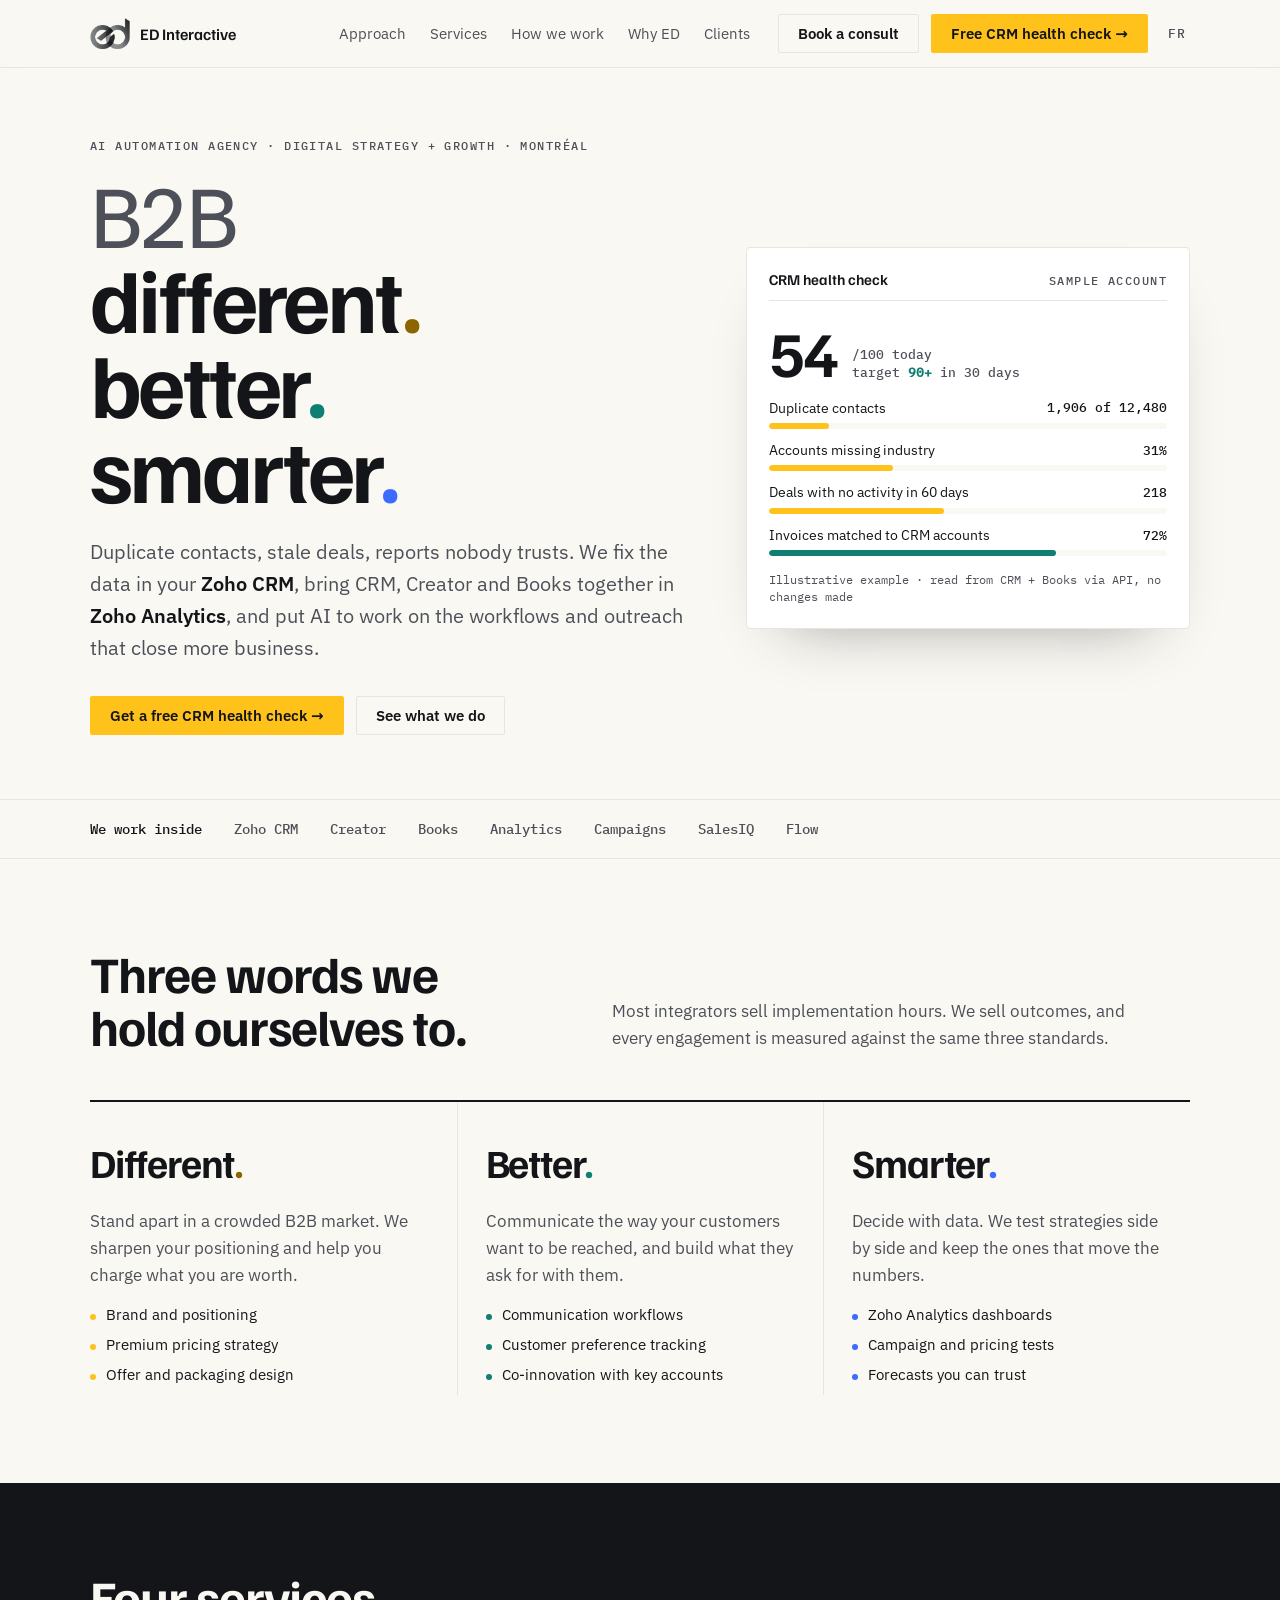
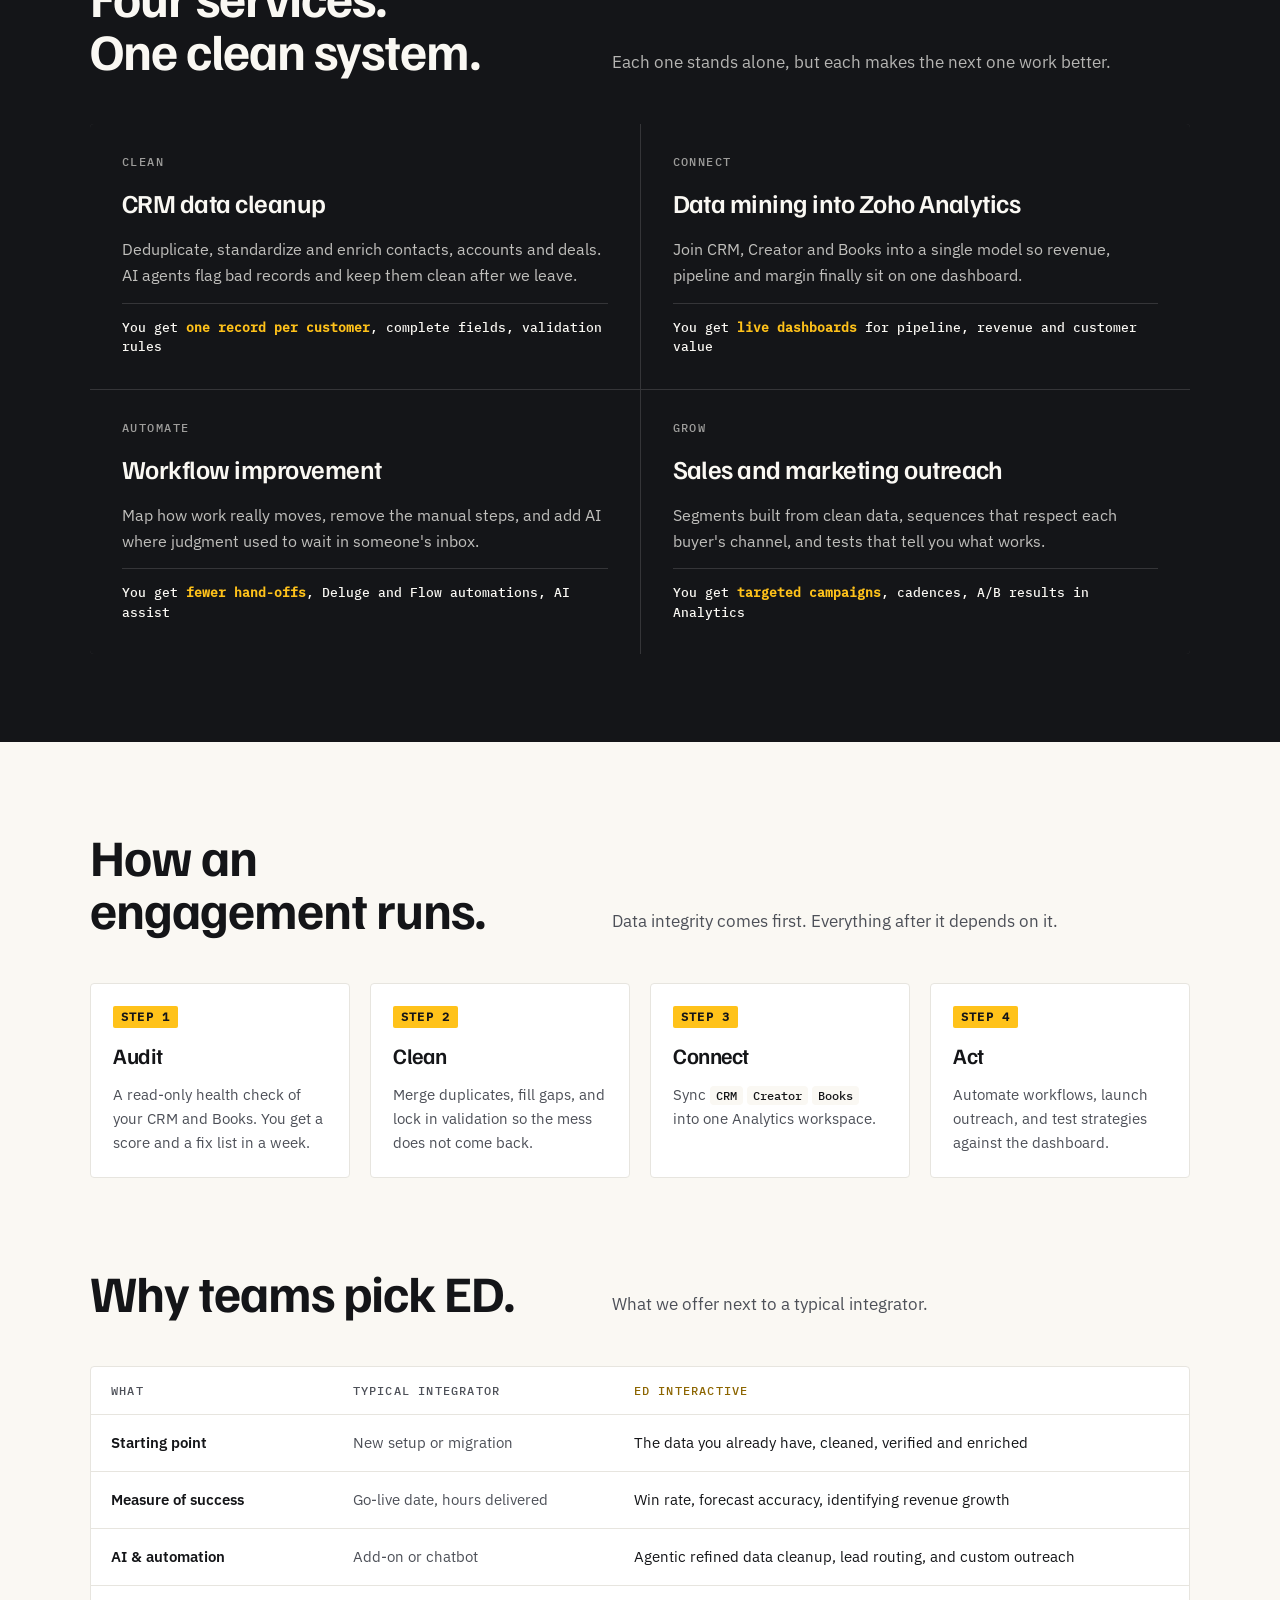
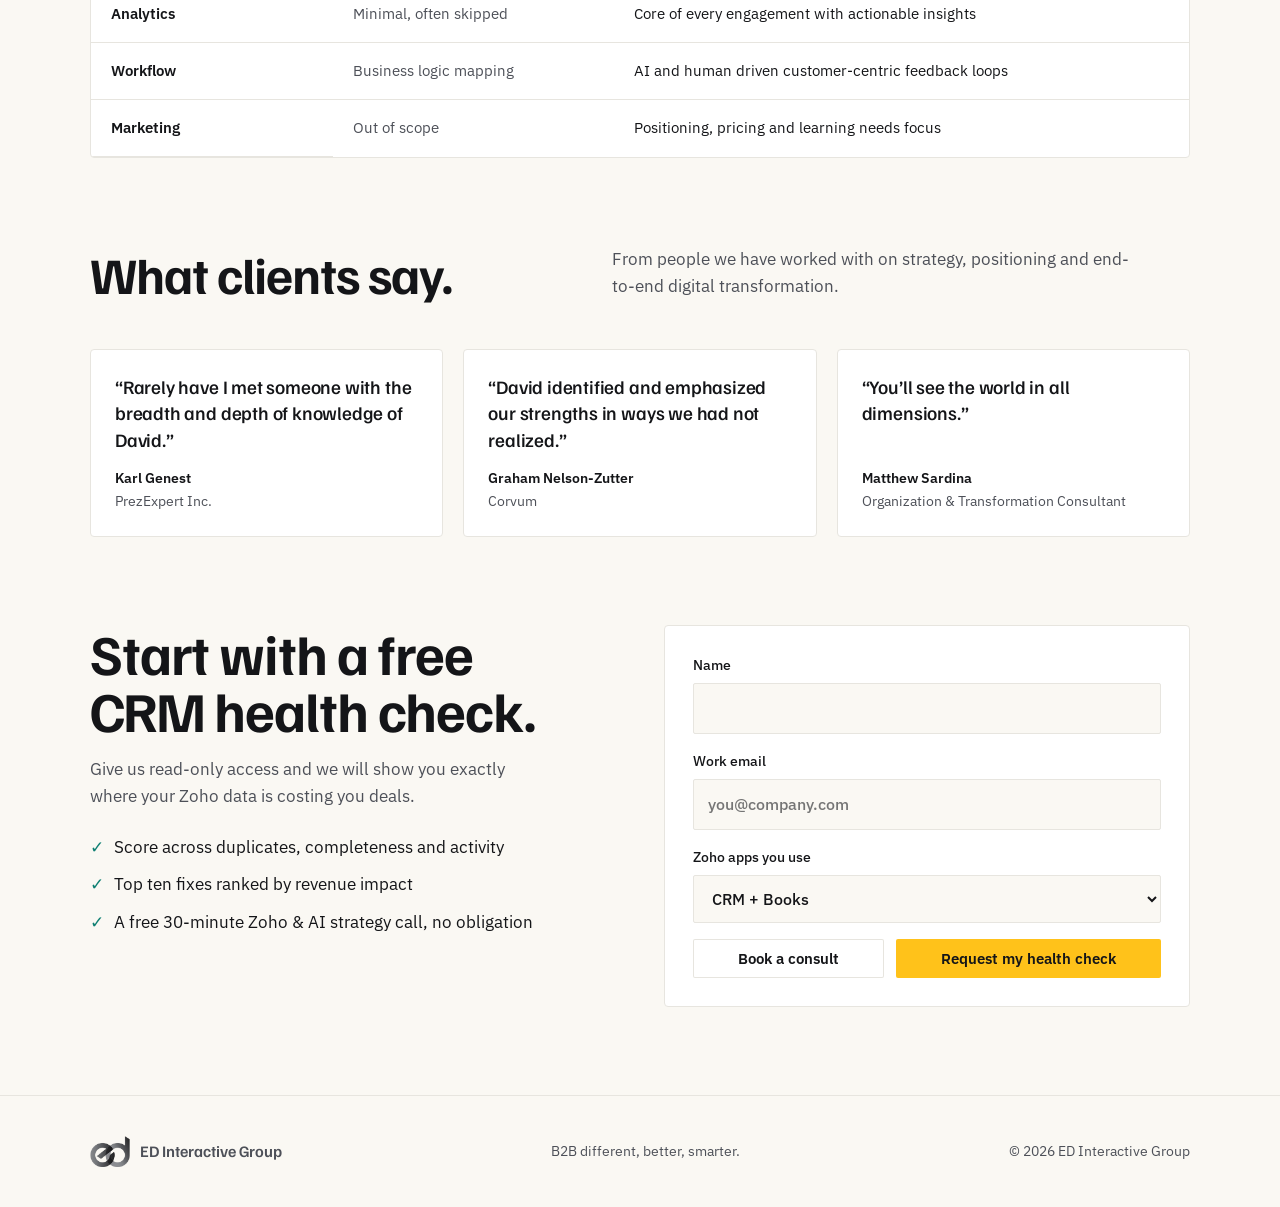
==== index.html @ bbba1d31 "Engagement steps: yellow STEP 1-4 tags; French reads ÉTAPE Yellow text on the light paper is unreada" ====
<!DOCTYPE html>
<html lang="en">
<head>
<meta charset="utf-8">
<meta name="viewport" content="width=device-width, initial-scale=1, viewport-fit=cover">
<title>ED Interactive Group | Evolving AI automation for Zoho</title>
<meta name="description" content="ED Interactive Group is an AI automation agency for Zoho. We clean CRM data, connect CRM, Creator and Books to Zoho Analytics, and automate workflows and outreach. B2B different, better, smarter.">
<link rel="canonical" href="https://edinteractive.digital/">
<link rel="alternate" hreflang="en" href="https://edinteractive.digital/">
<link rel="alternate" hreflang="fr" href="https://edinteractive.digital/fr/">
<link rel="alternate" hreflang="x-default" href="https://edinteractive.digital/">
<meta property="og:type" content="website">
<meta property="og:locale" content="en_CA">
<meta property="og:locale:alternate" content="fr_CA">
<meta property="og:title" content="ED Interactive Group | B2B different, better, smarter">
<meta property="og:description" content="ED Interactive Group is an AI automation agency for Zoho. We clean CRM data, connect CRM, Creator and Books to Zoho Analytics, and automate workflows and outreach. B2B different, better, smarter.">
<meta property="og:url" content="https://edinteractive.digital/">
<meta property="og:image" content="https://edinteractive.digital/assets/img/og.png">
<meta name="theme-color" content="#141518">
<link rel="icon" href="/favicon.ico?v=2" sizes="any">
<link rel="icon" type="image/png" sizes="32x32" href="/assets/img/favicon-32x32.png?v=2">
<link rel="apple-touch-icon" href="/assets/img/apple-touch-icon-180x180.png?v=2">
<link rel="preload" href="/assets/fonts/familjen-grotesk.woff2" as="font" type="font/woff2" crossorigin>
<link rel="preload" href="/assets/fonts/ibm-plex-sans.woff2" as="font" type="font/woff2" crossorigin>
<link rel="stylesheet" href="/assets/css/site.css?v=8">
<script type="application/ld+json">{"@context":"https://schema.org","@type":"ProfessionalService","name":"ED Interactive Group","url":"https://edinteractive.digital/","slogan":"B2B different, better, smarter","telephone":"+1-514-705-3744","areaServed":"CA","sameAs":["https://edinteractivegroup.com/"]}</script>
<script src="/assets/js/site.js?v=2" defer></script>
</head>
<body>
<header>
  <div class="wrap nav">
    <a class="brand" href="#top" aria-label="ED Interactive home"><span class="mark" role="img" aria-label="ed monogram"></span>ED Interactive</a>
    <ul>
      <li><a href="#approach">Approach</a></li>
      <li><a href="#services">Services</a></li>
      <li><a href="#process">How we work</a></li>
      <li><a href="#why">Why ED</a></li>
      <li><a href="#voices">Clients</a></li>
    </ul>
    <a class="btn btn-ghost nav-consult" href="https://bookings.edinteractive.digital/meetwithed30min" target="_blank" rel="noopener">Book a consult</a>
    <a class="btn btn-primary" href="/health-check/">Free CRM health check →</a>
    <a class="nav-lang" href="/fr/" hreflang="fr" lang="fr" title="Français">FR</a>
  </div>
</header>

<main id="top">
  <div class="wrap hero">
    <div>
      <p class="eyebrow">AI automation agency · Digital strategy + growth · Montréal</p>
      <h1 class="tagline"><span class="b2b">B2B</span><span>different<em>.</em></span><span>better<em class="b">.</em></span><span>smarter<em class="s">.</em></span></h1>
      <p class="lede">Duplicate contacts, stale deals, reports nobody trusts. We fix the data in your <strong>Zoho CRM</strong>, bring CRM, Creator and Books together in <strong>Zoho Analytics</strong>, and put AI to work on the workflows and outreach that close more business.</p>
      <div class="cta-row">
        <a class="btn btn-primary" href="/health-check/">Get a free CRM health check →</a>
        <a class="btn btn-ghost" href="#services">See what we do</a>
      </div>
    </div>

    <aside class="panel" aria-label="Sample CRM health check">
      <div class="panel-head"><b>CRM health check</b><span class="eyebrow">Sample account</span></div>
      <div class="score"><span class="num">54</span><span class="to">/100 today<br>target <b>90+</b> in 30 days</span></div>
      <div class="rows">
        <div class="row"><span>Duplicate contacts</span><span class="v">1,906 of 12,480</span><span class="bar"><i class="w15"></i></span></div>
        <div class="row"><span>Accounts missing industry</span><span class="v">31%</span><span class="bar"><i class="w31"></i></span></div>
        <div class="row"><span>Deals with no activity in 60 days</span><span class="v">218</span><span class="bar"><i class="w44"></i></span></div>
        <div class="row"><span>Invoices matched to CRM accounts</span><span class="v">72%</span><span class="bar"><i class="ok w72"></i></span></div>
      </div>
      <p class="panel-foot">Illustrative example · read from CRM + Books via API, no changes made</p>
    </aside>
  </div>

  <div class="apps"><div class="wrap">
    <span>We work inside</span><span>Zoho CRM</span><span>Creator</span><span>Books</span><span>Analytics</span><span>Campaigns</span><span>SalesIQ</span><span>Flow</span>
  </div></div>

  <section id="approach">
    <div class="wrap">
      <div class="sec-head">
        <h2>Three words we hold ourselves to.</h2>
        <p>Most integrators sell implementation hours. We sell outcomes, and every engagement is measured against the same three standards.</p>
      </div>
      <div class="pillars">
        <article class="pillar">
          <h3>Different<em>.</em></h3>
          <p>Stand apart in a crowded B2B market. We sharpen your positioning and help you charge what you are worth.</p>
          <ul><li>Brand and positioning</li><li>Premium pricing strategy</li><li>Offer and packaging design</li></ul>
        </article>
        <article class="pillar better">
          <h3>Better<em>.</em></h3>
          <p>Communicate the way your customers want to be reached, and build what they ask for with them.</p>
          <ul><li>Communication workflows</li><li>Customer preference tracking</li><li>Co-innovation with key accounts</li></ul>
        </article>
        <article class="pillar smarter">
          <h3>Smarter<em>.</em></h3>
          <p>Decide with data. We test strategies side by side and keep the ones that move the numbers.</p>
          <ul><li>Zoho Analytics dashboards</li><li>Campaign and pricing tests</li><li>Forecasts you can trust</li></ul>
        </article>
      </div>
    </div>
  </section>

  <section id="services" class="services">
    <div class="wrap">
      <div class="sec-head">
        <h2>Four services. One clean system.</h2>
        <p>Each one stands alone, but each makes the next one work better.</p>
      </div>
      <div class="svc-grid">
        <article class="svc">
          <span class="eyebrow">Clean</span>
          <h3>CRM data cleanup</h3>
          <p>Deduplicate, standardize and enrich contacts, accounts and deals. AI agents flag bad records and keep them clean after we leave.</p>
          <p class="out">You get <b>one record per customer</b>, complete fields, validation rules</p>
        </article>
        <article class="svc">
          <span class="eyebrow">Connect</span>
          <h3>Data mining into Zoho Analytics</h3>
          <p>Join CRM, Creator and Books into a single model so revenue, pipeline and margin finally sit on one dashboard.</p>
          <p class="out">You get <b>live dashboards</b> for pipeline, revenue and customer value</p>
        </article>
        <article class="svc">
          <span class="eyebrow">Automate</span>
          <h3>Workflow improvement</h3>
          <p>Map how work really moves, remove the manual steps, and add AI where judgment used to wait in someone's inbox.</p>
          <p class="out">You get <b>fewer hand-offs</b>, Deluge and Flow automations, AI assist</p>
        </article>
        <article class="svc">
          <span class="eyebrow">Grow</span>
          <h3>Sales and marketing outreach</h3>
          <p>Segments built from clean data, sequences that respect each buyer's channel, and tests that tell you what works.</p>
          <p class="out">You get <b>targeted campaigns</b>, cadences, A/B results in Analytics</p>
        </article>
      </div>
    </div>
  </section>

  <section id="process">
    <div class="wrap">
      <div class="sec-head">
        <h2>How an engagement runs.</h2>
        <p>Data integrity comes first. Everything after it depends on it.</p>
      </div>
      <div class="flow">
        <div class="step"><h3>Audit</h3><p>A read-only health check of your CRM and Books. You get a score and a fix list in a week.</p></div>
        <div class="step"><h3>Clean</h3><p>Merge duplicates, fill gaps, and lock in validation so the mess does not come back.</p></div>
        <div class="step"><h3>Connect</h3><p>Sync <code>CRM</code> <code>Creator</code> <code>Books</code> into one Analytics workspace.</p></div>
        <div class="step"><h3>Act</h3><p>Automate workflows, launch outreach, and test strategies against the dashboard.</p></div>
      </div>
    </div>
  </section>

  <section id="why" class="flush-top">
    <div class="wrap">
      <div class="sec-head">
        <h2>Why teams pick ED.</h2>
        <p>What we offer next to a typical integrator.</p>
      </div>
      <div class="compare">
        <table>
          <thead><tr><th scope="col">What</th><th scope="col">Typical integrator</th><th scope="col">ED Interactive</th></tr></thead>
          <tbody>
            <tr><th scope="row">Starting point</th><td>New setup or migration</td><td>The data you already have, cleaned, verified and enriched</td></tr>
            <tr><th scope="row">Measure of success</th><td>Go-live date, hours delivered</td><td>Win rate, forecast accuracy, identifying revenue growth</td></tr>
            <tr><th scope="row">AI &amp; automation</th><td>Add-on or chatbot</td><td>Agentic refined data cleanup, lead routing, and custom outreach</td></tr>
            <tr><th scope="row">Analytics</th><td>Minimal, often skipped</td><td>Core of every engagement with actionable insights</td></tr>
            <tr><th scope="row">Workflow</th><td>Business logic mapping</td><td>AI and human driven customer-centric feedback loops</td></tr>
            <tr><th scope="row">Marketing</th><td>Out of scope</td><td>Positioning, pricing and learning needs focus</td></tr>
          </tbody>
        </table>
      </div>
    </div>
  </section>

  <section id="voices" class="flush-top">
    <div class="wrap">
      <div class="sec-head">
        <h2>What clients say.</h2>
        <p>From people we have worked with on strategy, positioning and end-to-end digital transformation.</p>
      </div>
      <div class="voices">
        <figure class="voice"><blockquote>&ldquo;Rarely have I met someone with the breadth and depth of knowledge of David.&rdquo;</blockquote><figcaption><b>Karl Genest</b>PrezExpert Inc.</figcaption></figure>
        <figure class="voice"><blockquote>&ldquo;David identified and emphasized our strengths in ways we had not realized.&rdquo;</blockquote><figcaption><b>Graham Nelson-Zutter</b>Corvum</figcaption></figure>
        <figure class="voice"><blockquote>&ldquo;You&rsquo;ll see the world in all dimensions.&rdquo;</blockquote><figcaption><b>Matthew Sardina</b>Organization &amp; Transformation Consultant</figcaption></figure>
      </div>
    </div>
  </section>

  <section id="start" class="flush-top">
    <div class="wrap closer">
      <div>
        <h2>Start with a free CRM health check.</h2>
        <p>Give us read-only access and we will show you exactly where your Zoho data is costing you deals.</p>
        <ul class="checks">
          <li>Score across duplicates, completeness and activity</li>
          <li>Top ten fixes ranked by revenue impact</li>
          <li>A free 30-minute Zoho &amp; AI strategy call, no obligation</li>
        </ul>
      </div>
      <form id="hc-form" novalidate>
        <label>Name<input id="hc-name" type="text" name="name" autocomplete="name"></label>
        <label>Work email<input id="hc-email" name="email" type="email" autocomplete="email" placeholder="you@company.com"></label>
        <label>Zoho apps you use
          <select id="hc-apps" name="apps"><option>Not on Zoho yet</option><option>CRM only</option><option selected>CRM + Books</option><option>CRM + Creator + Books</option><option>Zoho One</option><option value="Other">Other</option></select>
        </label>
        <label id="hc-other-wrap" hidden>Ok, which one?
          <input id="hc-other" name="apps_other" type="text" placeholder="e.g. Desk, Campaigns, Inventory">
        </label>
        <div class="form-actions">
          <a class="btn btn-ghost" href="https://bookings.edinteractive.digital/meetwithed30min">Book a consult</a>
          <button class="btn btn-primary" type="submit">Request my health check</button>
        </div>
      </form>
    </div>
  </section>
</main>

<footer>
  <div class="wrap">
    <a class="brand" href="#top"><span class="mark" aria-hidden="true"></span>ED Interactive Group</a>
    <span>B2B different, better, smarter.</span>
    <span>© 2026 ED Interactive Group</span>
  </div>
</footer>
</body>
</html>
---- assets/css/site.css ----
/* Self-hosted fonts (latin subset, from Google Fonts, SIL OFL). Served from our own domain: no render-blocking third-party request. */
@font-face{font-family:"Familjen Grotesk";font-style:normal;font-weight:400 700;font-display:swap;src:url(/assets/fonts/familjen-grotesk.woff2) format("woff2");unicode-range:U+0000-00FF, U+0131, U+0152-0153, U+02BB-02BC, U+02C6, U+02DA, U+02DC, U+0304, U+0308, U+0329, U+2000-206F, U+20AC, U+2122, U+2191, U+2193, U+2212, U+2215, U+FEFF, U+FFFD}
@font-face{font-family:"IBM Plex Sans";font-style:normal;font-weight:100 700;font-display:swap;src:url(/assets/fonts/ibm-plex-sans.woff2) format("woff2");unicode-range:U+0000-00FF, U+0131, U+0152-0153, U+02BB-02BC, U+02C6, U+02DA, U+02DC, U+0304, U+0308, U+0329, U+2000-206F, U+20AC, U+2122, U+2191, U+2193, U+2212, U+2215, U+FEFF, U+FFFD}
@font-face{font-family:"IBM Plex Mono";font-style:normal;font-weight:400;font-display:swap;src:url(/assets/fonts/ibm-plex-mono-400.woff2) format("woff2");unicode-range:U+0000-00FF, U+0131, U+0152-0153, U+02BB-02BC, U+02C6, U+02DA, U+02DC, U+0304, U+0308, U+0329, U+2000-206F, U+20AC, U+2122, U+2191, U+2193, U+2212, U+2215, U+FEFF, U+FFFD}
@font-face{font-family:"IBM Plex Mono";font-style:normal;font-weight:500;font-display:swap;src:url(/assets/fonts/ibm-plex-mono-500.woff2) format("woff2");unicode-range:U+0000-00FF, U+0131, U+0152-0153, U+02BB-02BC, U+02C6, U+02DA, U+02DC, U+0304, U+0308, U+0329, U+2000-206F, U+20AC, U+2122, U+2191, U+2193, U+2212, U+2215, U+FEFF, U+FFFD}
/* Layout: ED brand v0.2 "Signal Gold" tokens (brand/tokens/brand-tokens.css). Warm paper and ink, gold as fill only (buttons, bars), Gold Deep for gold text on light; pillars Different=Gold, Better=Teal, Smarter=Sky; left-aligned editorial grid */
:root{
  --paper:#FAF8F3; --surface:#ffffff; --ink:#141518; --muted:#4D5058; --line:#E7E5DF;
  --graphite:#141518; --on-graphite:#FAF8F3;
  --gold:#FFC21A; --on-gold:#141518;
  --signal:#8C6500; --signal-soft:#FFF1C7; --signal-on-dark:#FFC21A;
  --better:#0E7F72; --smarter:#3D6BFF;
  --good:#0E7F72; --warn:#8C6500;
  --display:"Familjen Grotesk", "Helvetica Neue", Arial, sans-serif;
  --body:"IBM Plex Sans", "Segoe UI", system-ui, sans-serif;
  --mono:"IBM Plex Mono", ui-monospace, Menlo, monospace;
  --radius-s:2px; --radius-m:4px;
  --logo-filter:none;
}
@media (prefers-color-scheme: dark){:root:not([data-theme="light"]){
  --paper:#121316; --surface:#1A1C20; --ink:#FAF8F3; --muted:#9EA1A8; --line:#2A2C31;
  --graphite:#0C0D0F; --on-graphite:#FAF8F3;
  --signal:#FFC21A; --signal-soft:#3A3010; --signal-on-dark:#FFC21A;
  --better:#3CC9B4; --smarter:#8FA9FF; --good:#3CC9B4; --warn:#FFC21A;
  --logo-filter:invert(1) brightness(1.15); color-scheme:dark }}
:root[data-theme="dark"]{
  --paper:#121316; --surface:#1A1C20; --ink:#FAF8F3; --muted:#9EA1A8; --line:#2A2C31;
  --graphite:#0C0D0F; --on-graphite:#FAF8F3;
  --signal:#FFC21A; --signal-soft:#3A3010; --signal-on-dark:#FFC21A;
  --better:#3CC9B4; --smarter:#8FA9FF; --good:#3CC9B4; --warn:#FFC21A;
  --logo-filter:invert(1) brightness(1.15); color-scheme:dark }

*{box-sizing:border-box}
body{background:var(--paper);color:var(--ink);font:400 17px/1.6 var(--body);margin:0}
.wrap{max-width:1180px;margin-inline:auto;padding-inline:clamp(16px,4vw,40px)}
h1,h2,h3{font-family:var(--display);text-wrap:balance;margin:0;letter-spacing:-.02em}
p{margin:0}
a{color:inherit}
a:focus-visible,button:focus-visible,input:focus-visible,select:focus-visible{outline:2px solid var(--signal);outline-offset:3px}
.eyebrow{font:500 12px/1 var(--mono);letter-spacing:.12em;text-transform:uppercase;color:var(--muted)}

/* nav */
header{position:sticky;top:env(safe-area-inset-top,0px);z-index:5;background:color-mix(in srgb,var(--paper) 88%,transparent);backdrop-filter:blur(10px);border-bottom:1px solid var(--line)}
.nav{display:flex;align-items:center;gap:28px;padding-block:14px}
.brand{display:flex;align-items:center;gap:10px;text-decoration:none;font:600 16px/1 var(--display)}
.mark{width:40px;height:31px;background:url("/assets/img/ed-logo.png") -9.6px -14px/59.3px no-repeat;filter:var(--logo-filter)}
.nav ul{display:flex;gap:24px;list-style:none;margin:0 0 0 auto;padding:0;font-size:15px;color:var(--muted)}
.nav ul a{text-decoration:none;white-space:nowrap}.nav ul a:hover{color:var(--ink)}
.btn{display:inline-flex;align-items:center;gap:8px;border:0;border-radius:var(--radius-s);padding:12px 20px;font:600 15px/1 var(--body);text-decoration:none;cursor:pointer;transition:transform .15s}
.btn:hover{transform:translateY(-1px)}
.btn-primary{background:var(--gold);color:var(--on-gold)}
.btn-ghost{background:transparent;color:var(--ink);box-shadow:inset 0 0 0 1px var(--line)}
.nav .nav-consult{margin-right:-16px}
@media (max-width:1060px){.nav ul{display:none}.nav .btn{margin-left:auto}.nav .btn+.btn{margin-left:0}}
@media (max-width:600px){.nav .nav-consult{display:none}.nav .nav-consult+.btn{margin-left:auto}}
.nav .btn{white-space:nowrap}
@media (max-width:420px){.nav .brand{font-size:0;gap:0}}
/* Language switch (EN / FR), last item in the header. */
.nav-lang{font:500 13px/1 var(--mono);letter-spacing:.08em;color:var(--muted);text-decoration:none;padding:10px 4px;margin-left:-12px}
.nav-lang:hover{color:var(--ink)}
@media (min-width:1061px){.nav .brand{white-space:nowrap;flex-shrink:0}}
@media (max-width:360px){.nav{gap:10px}.nav .btn{padding:12px 14px}}
@media (max-width:480px){.nav{gap:16px}.nav-lang{margin-left:-6px}}
/* French labels run longer: drop the section links a little earlier. */
@media (max-width:1180px){:lang(fr) .nav ul{display:none}:lang(fr) .nav .btn{margin-left:auto}:lang(fr) .nav .btn+.btn{margin-left:0}}

/* hero */
.hero{display:grid;grid-template-columns:1.15fr .85fr;gap:56px;align-items:center;padding-block:72px 64px}
.hero > *{min-width:0}
.tagline{font-family:var(--display);font-weight:700;font-size:clamp(44px,7vw,92px);line-height:.95;letter-spacing:-.04em;margin-top:18px}
.tagline span{display:block}
.tagline .b2b{font-weight:400;color:var(--muted)}
.tagline em{font-style:normal;color:var(--signal)}
.tagline em.b{color:var(--better)}.tagline em.s{color:var(--smarter)}
.lede{font-size:clamp(18px,1.6vw,20px);color:var(--muted);max-width:56ch;margin-top:26px}
.lede strong{color:var(--ink);font-weight:600}
.cta-row{display:flex;flex-wrap:wrap;gap:12px;margin-top:32px}

.panel{background:var(--surface);border:1px solid var(--line);border-radius:var(--radius-m);padding:22px;box-shadow:0 30px 60px -40px rgba(20,22,26,.45)}
.panel-head{display:flex;justify-content:space-between;align-items:baseline;gap:12px;border-bottom:1px solid var(--line);padding-bottom:12px}
.panel-head b{font:600 15px/1.2 var(--display)}
.score{display:flex;align-items:flex-end;gap:16px;margin-block:18px 14px}
.score .num{font:700 64px/1 var(--display);letter-spacing:-.04em;font-variant-numeric:tabular-nums}
.score .to{font:500 13px/1.4 var(--mono);color:var(--muted)}
.score .to b{color:var(--good)}
.rows{display:grid;gap:10px;font-size:14px}
.row{display:grid;grid-template-columns:1fr auto;gap:4px 12px;align-items:center}
.row .v{font:500 13px var(--mono);font-variant-numeric:tabular-nums}
.bar{grid-column:1/-1;height:6px;background:var(--paper);border-radius:3px;overflow:hidden}
.bar i{display:block;height:100%;background:var(--gold);border-radius:3px;animation:grow 1.2s ease-out both}
.bar i.ok{background:var(--good)}
@keyframes grow{from{width:0}}
.panel-foot{margin-top:16px;font:400 12px/1.4 var(--mono);color:var(--muted)}

/* app strip */
.apps{border-block:1px solid var(--line)}
.apps .wrap{display:flex;flex-wrap:wrap;gap:12px 32px;align-items:center;padding-block:20px;font:500 14px var(--mono);color:var(--muted)}
.apps .wrap span:first-child{color:var(--ink)}

/* pillars */
section{padding-block:88px}
.sec-head{display:grid;grid-template-columns:1fr 1.2fr;gap:40px;align-items:end;margin-bottom:48px}
.sec-head h2{font-size:clamp(32px,4vw,52px);line-height:1.02}
.sec-head p{color:var(--muted);max-width:52ch}
.pillars{display:grid;grid-template-columns:repeat(3,1fr);border-top:2px solid var(--ink)}
.pillar{padding:28px 28px 8px 0;display:grid;gap:14px;align-content:start}
.pillar + .pillar{padding-left:28px;border-left:1px solid var(--line)}
.pillar h3{font-size:40px;font-weight:700;letter-spacing:-.03em}
.pillar h3 em{font-style:normal;color:var(--signal)}
.pillar p{color:var(--muted)}
.pillar.better h3 em,.pillar.better li::before{color:var(--better);background-color:var(--better)}
.pillar.smarter h3 em,.pillar.smarter li::before{color:var(--smarter);background-color:var(--smarter)}
.pillar h3 em{background:none!important}
.pillar ul{list-style:none;margin:0;padding:0;display:grid;gap:6px;font-size:15px}
.pillar li::before{content:"";display:inline-block;width:6px;height:6px;border-radius:50%;background:var(--gold);margin-right:10px;vertical-align:middle}

/* services */
.services{background:var(--graphite);color:var(--on-graphite)}
.services .sec-head p{color:color-mix(in srgb,var(--on-graphite) 70%,transparent)}
.svc-grid{display:grid;grid-template-columns:repeat(2,1fr);gap:1px;background:color-mix(in srgb,var(--on-graphite) 14%,transparent);border-radius:var(--radius-m);overflow:hidden}
.svc{background:var(--graphite);padding:32px;display:grid;gap:14px;align-content:start}
.svc .eyebrow{color:color-mix(in srgb,var(--on-graphite) 60%,transparent)}
.svc h3{font-size:26px;font-weight:600}
.svc p{color:color-mix(in srgb,var(--on-graphite) 75%,transparent);font-size:16px}
.svc .out{font:500 13px/1.5 var(--mono);color:var(--on-graphite);border-top:1px solid color-mix(in srgb,var(--on-graphite) 14%,transparent);padding-top:14px}
.svc .out b{color:var(--signal-on-dark)}

/* pipeline */
.flow{display:grid;grid-template-columns:repeat(4,1fr);gap:20px;counter-reset:s}
.step{background:var(--surface);border:1px solid var(--line);border-radius:var(--radius-m);padding:22px;display:grid;gap:10px;align-content:start;position:relative}
/* Step labels: yellow tag with ink text (yellow text alone is unreadable on the light paper). */
.step::before{counter-increment:s;content:"Step " counter(s);justify-self:start;font:600 12px/1 var(--mono);letter-spacing:.1em;text-transform:uppercase;background:var(--gold);color:var(--on-gold);padding:5px 8px;border-radius:var(--radius-s)}
:lang(fr) .step::before{content:"Étape " counter(s)}
.step h3{font-size:22px;font-weight:600}
.step p{color:var(--muted);font-size:15px}
.step code{font:500 12px var(--mono);color:var(--ink);background:var(--paper);border-radius:4px;padding:2px 6px}

/* compare */
.compare{overflow-x:auto;border:1px solid var(--line);border-radius:var(--radius-m);background:var(--surface)}
table{border-collapse:collapse;width:100%;min-width:620px;font-size:15px}
th,td{text-align:left;padding:16px 20px;border-bottom:1px solid var(--line);vertical-align:top}
tr:last-child td{border-bottom:0}
thead th{font:500 12px var(--mono);letter-spacing:.1em;text-transform:uppercase;color:var(--muted)}
thead th:last-child{color:var(--signal)}
tbody th{font-weight:600;width:22%;font-family:var(--body);font-size:15px;letter-spacing:0;text-transform:none;color:var(--ink)}
td:nth-child(2){color:var(--muted)}

/* cta */
.closer{display:grid;grid-template-columns:1fr 1fr;gap:48px;align-items:start}
.closer > *{min-width:0}
.closer h2{font-size:clamp(34px,4.4vw,58px);line-height:1}
.closer p{color:var(--muted);margin-top:18px;max-width:46ch}
.checks{list-style:none;padding:0;margin:24px 0 0;display:grid;gap:10px}
.checks li{display:flex;gap:10px}.checks li::before{content:"✓";color:var(--good);font-weight:700}
form{background:var(--surface);border:1px solid var(--line);border-radius:var(--radius-m);padding:28px;display:grid;gap:16px}
label{display:grid;gap:6px;font-size:14px;font-weight:500}
[hidden]{display:none!important}
input,select{font:inherit;font-size:16px;padding:12px 14px;border:1px solid var(--line);border-radius:var(--radius-s);background:var(--paper);color:var(--ink);width:100%}
.form-msg{font:500 13px var(--mono);color:var(--good)}
.form-actions{display:flex;flex-wrap:wrap;gap:12px}.form-actions .btn{flex:1 1 auto;justify-content:center}

footer{border-top:1px solid var(--line);padding-block:40px;color:var(--muted);font-size:14px}
footer .wrap{display:flex;flex-wrap:wrap;gap:16px 40px;justify-content:space-between;align-items:center}

@media (max-width:900px){
  .hero,.sec-head,.closer{grid-template-columns:1fr}
  .hero{gap:40px;padding-block:48px}
  .pillars{grid-template-columns:1fr}
  .pillar,.pillar + .pillar{padding:24px 0;border-left:0;border-bottom:1px solid var(--line)}
  .flow{grid-template-columns:1fr 1fr}
  .svc-grid{grid-template-columns:1fr}
  section{padding-block:64px}
}
@media (max-width:520px){.flow{grid-template-columns:1fr}.svc{padding:24px}}
@media (prefers-reduced-motion:reduce){.bar i{animation:none}.btn{transition:none}}

.w15{width:15%}.w31{width:31%}.w44{width:44%}.w72{width:72%}
.flush-top{padding-top:0}
.voices{display:grid;grid-template-columns:repeat(3,1fr);gap:20px}
.voice{background:var(--surface);border:1px solid var(--line);border-radius:var(--radius-m);padding:24px;display:grid;gap:14px;align-content:space-between;margin:0}
.voice blockquote{margin:0;font:500 19px/1.4 var(--display);letter-spacing:-.01em}
.voice figcaption{font-size:14px;color:var(--muted)}
.voice figcaption b{display:block;color:var(--ink);font-weight:600}
.team{display:flex;flex-wrap:wrap;gap:12px 40px;margin-top:40px;padding-top:24px;border-top:1px solid var(--line);font-size:15px}
.team b{display:block;font:600 17px/1.3 var(--display)}
.team span{color:var(--muted)}
@media (max-width:900px){.voices{grid-template-columns:1fr}}
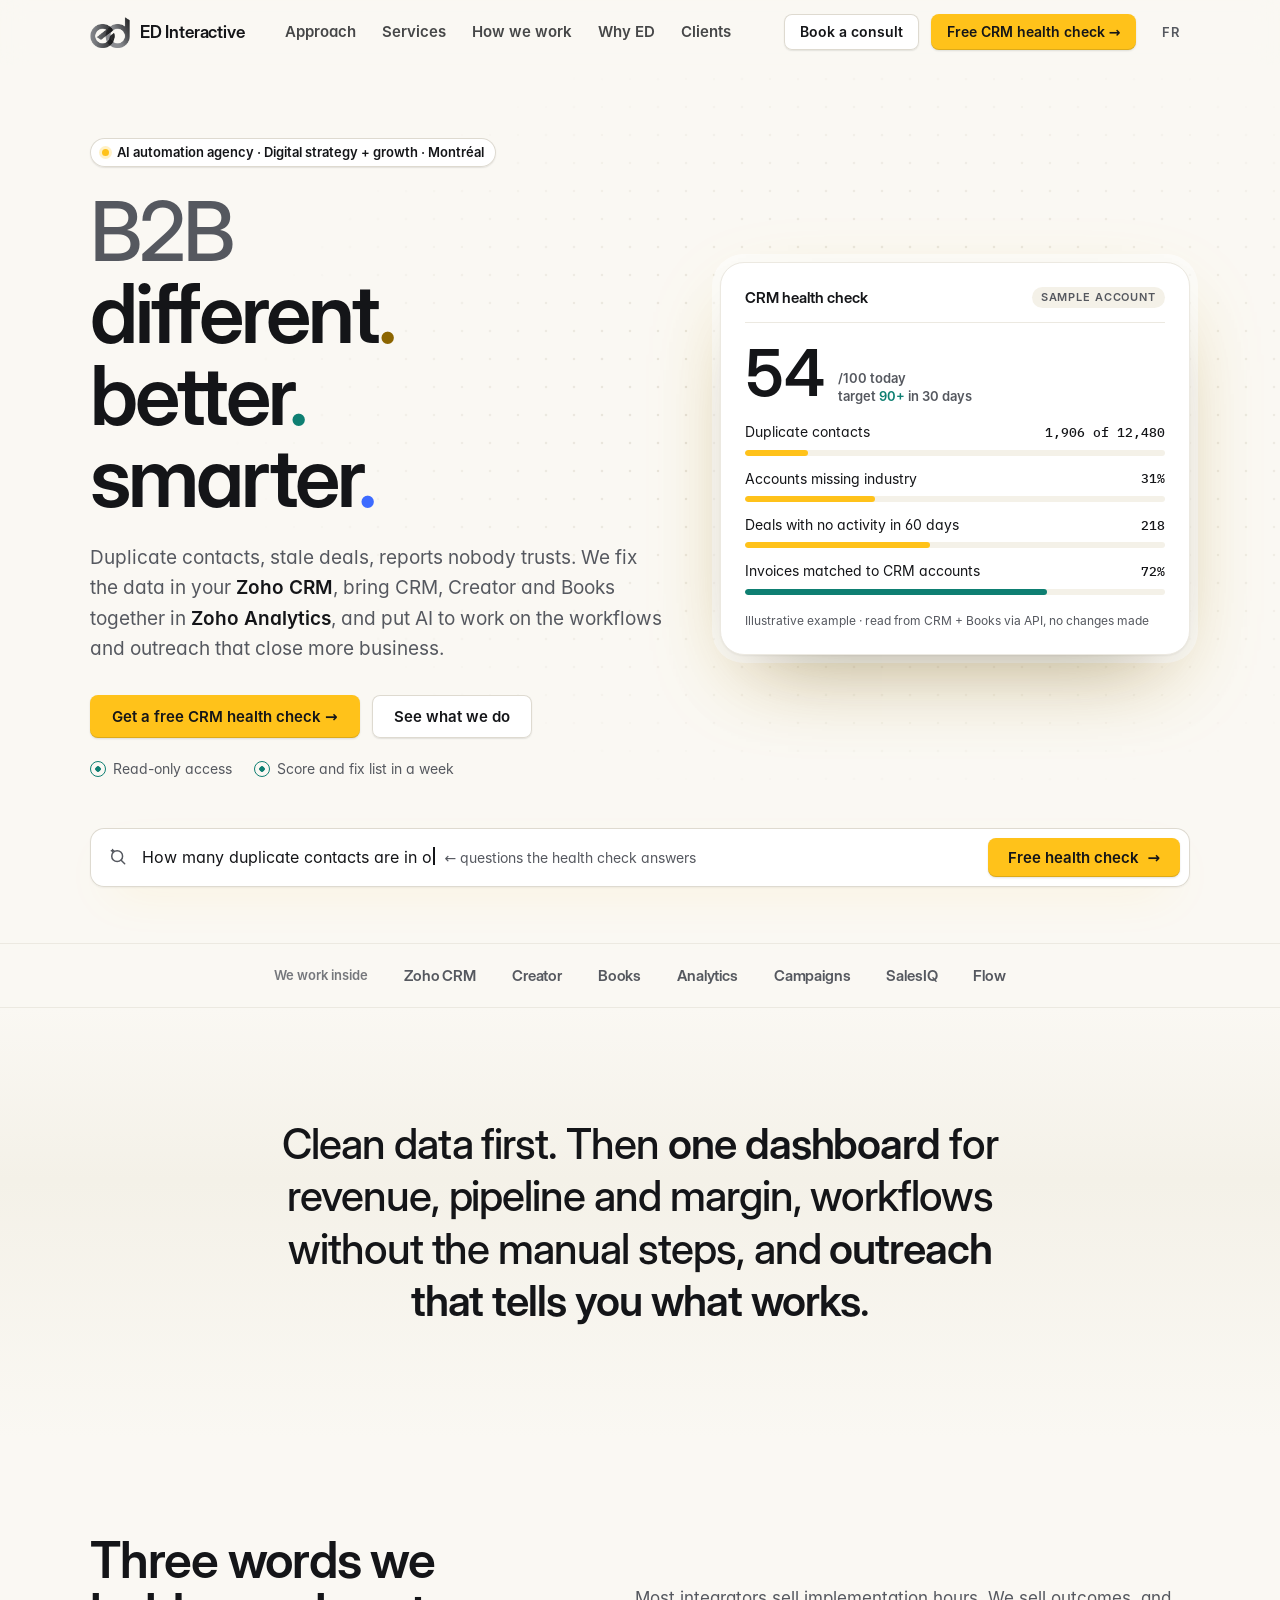
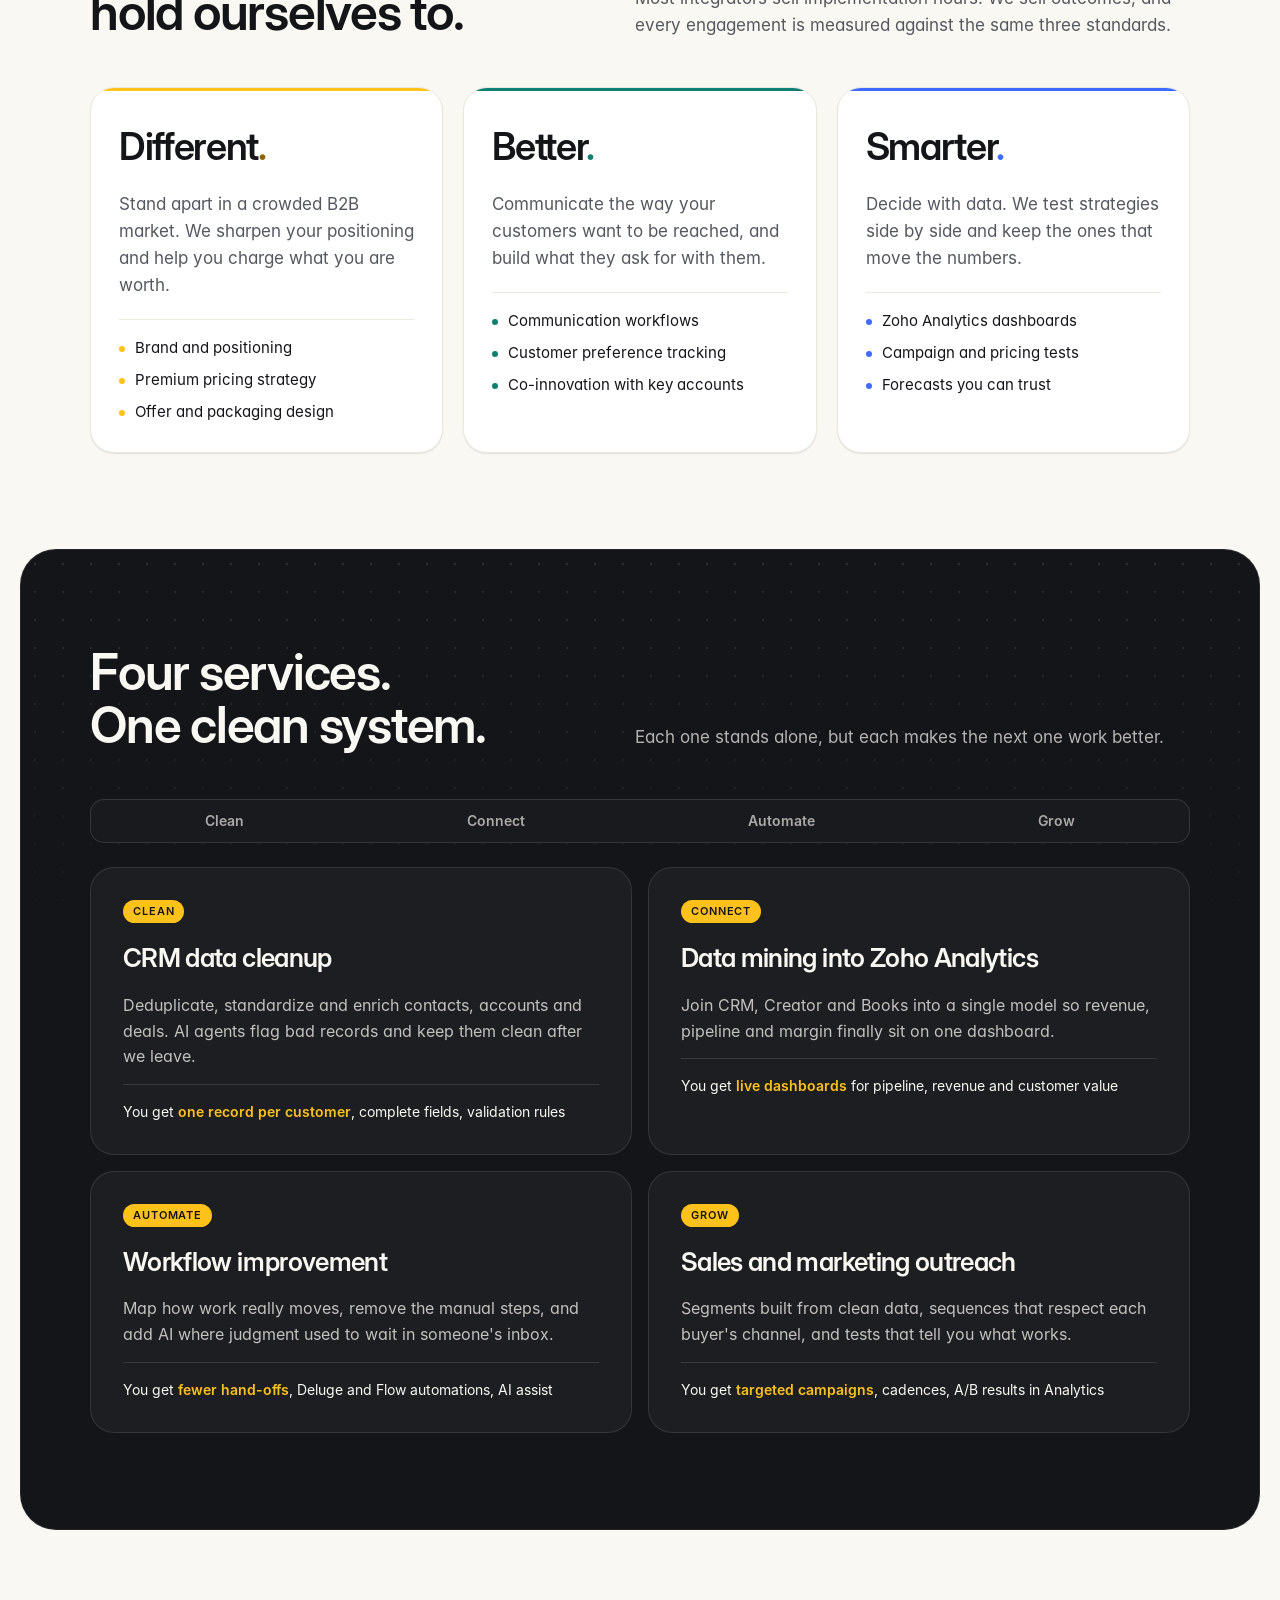
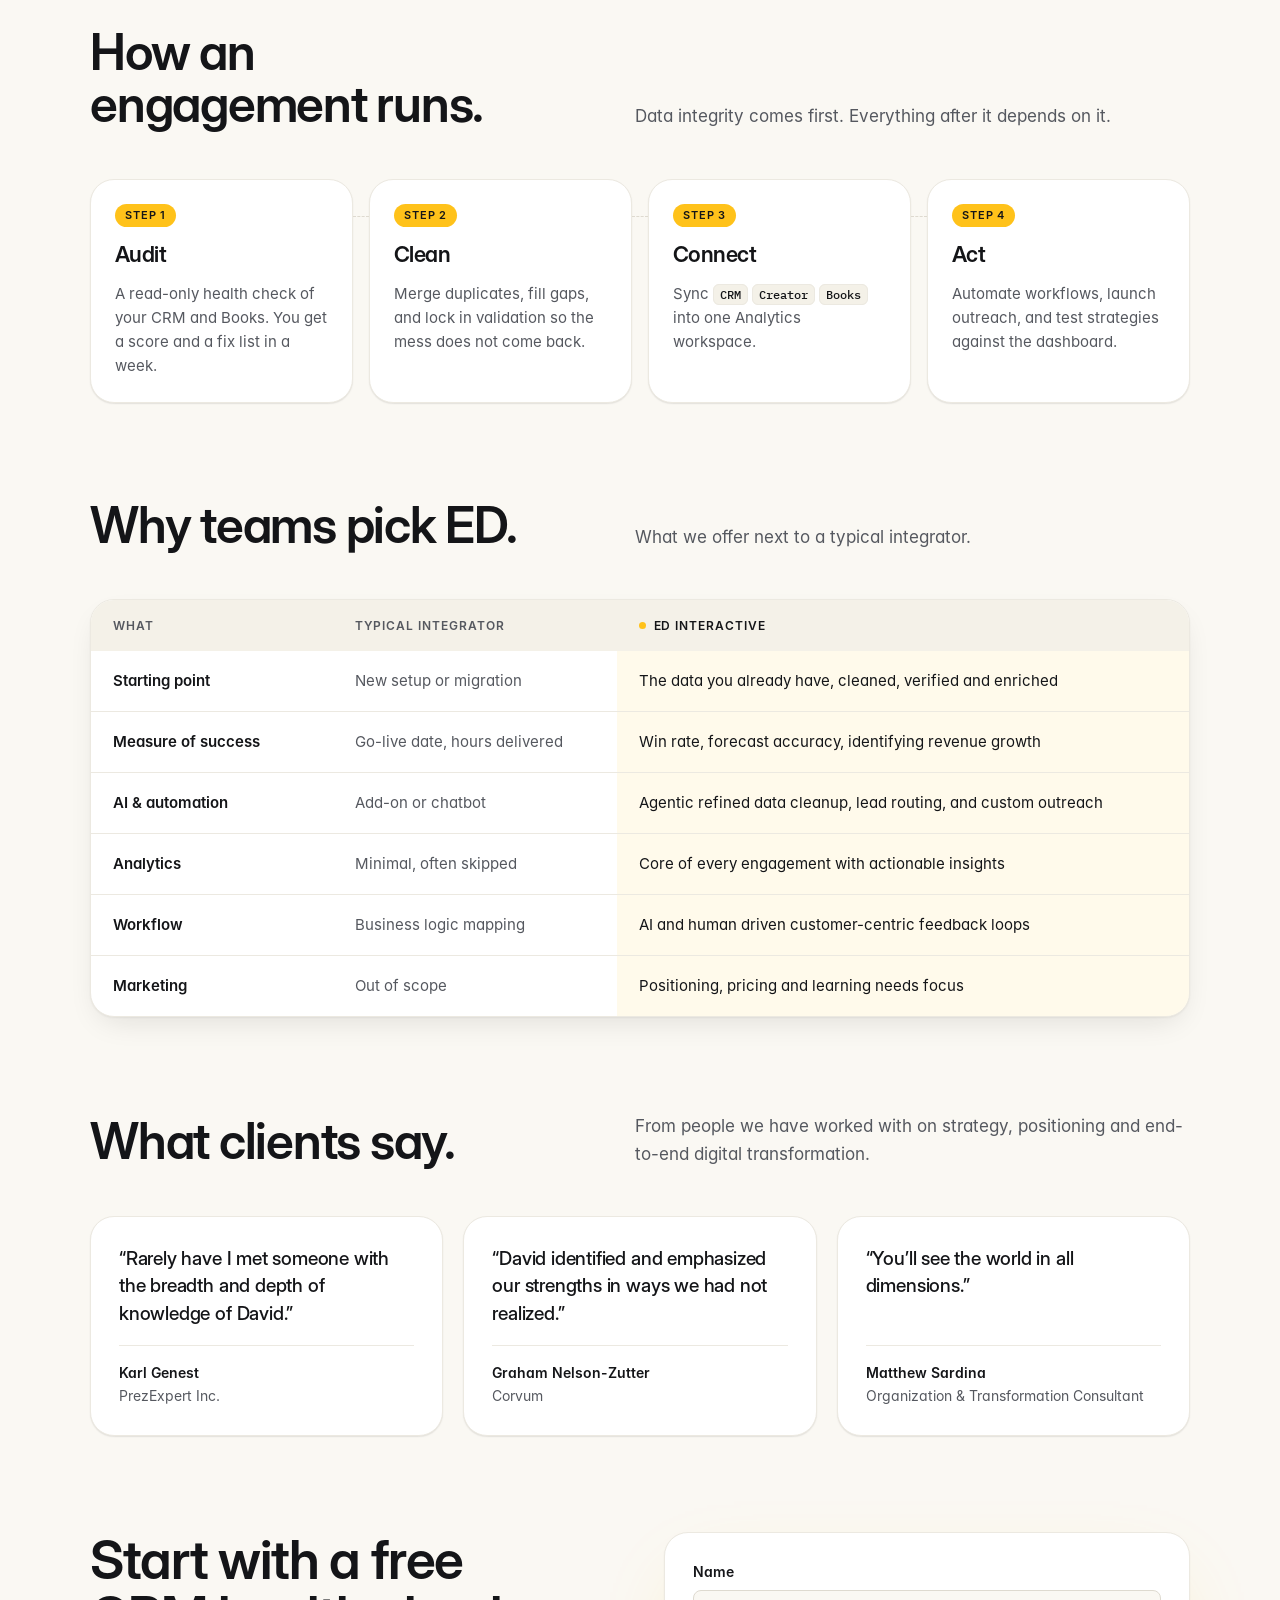
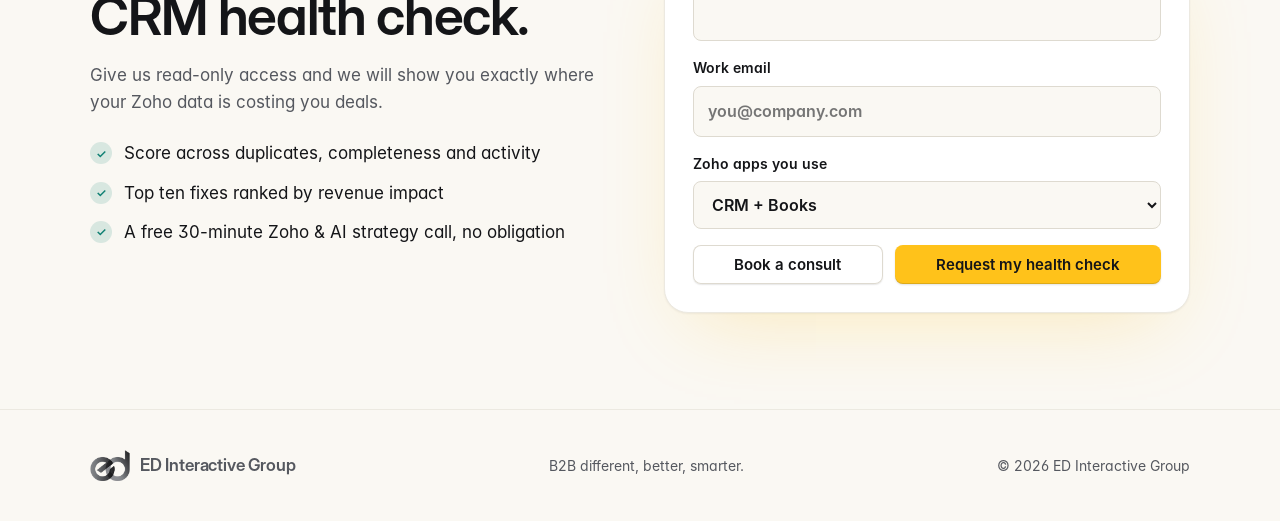
==== commit d2f762d4: "Restyle: homepage (hero band, prompt bar, statement, services tabs) and 404" ====
--- a/index.html
+++ b/index.html
@@ -20,11 +20,12 @@
 <link rel="icon" href="/favicon.ico?v=2" sizes="any">
 <link rel="icon" type="image/png" sizes="32x32" href="/assets/img/favicon-32x32.png?v=2">
 <link rel="apple-touch-icon" href="/assets/img/apple-touch-icon-180x180.png?v=2">
-<link rel="preload" href="/assets/fonts/familjen-grotesk.woff2" as="font" type="font/woff2" crossorigin>
-<link rel="preload" href="/assets/fonts/ibm-plex-sans.woff2" as="font" type="font/woff2" crossorigin>
-<link rel="stylesheet" href="/assets/css/site.css?v=8">
+<link rel="preload" href="/assets/fonts/inter-display-600.woff" as="font" type="font/woff" crossorigin>
+<link rel="preload" href="/assets/fonts/inter-400.woff" as="font" type="font/woff" crossorigin>
+<link rel="stylesheet" href="/assets/css/site.css?v=9">
 <script type="application/ld+json">{"@context":"https://schema.org","@type":"ProfessionalService","name":"ED Interactive Group","url":"https://edinteractive.digital/","slogan":"B2B different, better, smarter","telephone":"+1-514-705-3744","areaServed":"CA","sameAs":["https://edinteractivegroup.com/"]}</script>
 <script src="/assets/js/site.js?v=2" defer></script>
+<script src="/assets/js/fx.js?v=1" defer></script>
 </head>
 <body>
 <header>
@@ -44,15 +45,17 @@
 </header>
 
 <main id="top">
+  <div class="hero-band">
   <div class="wrap hero">
     <div>
-      <p class="eyebrow">AI automation agency · Digital strategy + growth · Montréal</p>
+      <p class="eyebrow pill">AI automation agency · Digital strategy + growth · Montréal</p>
       <h1 class="tagline"><span class="b2b">B2B</span><span>different<em>.</em></span><span>better<em class="b">.</em></span><span>smarter<em class="s">.</em></span></h1>
       <p class="lede">Duplicate contacts, stale deals, reports nobody trusts. We fix the data in your <strong>Zoho CRM</strong>, bring CRM, Creator and Books together in <strong>Zoho Analytics</strong>, and put AI to work on the workflows and outreach that close more business.</p>
       <div class="cta-row">
         <a class="btn btn-primary" href="/health-check/">Get a free CRM health check →</a>
         <a class="btn btn-ghost" href="#services">See what we do</a>
       </div>
+      <ul class="trust"><li>Read-only access</li><li>Score and fix list in a week</li></ul>
     </div>
 
     <aside class="panel" aria-label="Sample CRM health check">
@@ -67,10 +70,16 @@
       <p class="panel-foot">Illustrative example · read from CRM + Books via API, no changes made</p>
     </aside>
   </div>
+  <div class="wrap prompt-wrap">
+    <a class="prompt" href="/health-check/" aria-label="Start a free CRM health check"><svg width="20" height="20" viewBox="0 0 24 24" fill="none" stroke="currentColor" stroke-width="1.8" stroke-linecap="round" stroke-linejoin="round" aria-hidden="true"><circle cx="11" cy="11" r="6.5"/><path d="m20 20-4.2-4.2"/><path d="M4 4.5h3M5.5 3v3"/></svg><span class="prompt-text" aria-hidden="true"><span class="typed" data-phrases="How many duplicate contacts are in our CRM?|Which deals have gone quiet for 60 days?|Do our Books invoices match our CRM accounts?|Where is our Zoho data costing us deals?"></span><span class="caret"></span><span class="hint">← questions the health check answers</span></span><span class="btn btn-primary">Free health check<span class="long"> →</span></span></a>
+  </div>
+  </div>
 
   <div class="apps"><div class="wrap">
     <span>We work inside</span><span>Zoho CRM</span><span>Creator</span><span>Books</span><span>Analytics</span><span>Campaigns</span><span>SalesIQ</span><span>Flow</span>
   </div></div>
+
+  <div class="statement"><div class="wrap"><p>Clean data first. Then <b>one dashboard</b> for revenue, pipeline and margin, workflows without the manual steps, and <b>outreach that tells you what works</b>.</p></div></div>
 
   <section id="approach">
     <div class="wrap">
@@ -104,26 +113,27 @@
         <h2>Four services. One clean system.</h2>
         <p>Each one stands alone, but each makes the next one work better.</p>
       </div>
+      <nav class="svc-tabs" aria-label="Services"><a href="#svc-clean">Clean</a><a href="#svc-connect">Connect</a><a href="#svc-automate">Automate</a><a href="#svc-grow">Grow</a></nav>
       <div class="svc-grid">
-        <article class="svc">
+        <article class="svc" id="svc-clean">
           <span class="eyebrow">Clean</span>
           <h3>CRM data cleanup</h3>
           <p>Deduplicate, standardize and enrich contacts, accounts and deals. AI agents flag bad records and keep them clean after we leave.</p>
           <p class="out">You get <b>one record per customer</b>, complete fields, validation rules</p>
         </article>
-        <article class="svc">
+        <article class="svc" id="svc-connect">
           <span class="eyebrow">Connect</span>
           <h3>Data mining into Zoho Analytics</h3>
           <p>Join CRM, Creator and Books into a single model so revenue, pipeline and margin finally sit on one dashboard.</p>
           <p class="out">You get <b>live dashboards</b> for pipeline, revenue and customer value</p>
         </article>
-        <article class="svc">
+        <article class="svc" id="svc-automate">
           <span class="eyebrow">Automate</span>
           <h3>Workflow improvement</h3>
           <p>Map how work really moves, remove the manual steps, and add AI where judgment used to wait in someone's inbox.</p>
           <p class="out">You get <b>fewer hand-offs</b>, Deluge and Flow automations, AI assist</p>
         </article>
-        <article class="svc">
+        <article class="svc" id="svc-grow">
           <span class="eyebrow">Grow</span>
           <h3>Sales and marketing outreach</h3>
           <p>Segments built from clean data, sequences that respect each buyer's channel, and tests that tell you what works.</p>
--- a/assets/css/site.css
+++ b/assets/css/site.css
@@ -1,185 +1,265 @@
-/* Self-hosted fonts (latin subset, from Google Fonts, SIL OFL). Served from our own domain: no render-blocking third-party request. */
-@font-face{font-family:"Familjen Grotesk";font-style:normal;font-weight:400 700;font-display:swap;src:url(/assets/fonts/familjen-grotesk.woff2) format("woff2");unicode-range:U+0000-00FF, U+0131, U+0152-0153, U+02BB-02BC, U+02C6, U+02DA, U+02DC, U+0304, U+0308, U+0329, U+2000-206F, U+20AC, U+2122, U+2191, U+2193, U+2212, U+2215, U+FEFF, U+FFFD}
-@font-face{font-family:"IBM Plex Sans";font-style:normal;font-weight:100 700;font-display:swap;src:url(/assets/fonts/ibm-plex-sans.woff2) format("woff2");unicode-range:U+0000-00FF, U+0131, U+0152-0153, U+02BB-02BC, U+02C6, U+02DA, U+02DC, U+0304, U+0308, U+0329, U+2000-206F, U+20AC, U+2122, U+2191, U+2193, U+2212, U+2215, U+FEFF, U+FFFD}
+/* Self-hosted fonts (latin subset, SIL OFL). Inter for body, Inter Display for headings; Plex Mono kept for figures. */
+@font-face{font-family:"Inter";font-style:normal;font-weight:400;font-display:swap;src:url(/assets/fonts/inter-400.woff) format("woff")}
+@font-face{font-family:"Inter";font-style:normal;font-weight:500 700;font-display:swap;src:url(/assets/fonts/inter-600.woff) format("woff")}
+@font-face{font-family:"Inter Display";font-style:normal;font-weight:400 500;font-display:swap;src:url(/assets/fonts/inter-display-500.woff) format("woff")}
+@font-face{font-family:"Inter Display";font-style:normal;font-weight:600 800;font-display:swap;src:url(/assets/fonts/inter-display-600.woff) format("woff")}
 @font-face{font-family:"IBM Plex Mono";font-style:normal;font-weight:400;font-display:swap;src:url(/assets/fonts/ibm-plex-mono-400.woff2) format("woff2");unicode-range:U+0000-00FF, U+0131, U+0152-0153, U+02BB-02BC, U+02C6, U+02DA, U+02DC, U+0304, U+0308, U+0329, U+2000-206F, U+20AC, U+2122, U+2191, U+2193, U+2212, U+2215, U+FEFF, U+FFFD}
 @font-face{font-family:"IBM Plex Mono";font-style:normal;font-weight:500;font-display:swap;src:url(/assets/fonts/ibm-plex-mono-500.woff2) format("woff2");unicode-range:U+0000-00FF, U+0131, U+0152-0153, U+02BB-02BC, U+02C6, U+02DA, U+02DC, U+0304, U+0308, U+0329, U+2000-206F, U+20AC, U+2122, U+2191, U+2193, U+2212, U+2215, U+FEFF, U+FFFD}
-/* Layout: ED brand v0.2 "Signal Gold" tokens (brand/tokens/brand-tokens.css). Warm paper and ink, gold as fill only (buttons, bars), Gold Deep for gold text on light; pillars Different=Gold, Better=Teal, Smarter=Sky; left-aligned editorial grid */
+/* ED brand v0.2 "Signal Gold" palette, soft-product layout: warm paper, rounded cards, soft shadows and gold glows,
+   dot-grid bands. Gold is fill only (buttons, bars, tags); Gold Deep for gold text on light. Pillars: Different=Gold, Better=Teal, Smarter=Sky. */
 :root{
-  --paper:#FAF8F3; --surface:#ffffff; --ink:#141518; --muted:#4D5058; --line:#E7E5DF;
+  --paper:#FAF8F3; --paper-2:#F4F1E8; --surface:#ffffff; --ink:#141518; --muted:#55585F; --line:#ECE9E1; --line-strong:#DEDAD0;
   --graphite:#141518; --on-graphite:#FAF8F3;
-  --gold:#FFC21A; --on-gold:#141518;
+  --gold:#FFC21A; --gold-hover:#FFCB3D; --on-gold:#141518;
   --signal:#8C6500; --signal-soft:#FFF1C7; --signal-on-dark:#FFC21A;
   --better:#0E7F72; --smarter:#3D6BFF;
   --good:#0E7F72; --warn:#8C6500;
-  --display:"Familjen Grotesk", "Helvetica Neue", Arial, sans-serif;
-  --body:"IBM Plex Sans", "Segoe UI", system-ui, sans-serif;
+  --dot:#E4E0D6; --glow:rgba(255,194,26,.28);
+  --shadow-s:0 1px 2px rgba(20,21,24,.06),0 1px 1px rgba(20,21,24,.04);
+  --shadow-m:0 1px 2px rgba(20,21,24,.05),0 12px 32px -12px rgba(20,21,24,.14);
+  --display:"Inter Display", "Inter", "Helvetica Neue", Arial, sans-serif;
+  --body:"Inter", "Segoe UI", system-ui, sans-serif;
   --mono:"IBM Plex Mono", ui-monospace, Menlo, monospace;
-  --radius-s:2px; --radius-m:4px;
+  --radius-s:8px; --radius-m:14px; --radius-l:24px;
   --logo-filter:none;
 }
 @media (prefers-color-scheme: dark){:root:not([data-theme="light"]){
-  --paper:#121316; --surface:#1A1C20; --ink:#FAF8F3; --muted:#9EA1A8; --line:#2A2C31;
+  --paper:#121316; --paper-2:#17181C; --surface:#1A1C20; --ink:#FAF8F3; --muted:#A3A6AD; --line:#2A2C31; --line-strong:#3A3C42;
   --graphite:#0C0D0F; --on-graphite:#FAF8F3;
   --signal:#FFC21A; --signal-soft:#3A3010; --signal-on-dark:#FFC21A;
   --better:#3CC9B4; --smarter:#8FA9FF; --good:#3CC9B4; --warn:#FFC21A;
+  --dot:#2A2C31; --glow:rgba(255,194,26,.14);
+  --shadow-s:0 1px 2px rgba(0,0,0,.4); --shadow-m:0 1px 2px rgba(0,0,0,.4),0 16px 40px -16px rgba(0,0,0,.6);
   --logo-filter:invert(1) brightness(1.15); color-scheme:dark }}
 :root[data-theme="dark"]{
-  --paper:#121316; --surface:#1A1C20; --ink:#FAF8F3; --muted:#9EA1A8; --line:#2A2C31;
+  --paper:#121316; --paper-2:#17181C; --surface:#1A1C20; --ink:#FAF8F3; --muted:#A3A6AD; --line:#2A2C31; --line-strong:#3A3C42;
   --graphite:#0C0D0F; --on-graphite:#FAF8F3;
   --signal:#FFC21A; --signal-soft:#3A3010; --signal-on-dark:#FFC21A;
   --better:#3CC9B4; --smarter:#8FA9FF; --good:#3CC9B4; --warn:#FFC21A;
+  --dot:#2A2C31; --glow:rgba(255,194,26,.14);
+  --shadow-s:0 1px 2px rgba(0,0,0,.4); --shadow-m:0 1px 2px rgba(0,0,0,.4),0 16px 40px -16px rgba(0,0,0,.6);
   --logo-filter:invert(1) brightness(1.15); color-scheme:dark }
 
 *{box-sizing:border-box}
-body{background:var(--paper);color:var(--ink);font:400 17px/1.6 var(--body);margin:0}
+html{scroll-padding-top:84px}
+body{background:var(--paper);color:var(--ink);font:400 17px/1.6 var(--body);margin:0;-webkit-font-smoothing:antialiased;font-feature-settings:"cv11","ss01"}
 .wrap{max-width:1180px;margin-inline:auto;padding-inline:clamp(16px,4vw,40px)}
-h1,h2,h3{font-family:var(--display);text-wrap:balance;margin:0;letter-spacing:-.02em}
+h1,h2,h3{font-family:var(--display);font-weight:600;text-wrap:balance;margin:0;letter-spacing:-.025em}
 p{margin:0}
 a{color:inherit}
 a:focus-visible,button:focus-visible,input:focus-visible,select:focus-visible{outline:2px solid var(--signal);outline-offset:3px}
-.eyebrow{font:500 12px/1 var(--mono);letter-spacing:.12em;text-transform:uppercase;color:var(--muted)}
+.eyebrow{font:600 12px/1 var(--body);letter-spacing:.08em;text-transform:uppercase;color:var(--muted)}
 
 /* nav */
-header{position:sticky;top:env(safe-area-inset-top,0px);z-index:5;background:color-mix(in srgb,var(--paper) 88%,transparent);backdrop-filter:blur(10px);border-bottom:1px solid var(--line)}
+header{position:sticky;top:env(safe-area-inset-top,0px);z-index:5;background:color-mix(in srgb,var(--paper) 86%,transparent);backdrop-filter:blur(12px);-webkit-backdrop-filter:blur(12px);border-bottom:1px solid transparent;transition:border-color .2s,box-shadow .2s}
+header.scrolled{border-bottom-color:var(--line);box-shadow:0 6px 24px -18px rgba(20,21,24,.35)}
 .nav{display:flex;align-items:center;gap:28px;padding-block:14px}
-.brand{display:flex;align-items:center;gap:10px;text-decoration:none;font:600 16px/1 var(--display)}
+.brand{display:flex;align-items:center;gap:10px;text-decoration:none;font:600 17px/1 var(--display);letter-spacing:-.01em}
 .mark{width:40px;height:31px;background:url("/assets/img/ed-logo.png") -9.6px -14px/59.3px no-repeat;filter:var(--logo-filter)}
-.nav ul{display:flex;gap:24px;list-style:none;margin:0 0 0 auto;padding:0;font-size:15px;color:var(--muted)}
-.nav ul a{text-decoration:none;white-space:nowrap}.nav ul a:hover{color:var(--ink)}
-.btn{display:inline-flex;align-items:center;gap:8px;border:0;border-radius:var(--radius-s);padding:12px 20px;font:600 15px/1 var(--body);text-decoration:none;cursor:pointer;transition:transform .15s}
+.nav ul{display:flex;gap:26px;list-style:none;margin:0 0 0 12px;padding:0;font-size:15px;font-weight:500;color:var(--ink)}
+.nav ul a{text-decoration:none;white-space:nowrap;opacity:.78;transition:opacity .15s}.nav ul a:hover{opacity:1}
+.nav ul + .btn{margin-left:auto}
+.btn{display:inline-flex;align-items:center;justify-content:center;gap:8px;border:0;border-radius:var(--radius-s);padding:12px 20px;font:600 15px/1 var(--body);text-decoration:none;cursor:pointer;transition:transform .15s,background-color .15s,box-shadow .15s}
 .btn:hover{transform:translateY(-1px)}
-.btn-primary{background:var(--gold);color:var(--on-gold)}
-.btn-ghost{background:transparent;color:var(--ink);box-shadow:inset 0 0 0 1px var(--line)}
+.btn-primary{background:var(--gold);color:var(--on-gold);box-shadow:inset 0 -1px 0 rgba(20,21,24,.14),0 1px 2px rgba(20,21,24,.12)}
+.btn-primary:hover{background:var(--gold-hover);box-shadow:inset 0 -1px 0 rgba(20,21,24,.14),0 8px 20px -8px var(--glow)}
+.btn-ghost{background:var(--surface);color:var(--ink);box-shadow:inset 0 0 0 1px var(--line-strong),var(--shadow-s)}
+.btn-ghost:hover{box-shadow:inset 0 0 0 1px var(--ink),var(--shadow-s)}
+.nav .btn{padding:11px 16px;font-size:14px}
 .nav .nav-consult{margin-right:-16px}
 @media (max-width:1060px){.nav ul{display:none}.nav .btn{margin-left:auto}.nav .btn+.btn{margin-left:0}}
 @media (max-width:600px){.nav .nav-consult{display:none}.nav .nav-consult+.btn{margin-left:auto}}
 .nav .btn{white-space:nowrap}
 @media (max-width:420px){.nav .brand{font-size:0;gap:0}}
 /* Language switch (EN / FR), last item in the header. */
-.nav-lang{font:500 13px/1 var(--mono);letter-spacing:.08em;color:var(--muted);text-decoration:none;padding:10px 4px;margin-left:-12px}
-.nav-lang:hover{color:var(--ink)}
+.nav-lang{font:600 13px/1 var(--body);letter-spacing:.06em;color:var(--muted);text-decoration:none;padding:9px 10px;margin-left:-12px;border-radius:var(--radius-s)}
+.nav-lang:hover{color:var(--ink);background:var(--paper-2)}
 @media (min-width:1061px){.nav .brand{white-space:nowrap;flex-shrink:0}}
-@media (max-width:360px){.nav{gap:10px}.nav .btn{padding:12px 14px}}
+@media (max-width:360px){.nav{gap:10px}.nav .btn{padding:11px 12px}}
 @media (max-width:480px){.nav{gap:16px}.nav-lang{margin-left:-6px}}
 /* French labels run longer: drop the section links a little earlier. */
 @media (max-width:1180px){:lang(fr) .nav ul{display:none}:lang(fr) .nav .btn{margin-left:auto}:lang(fr) .nav .btn+.btn{margin-left:0}}
 
 /* hero */
-.hero{display:grid;grid-template-columns:1.15fr .85fr;gap:56px;align-items:center;padding-block:72px 64px}
+.hero-band{position:relative;isolation:isolate}
+.hero-band::before{content:"";position:absolute;inset:0;z-index:-1;background-image:radial-gradient(var(--dot) 1.4px,transparent 1.6px);background-size:28px 28px;
+  -webkit-mask-image:radial-gradient(ellipse 70% 60% at 70% 40%,#000 20%,transparent 75%);mask-image:radial-gradient(ellipse 70% 60% at 70% 40%,#000 20%,transparent 75%)}
+.hero{display:grid;grid-template-columns:1.1fr .9fr;gap:56px;align-items:center;padding-block:72px 40px}
 .hero > *{min-width:0}
-.tagline{font-family:var(--display);font-weight:700;font-size:clamp(44px,7vw,92px);line-height:.95;letter-spacing:-.04em;margin-top:18px}
+.pill{display:inline-flex;align-items:center;gap:8px;padding:7px 12px;border-radius:999px;background:var(--surface);box-shadow:inset 0 0 0 1px var(--line-strong),var(--shadow-s);font:500 13px/1.2 var(--body);letter-spacing:0;text-transform:none;color:var(--ink)}
+.pill::before{content:"";width:7px;height:7px;border-radius:50%;background:var(--gold);box-shadow:0 0 0 3px var(--signal-soft)}
+.tagline{font-family:var(--display);font-weight:600;font-size:clamp(44px,6.4vw,84px);line-height:1;letter-spacing:-.035em;margin-top:24px}
 .tagline span{display:block}
-.tagline .b2b{font-weight:400;color:var(--muted)}
+.tagline .b2b{font-weight:500;color:var(--muted)}
 .tagline em{font-style:normal;color:var(--signal)}
 .tagline em.b{color:var(--better)}.tagline em.s{color:var(--smarter)}
-.lede{font-size:clamp(18px,1.6vw,20px);color:var(--muted);max-width:56ch;margin-top:26px}
+.lede{font-size:clamp(17px,1.5vw,19px);color:var(--muted);max-width:54ch;margin-top:24px}
 .lede strong{color:var(--ink);font-weight:600}
-.cta-row{display:flex;flex-wrap:wrap;gap:12px;margin-top:32px}
-
-.panel{background:var(--surface);border:1px solid var(--line);border-radius:var(--radius-m);padding:22px;box-shadow:0 30px 60px -40px rgba(20,22,26,.45)}
-.panel-head{display:flex;justify-content:space-between;align-items:baseline;gap:12px;border-bottom:1px solid var(--line);padding-bottom:12px}
+.cta-row{display:flex;flex-wrap:wrap;gap:12px;margin-top:30px}
+.cta-row .btn{padding:14px 22px}
+.trust{display:flex;flex-wrap:wrap;gap:8px 22px;margin:20px 0 0;padding:0;list-style:none;font-size:14px;color:var(--muted)}
+.trust li{display:flex;align-items:center;gap:7px}
+.trust li::before{content:"";width:14px;height:14px;border-radius:50%;border:1.5px solid var(--good);background:radial-gradient(var(--good) 2.5px,transparent 3px)}
+
+.panel{position:relative;background:var(--surface);border:1px solid var(--line);border-radius:var(--radius-l);padding:24px;
+  box-shadow:0 1px 2px rgba(20,21,24,.05),0 40px 80px -40px rgba(20,21,24,.35),0 0 0 8px color-mix(in srgb,var(--surface) 55%,transparent),0 30px 90px -20px var(--glow)}
+.panel-head{display:flex;justify-content:space-between;align-items:center;gap:12px;border-bottom:1px solid var(--line);padding-bottom:14px}
 .panel-head b{font:600 15px/1.2 var(--display)}
-.score{display:flex;align-items:flex-end;gap:16px;margin-block:18px 14px}
-.score .num{font:700 64px/1 var(--display);letter-spacing:-.04em;font-variant-numeric:tabular-nums}
-.score .to{font:500 13px/1.4 var(--mono);color:var(--muted)}
+.panel-head .eyebrow{font-size:11px;padding:5px 9px;border-radius:999px;background:var(--paper-2)}
+.score{display:flex;align-items:flex-end;gap:16px;margin-block:18px 16px}
+.score .num{font:600 64px/1 var(--display);letter-spacing:-.04em;font-variant-numeric:tabular-nums}
+.score .to{font:500 13px/1.4 var(--body);color:var(--muted)}
 .score .to b{color:var(--good)}
-.rows{display:grid;gap:10px;font-size:14px}
-.row{display:grid;grid-template-columns:1fr auto;gap:4px 12px;align-items:center}
+.rows{display:grid;gap:12px;font-size:14px}
+.row{display:grid;grid-template-columns:1fr auto;gap:6px 12px;align-items:center}
 .row .v{font:500 13px var(--mono);font-variant-numeric:tabular-nums}
-.bar{grid-column:1/-1;height:6px;background:var(--paper);border-radius:3px;overflow:hidden}
-.bar i{display:block;height:100%;background:var(--gold);border-radius:3px;animation:grow 1.2s ease-out both}
+.bar{grid-column:1/-1;height:6px;background:var(--paper-2);border-radius:999px;overflow:hidden}
+.bar i{display:block;height:100%;background:var(--gold);border-radius:999px;animation:grow 1.2s cubic-bezier(.2,.7,.2,1) both}
 .bar i.ok{background:var(--good)}
 @keyframes grow{from{width:0}}
-.panel-foot{margin-top:16px;font:400 12px/1.4 var(--mono);color:var(--muted)}
+.panel-foot{margin-top:18px;font:400 12px/1.4 var(--body);color:var(--muted)}
+
+/* prompt bar (types example questions, opens the health check) */
+.prompt-wrap{padding-block:8px 56px}
+.prompt{display:flex;align-items:center;gap:14px;padding:10px 10px 10px 18px;border-radius:var(--radius-m);background:var(--surface);text-decoration:none;color:var(--ink);
+  box-shadow:inset 0 0 0 1px var(--line-strong),0 1px 2px rgba(20,21,24,.05),0 18px 50px -24px var(--glow);transition:box-shadow .2s,transform .2s}
+.prompt:hover{box-shadow:inset 0 0 0 1px var(--signal),0 1px 2px rgba(20,21,24,.05),0 22px 60px -22px var(--glow);transform:translateY(-1px)}
+.prompt svg{flex:none;color:var(--muted)}
+.prompt-text{flex:1;min-width:0;font-size:16px;white-space:nowrap;overflow:hidden;text-overflow:ellipsis}
+.prompt-text .typed{color:var(--ink)}
+.prompt-text .caret{display:inline-block;width:1.5px;height:1.1em;margin-left:1px;vertical-align:-.15em;background:var(--ink);animation:blink 1s steps(1) infinite}
+.prompt-text .hint{color:var(--muted);margin-left:10px;font-size:14px}
+.prompt .btn{flex:none;pointer-events:none}
+@keyframes blink{50%{opacity:0}}
+@media (max-width:640px){.prompt-text .hint{display:none}.prompt .btn{padding:11px 12px;font-size:14px}}
+@media (max-width:440px){.prompt .btn .long{display:none}}
 
 /* app strip */
-.apps{border-block:1px solid var(--line)}
-.apps .wrap{display:flex;flex-wrap:wrap;gap:12px 32px;align-items:center;padding-block:20px;font:500 14px var(--mono);color:var(--muted)}
-.apps .wrap span:first-child{color:var(--ink)}
+.apps{border-block:1px solid var(--line);background:var(--paper)}
+.apps .wrap{display:flex;flex-wrap:wrap;gap:12px 36px;align-items:center;justify-content:center;padding-block:22px;font:600 15px var(--display);letter-spacing:-.01em;color:var(--muted)}
+.apps .wrap span:first-child{font:500 13px var(--body);letter-spacing:0;color:var(--muted);opacity:.8;flex-basis:100%;text-align:center}
+@media (min-width:900px){.apps .wrap span:first-child{flex-basis:auto}}
+
+/* scroll-reveal statement */
+.statement{padding-block:110px;background:linear-gradient(var(--paper),var(--paper-2) 40%,var(--paper))}
+.statement p{max-width:30ch;margin-inline:auto;text-align:center;font:500 clamp(26px,3.4vw,42px)/1.25 var(--display);letter-spacing:-.025em;color:var(--ink)}
+.statement p b{font-weight:600}
+.fx .statement .w{opacity:.18;transition:opacity .25s}
+.fx .statement .w.on{opacity:1}
+
+/* sections */
+section{padding-block:96px}
+.sec-head{display:grid;grid-template-columns:1fr 1.1fr;gap:40px;align-items:end;margin-bottom:48px}
+.sec-head h2{font-size:clamp(32px,4vw,50px);line-height:1.05}
+.sec-head p{color:var(--muted);max-width:52ch}
 
 /* pillars */
-section{padding-block:88px}
-.sec-head{display:grid;grid-template-columns:1fr 1.2fr;gap:40px;align-items:end;margin-bottom:48px}
-.sec-head h2{font-size:clamp(32px,4vw,52px);line-height:1.02}
-.sec-head p{color:var(--muted);max-width:52ch}
-.pillars{display:grid;grid-template-columns:repeat(3,1fr);border-top:2px solid var(--ink)}
-.pillar{padding:28px 28px 8px 0;display:grid;gap:14px;align-content:start}
-.pillar + .pillar{padding-left:28px;border-left:1px solid var(--line)}
-.pillar h3{font-size:40px;font-weight:700;letter-spacing:-.03em}
+.pillars{display:grid;grid-template-columns:repeat(3,1fr);gap:20px}
+.pillar{background:var(--surface);border:1px solid var(--line);border-radius:var(--radius-l);padding:28px;display:grid;gap:14px;align-content:start;box-shadow:var(--shadow-s);position:relative;overflow:hidden;transition:transform .25s,box-shadow .25s}
+.pillar::after{content:"";position:absolute;inset:0 0 auto;height:3px;background:var(--gold)}
+.pillar.better::after{background:var(--better)}.pillar.smarter::after{background:var(--smarter)}
+.pillar:hover{transform:translateY(-3px);box-shadow:var(--shadow-m)}
+.pillar h3{font-size:38px;font-weight:600;letter-spacing:-.035em}
 .pillar h3 em{font-style:normal;color:var(--signal)}
 .pillar p{color:var(--muted)}
 .pillar.better h3 em,.pillar.better li::before{color:var(--better);background-color:var(--better)}
 .pillar.smarter h3 em,.pillar.smarter li::before{color:var(--smarter);background-color:var(--smarter)}
 .pillar h3 em{background:none!important}
-.pillar ul{list-style:none;margin:0;padding:0;display:grid;gap:6px;font-size:15px}
+.pillar ul{list-style:none;margin:6px 0 0;padding:16px 0 0;border-top:1px solid var(--line);display:grid;gap:8px;font-size:15px}
 .pillar li::before{content:"";display:inline-block;width:6px;height:6px;border-radius:50%;background:var(--gold);margin-right:10px;vertical-align:middle}
 
-/* services */
-.services{background:var(--graphite);color:var(--on-graphite)}
+/* services: dark inset band with a sticky tab strip */
+.services{background:var(--graphite);color:var(--on-graphite);border:1px solid color-mix(in srgb,var(--on-graphite) 8%,transparent);margin-inline:clamp(8px,1.6vw,20px);border-radius:clamp(20px,3vw,36px);position:relative;overflow:clip}
+.services::before{content:"";position:absolute;inset:0;pointer-events:none;background-image:radial-gradient(color-mix(in srgb,var(--on-graphite) 12%,transparent) 1.2px,transparent 1.5px);background-size:28px 28px;
+  -webkit-mask-image:linear-gradient(#000,transparent 45%);mask-image:linear-gradient(#000,transparent 45%)}
+.services .wrap{position:relative}
 .services .sec-head p{color:color-mix(in srgb,var(--on-graphite) 70%,transparent)}
-.svc-grid{display:grid;grid-template-columns:repeat(2,1fr);gap:1px;background:color-mix(in srgb,var(--on-graphite) 14%,transparent);border-radius:var(--radius-m);overflow:hidden}
-.svc{background:var(--graphite);padding:32px;display:grid;gap:14px;align-content:start}
-.svc .eyebrow{color:color-mix(in srgb,var(--on-graphite) 60%,transparent)}
+.svc-tabs{position:sticky;top:76px;z-index:2;display:flex;gap:4px;padding:5px;margin-bottom:24px;border-radius:var(--radius-m);overflow-x:auto;scrollbar-width:none;
+  background:color-mix(in srgb,var(--graphite) 80%,#2a2c31);backdrop-filter:blur(10px);-webkit-backdrop-filter:blur(10px);box-shadow:inset 0 0 0 1px color-mix(in srgb,var(--on-graphite) 12%,transparent)}
+.svc-tabs::-webkit-scrollbar{display:none}
+.svc-tabs a{flex:1 0 auto;text-align:center;padding:10px 16px;border-radius:10px;font:500 14px/1 var(--body);text-decoration:none;color:color-mix(in srgb,var(--on-graphite) 65%,transparent);transition:background-color .2s,color .2s}
+.svc-tabs a:hover{color:var(--on-graphite)}
+.svc-tabs a.active{background:var(--on-graphite);color:var(--graphite)}
+.svc-grid{display:grid;grid-template-columns:repeat(2,1fr);gap:16px}
+.svc{background:color-mix(in srgb,var(--on-graphite) 4%,var(--graphite));border:1px solid color-mix(in srgb,var(--on-graphite) 10%,transparent);border-radius:var(--radius-l);padding:32px;display:grid;gap:14px;align-content:start;transition:border-color .25s,background-color .25s}
+.svc.active,.svc:hover{border-color:color-mix(in srgb,var(--gold) 55%,transparent);background:color-mix(in srgb,var(--on-graphite) 6%,var(--graphite))}
+.svc .eyebrow{justify-self:start;color:var(--on-gold);background:var(--gold);padding:6px 10px;border-radius:999px;font-size:11px}
 .svc h3{font-size:26px;font-weight:600}
 .svc p{color:color-mix(in srgb,var(--on-graphite) 75%,transparent);font-size:16px}
-.svc .out{font:500 13px/1.5 var(--mono);color:var(--on-graphite);border-top:1px solid color-mix(in srgb,var(--on-graphite) 14%,transparent);padding-top:14px}
-.svc .out b{color:var(--signal-on-dark)}
+.svc .out{font:400 14px/1.5 var(--body);color:var(--on-graphite);border-top:1px solid color-mix(in srgb,var(--on-graphite) 12%,transparent);padding-top:16px}
+.svc .out b{color:var(--signal-on-dark);font-weight:600}
 
 /* pipeline */
-.flow{display:grid;grid-template-columns:repeat(4,1fr);gap:20px;counter-reset:s}
-.step{background:var(--surface);border:1px solid var(--line);border-radius:var(--radius-m);padding:22px;display:grid;gap:10px;align-content:start;position:relative}
+.flow{display:grid;grid-template-columns:repeat(4,1fr);gap:16px;counter-reset:s;position:relative}
+.step{background:var(--surface);border:1px solid var(--line);border-radius:var(--radius-l);padding:24px;display:grid;gap:10px;align-content:start;position:relative;box-shadow:var(--shadow-s)}
 /* Step labels: yellow tag with ink text (yellow text alone is unreadable on the light paper). */
-.step::before{counter-increment:s;content:"Step " counter(s);justify-self:start;font:600 12px/1 var(--mono);letter-spacing:.1em;text-transform:uppercase;background:var(--gold);color:var(--on-gold);padding:5px 8px;border-radius:var(--radius-s)}
+.step::before{counter-increment:s;content:"Step " counter(s);justify-self:start;font:600 11px/1 var(--body);letter-spacing:.08em;text-transform:uppercase;background:var(--gold);color:var(--on-gold);padding:6px 10px;border-radius:999px}
 :lang(fr) .step::before{content:"Étape " counter(s)}
+.step + .step::after{content:"";position:absolute;left:-17px;top:36px;width:16px;border-top:1.5px dashed var(--line-strong)}
 .step h3{font-size:22px;font-weight:600}
 .step p{color:var(--muted);font-size:15px}
-.step code{font:500 12px var(--mono);color:var(--ink);background:var(--paper);border-radius:4px;padding:2px 6px}
+.step code{font:500 12px var(--mono);color:var(--ink);background:var(--paper-2);border:1px solid var(--line);border-radius:6px;padding:2px 6px}
 
 /* compare */
-.compare{overflow-x:auto;border:1px solid var(--line);border-radius:var(--radius-m);background:var(--surface)}
+.compare{overflow-x:auto;border:1px solid var(--line);border-radius:var(--radius-l);background:var(--surface);box-shadow:var(--shadow-m)}
 table{border-collapse:collapse;width:100%;min-width:620px;font-size:15px}
-th,td{text-align:left;padding:16px 20px;border-bottom:1px solid var(--line);vertical-align:top}
-tr:last-child td{border-bottom:0}
-thead th{font:500 12px var(--mono);letter-spacing:.1em;text-transform:uppercase;color:var(--muted)}
-thead th:last-child{color:var(--signal)}
+th,td{text-align:left;padding:18px 22px;border-bottom:1px solid var(--line);vertical-align:top}
+tr:last-child td,tr:last-child th{border-bottom:0}
+thead th{font:600 12px var(--body);letter-spacing:.08em;text-transform:uppercase;color:var(--muted);background:var(--paper-2)}
+thead th:last-child{color:var(--ink)}
+thead th:last-child::before{content:"";display:inline-block;width:7px;height:7px;border-radius:50%;background:var(--gold);margin-right:8px;vertical-align:1px}
 tbody th{font-weight:600;width:22%;font-family:var(--body);font-size:15px;letter-spacing:0;text-transform:none;color:var(--ink)}
 td:nth-child(2){color:var(--muted)}
+td:last-child{background:color-mix(in srgb,var(--signal-soft) 35%,transparent)}
 
 /* cta */
 .closer{display:grid;grid-template-columns:1fr 1fr;gap:48px;align-items:start}
 .closer > *{min-width:0}
-.closer h2{font-size:clamp(34px,4.4vw,58px);line-height:1}
+.closer h2{font-size:clamp(34px,4.2vw,54px);line-height:1.04}
 .closer p{color:var(--muted);margin-top:18px;max-width:46ch}
-.checks{list-style:none;padding:0;margin:24px 0 0;display:grid;gap:10px}
-.checks li{display:flex;gap:10px}.checks li::before{content:"✓";color:var(--good);font-weight:700}
-form{background:var(--surface);border:1px solid var(--line);border-radius:var(--radius-m);padding:28px;display:grid;gap:16px}
+.checks{list-style:none;padding:0;margin:24px 0 0;display:grid;gap:12px}
+.checks li{display:flex;gap:12px;align-items:flex-start}
+.checks li::before{content:"✓";flex:none;display:grid;place-items:center;width:22px;height:22px;border-radius:50%;background:color-mix(in srgb,var(--good) 14%,transparent);color:var(--good);font-weight:700;font-size:12px;margin-top:2px}
+form{background:var(--surface);border:1px solid var(--line);border-radius:var(--radius-l);padding:28px;display:grid;gap:16px;box-shadow:0 1px 2px rgba(20,21,24,.05),0 30px 80px -30px var(--glow)}
 label{display:grid;gap:6px;font-size:14px;font-weight:500}
 [hidden]{display:none!important}
-input,select{font:inherit;font-size:16px;padding:12px 14px;border:1px solid var(--line);border-radius:var(--radius-s);background:var(--paper);color:var(--ink);width:100%}
-.form-msg{font:500 13px var(--mono);color:var(--good)}
+input,select{font:inherit;font-size:16px;padding:12px 14px;border:1px solid var(--line-strong);border-radius:var(--radius-s);background:var(--paper);color:var(--ink);width:100%;transition:border-color .15s,box-shadow .15s}
+input:focus,select:focus{border-color:var(--signal);box-shadow:0 0 0 4px var(--signal-soft)}
+.form-msg{font:500 13px var(--body);color:var(--good)}
 .form-actions{display:flex;flex-wrap:wrap;gap:12px}.form-actions .btn{flex:1 1 auto;justify-content:center}
 
 footer{border-top:1px solid var(--line);padding-block:40px;color:var(--muted);font-size:14px}
 footer .wrap{display:flex;flex-wrap:wrap;gap:16px 40px;justify-content:space-between;align-items:center}
 
+/* scroll-in (only when JS has added .fx to <html>) */
+.fx .rv{opacity:0;transform:translateY(18px);transition:opacity .6s cubic-bezier(.2,.7,.2,1),transform .6s cubic-bezier(.2,.7,.2,1)}
+.fx .rv.in{opacity:1;transform:none}
+
 @media (max-width:900px){
   .hero,.sec-head,.closer{grid-template-columns:1fr}
-  .hero{gap:40px;padding-block:48px}
+  .hero{gap:40px;padding-block:48px 32px}
   .pillars{grid-template-columns:1fr}
-  .pillar,.pillar + .pillar{padding:24px 0;border-left:0;border-bottom:1px solid var(--line)}
   .flow{grid-template-columns:1fr 1fr}
+  .step + .step::after{display:none}
   .svc-grid{grid-template-columns:1fr}
-  section{padding-block:64px}
+  .svc-tabs{top:68px}
+  section{padding-block:72px}
+  .statement{padding-block:80px}
 }
-@media (max-width:520px){.flow{grid-template-columns:1fr}.svc{padding:24px}}
-@media (prefers-reduced-motion:reduce){.bar i{animation:none}.btn{transition:none}}
+@media (max-width:520px){.flow{grid-template-columns:1fr}.svc{padding:24px}.pillar{padding:24px}}
+@media (prefers-reduced-motion:reduce){
+  .bar i,.prompt-text .caret{animation:none}
+  .btn,.pillar,.prompt{transition:none}
+  .fx .rv{opacity:1;transform:none;transition:none}
+  .fx .statement .w{opacity:1}
+}
 
 .w15{width:15%}.w31{width:31%}.w44{width:44%}.w72{width:72%}
 .flush-top{padding-top:0}
 .voices{display:grid;grid-template-columns:repeat(3,1fr);gap:20px}
-.voice{background:var(--surface);border:1px solid var(--line);border-radius:var(--radius-m);padding:24px;display:grid;gap:14px;align-content:space-between;margin:0}
-.voice blockquote{margin:0;font:500 19px/1.4 var(--display);letter-spacing:-.01em}
-.voice figcaption{font-size:14px;color:var(--muted)}
+.voice{background:var(--surface);border:1px solid var(--line);border-radius:var(--radius-l);padding:28px;display:grid;gap:18px;align-content:space-between;margin:0;box-shadow:var(--shadow-s)}
+.voice blockquote{margin:0;font:500 19px/1.45 var(--display);letter-spacing:-.01em}
+.voice figcaption{font-size:14px;color:var(--muted);padding-top:16px;border-top:1px solid var(--line)}
 .voice figcaption b{display:block;color:var(--ink);font-weight:600}
 .team{display:flex;flex-wrap:wrap;gap:12px 40px;margin-top:40px;padding-top:24px;border-top:1px solid var(--line);font-size:15px}
 .team b{display:block;font:600 17px/1.3 var(--display)}
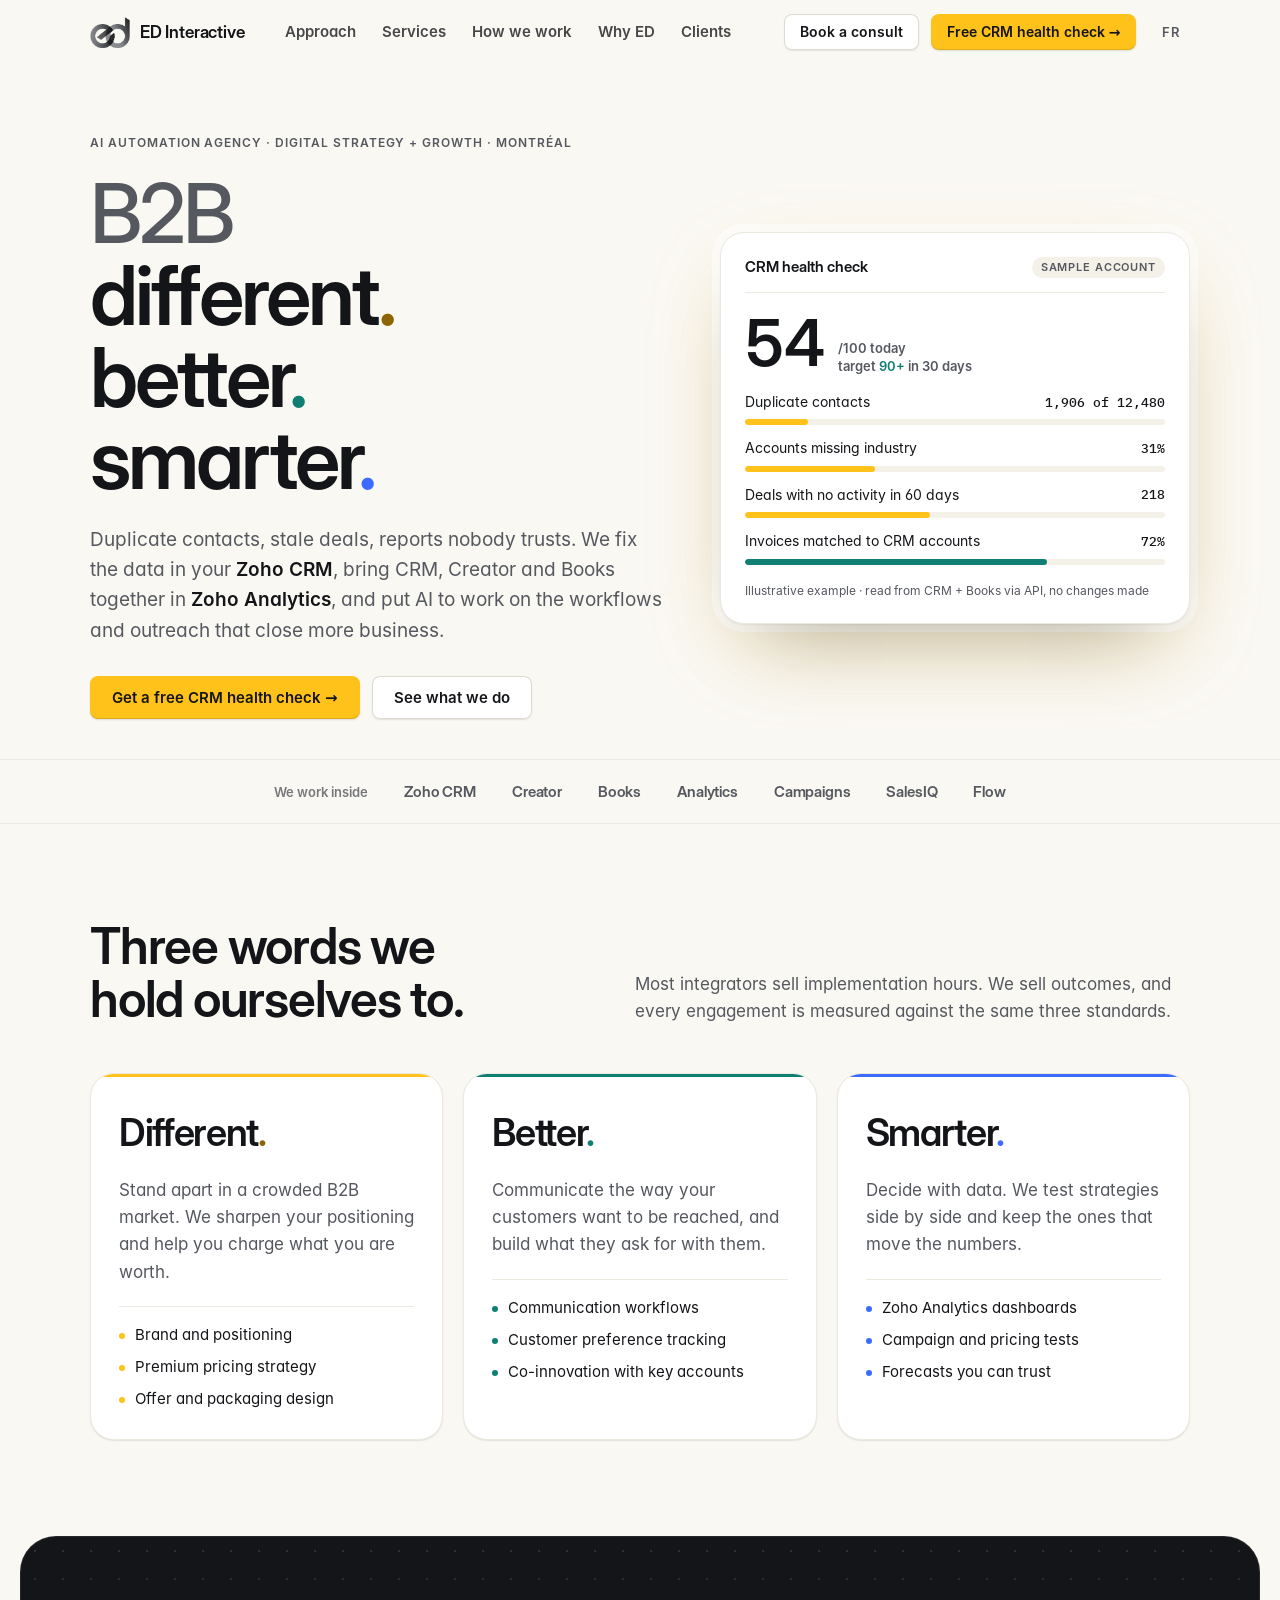
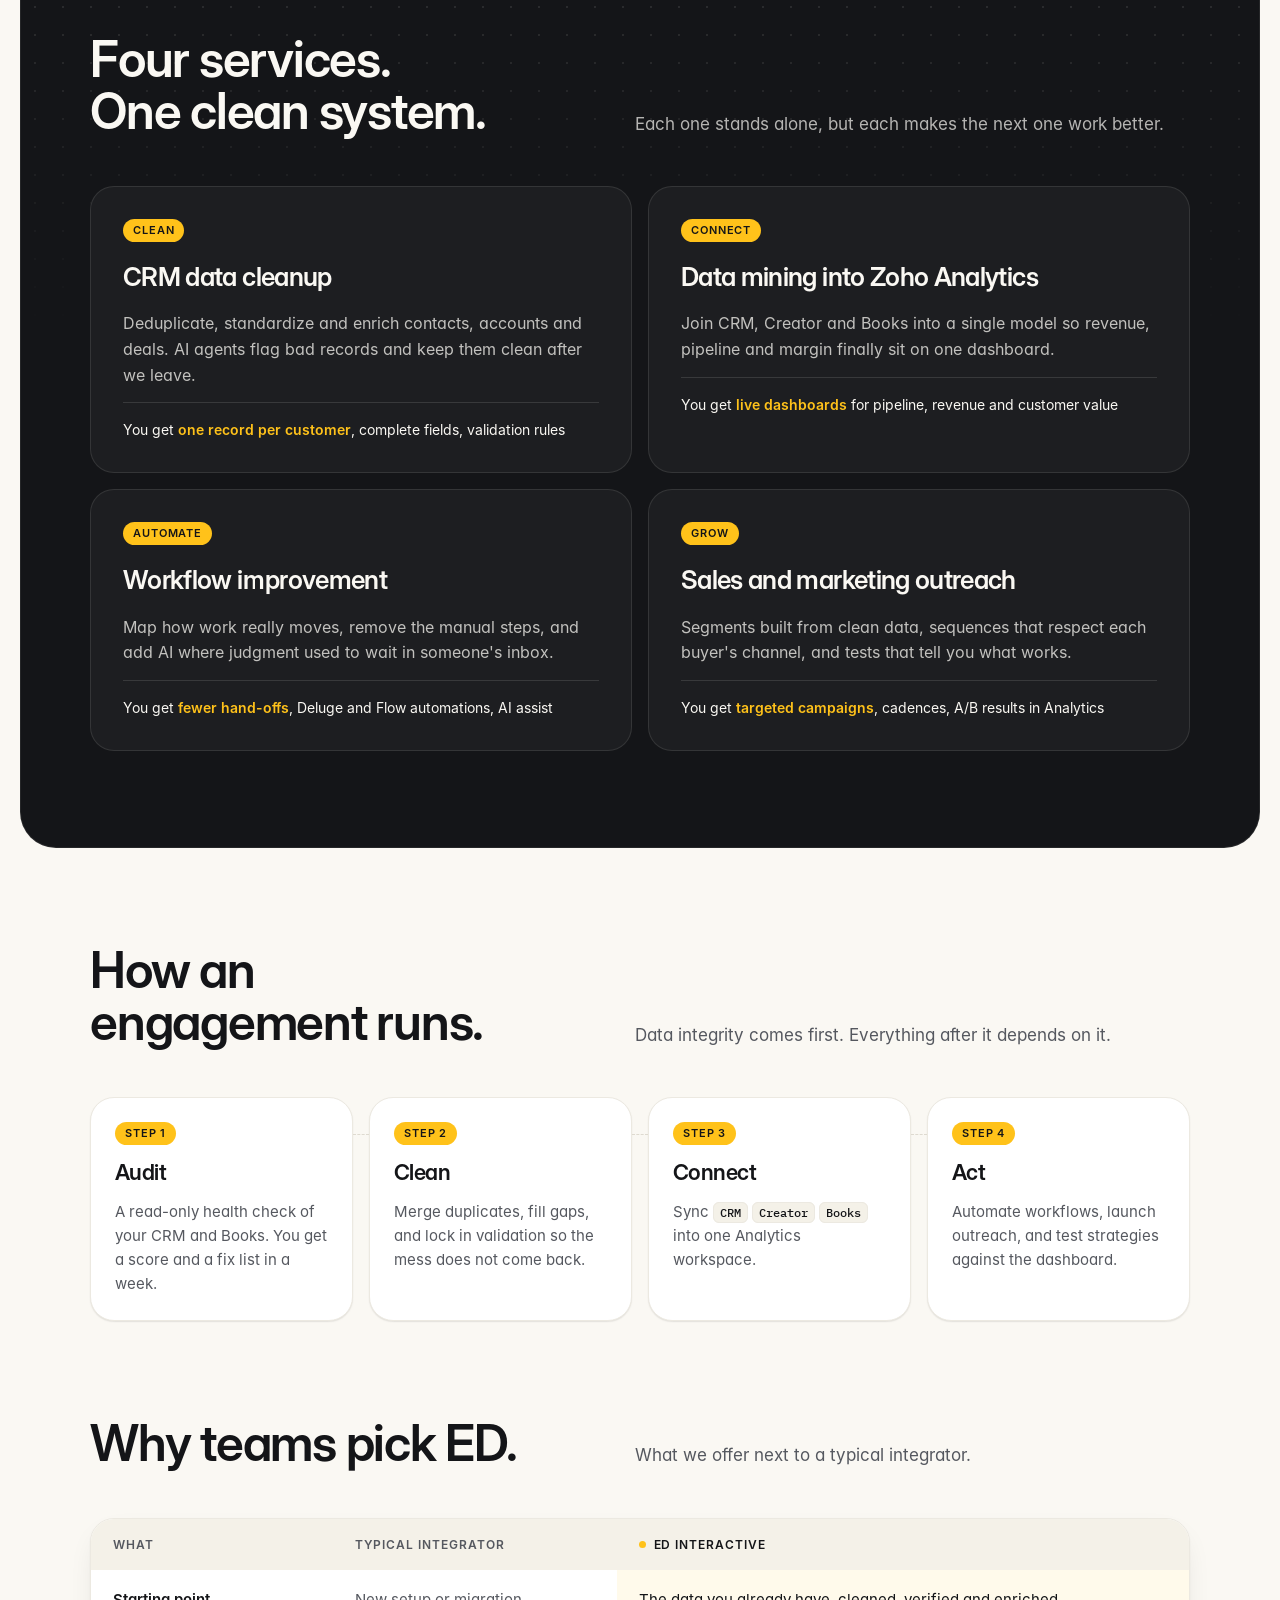
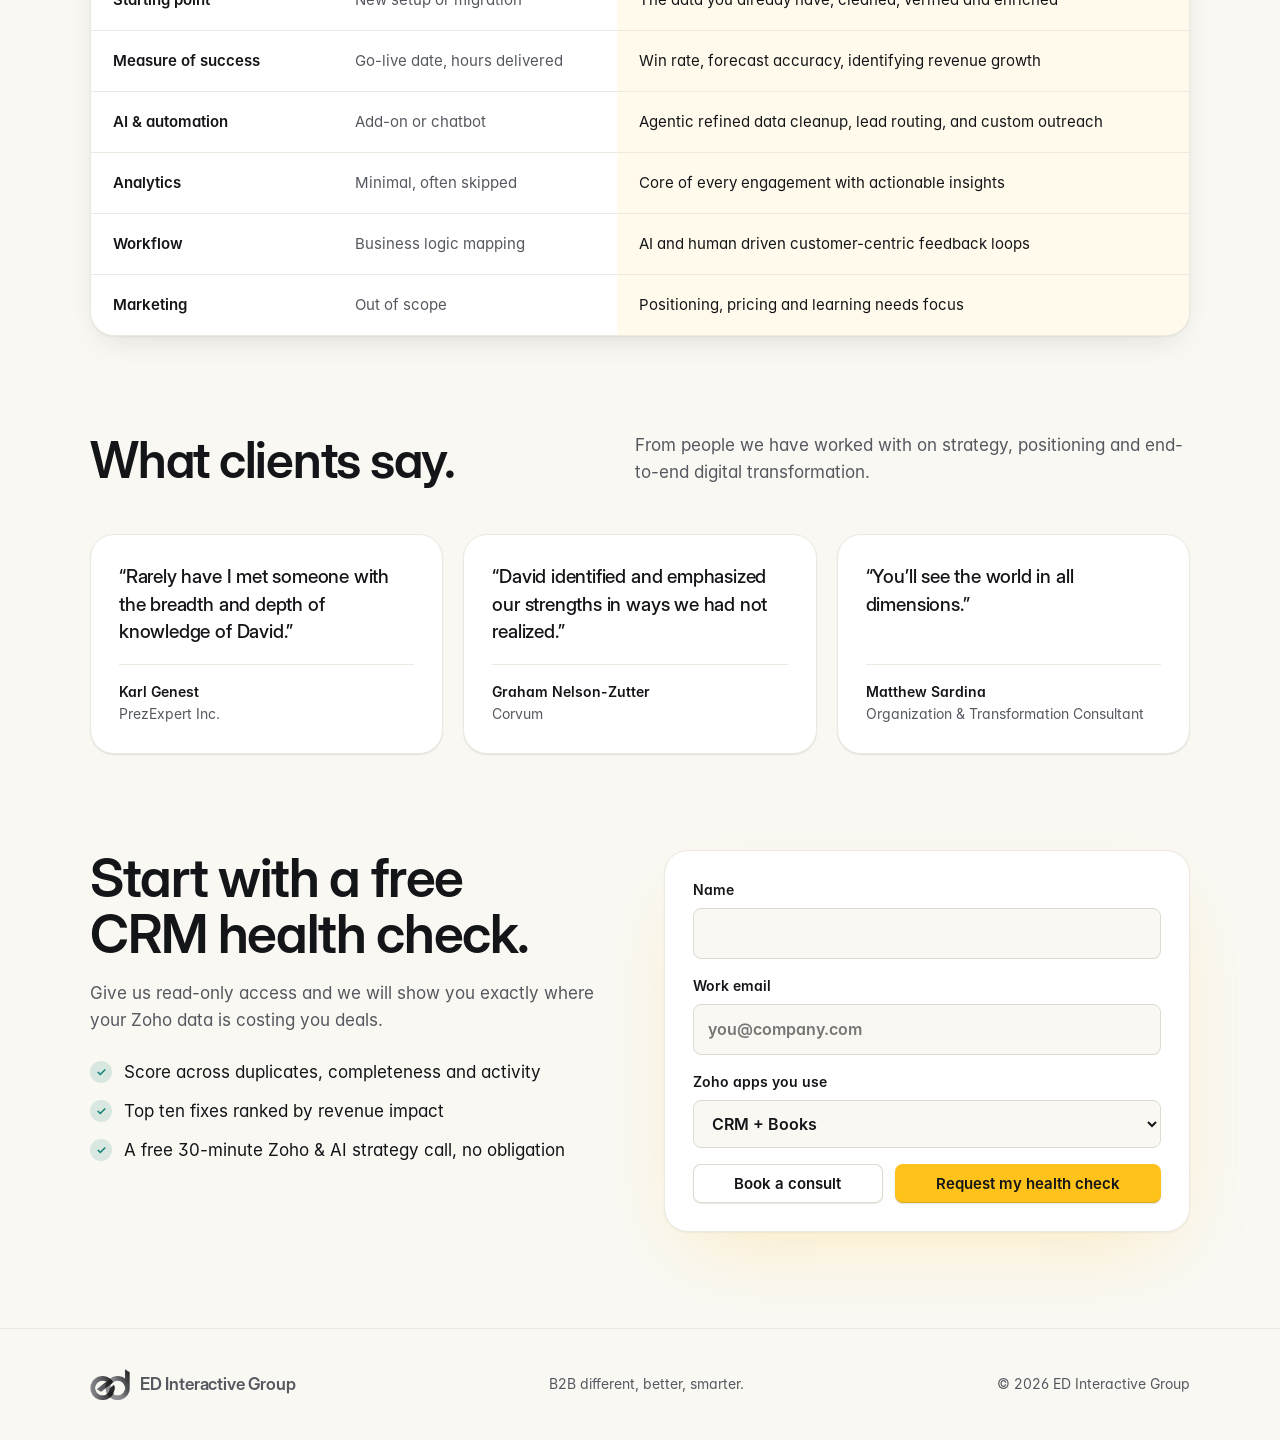
==== commit f540cc19: "Booking pages /book/ and /fr/reserver/ with the Zoho Bookings widget embedded - New EN/FR booking la" ====
--- a/index.html
+++ b/index.html
@@ -20,12 +20,11 @@
 <link rel="icon" href="/favicon.ico?v=2" sizes="any">
 <link rel="icon" type="image/png" sizes="32x32" href="/assets/img/favicon-32x32.png?v=2">
 <link rel="apple-touch-icon" href="/assets/img/apple-touch-icon-180x180.png?v=2">
-<link rel="preload" href="/assets/fonts/inter-display-600.woff" as="font" type="font/woff" crossorigin>
-<link rel="preload" href="/assets/fonts/inter-400.woff" as="font" type="font/woff" crossorigin>
-<link rel="stylesheet" href="/assets/css/site.css?v=9">
+<link rel="preload" href="/assets/fonts/familjen-grotesk.woff2" as="font" type="font/woff2" crossorigin>
+<link rel="preload" href="/assets/fonts/ibm-plex-sans.woff2" as="font" type="font/woff2" crossorigin>
+<link rel="stylesheet" href="/assets/css/site.css?v=8">
 <script type="application/ld+json">{"@context":"https://schema.org","@type":"ProfessionalService","name":"ED Interactive Group","url":"https://edinteractive.digital/","slogan":"B2B different, better, smarter","telephone":"+1-514-705-3744","areaServed":"CA","sameAs":["https://edinteractivegroup.com/"]}</script>
 <script src="/assets/js/site.js?v=2" defer></script>
-<script src="/assets/js/fx.js?v=1" defer></script>
 </head>
 <body>
 <header>
@@ -38,24 +37,22 @@
       <li><a href="#why">Why ED</a></li>
       <li><a href="#voices">Clients</a></li>
     </ul>
-    <a class="btn btn-ghost nav-consult" href="https://bookings.edinteractive.digital/meetwithed30min" target="_blank" rel="noopener">Book a consult</a>
+    <a class="btn btn-ghost nav-consult" href="/book/">Book a consult</a>
     <a class="btn btn-primary" href="/health-check/">Free CRM health check →</a>
     <a class="nav-lang" href="/fr/" hreflang="fr" lang="fr" title="Français">FR</a>
   </div>
 </header>
 
 <main id="top">
-  <div class="hero-band">
   <div class="wrap hero">
     <div>
-      <p class="eyebrow pill">AI automation agency · Digital strategy + growth · Montréal</p>
+      <p class="eyebrow">AI automation agency · Digital strategy + growth · Montréal</p>
       <h1 class="tagline"><span class="b2b">B2B</span><span>different<em>.</em></span><span>better<em class="b">.</em></span><span>smarter<em class="s">.</em></span></h1>
       <p class="lede">Duplicate contacts, stale deals, reports nobody trusts. We fix the data in your <strong>Zoho CRM</strong>, bring CRM, Creator and Books together in <strong>Zoho Analytics</strong>, and put AI to work on the workflows and outreach that close more business.</p>
       <div class="cta-row">
         <a class="btn btn-primary" href="/health-check/">Get a free CRM health check →</a>
         <a class="btn btn-ghost" href="#services">See what we do</a>
       </div>
-      <ul class="trust"><li>Read-only access</li><li>Score and fix list in a week</li></ul>
     </div>
 
     <aside class="panel" aria-label="Sample CRM health check">
@@ -70,16 +67,10 @@
       <p class="panel-foot">Illustrative example · read from CRM + Books via API, no changes made</p>
     </aside>
   </div>
-  <div class="wrap prompt-wrap">
-    <a class="prompt" href="/health-check/" aria-label="Start a free CRM health check"><svg width="20" height="20" viewBox="0 0 24 24" fill="none" stroke="currentColor" stroke-width="1.8" stroke-linecap="round" stroke-linejoin="round" aria-hidden="true"><circle cx="11" cy="11" r="6.5"/><path d="m20 20-4.2-4.2"/><path d="M4 4.5h3M5.5 3v3"/></svg><span class="prompt-text" aria-hidden="true"><span class="typed" data-phrases="How many duplicate contacts are in our CRM?|Which deals have gone quiet for 60 days?|Do our Books invoices match our CRM accounts?|Where is our Zoho data costing us deals?"></span><span class="caret"></span><span class="hint">← questions the health check answers</span></span><span class="btn btn-primary">Free health check<span class="long"> →</span></span></a>
-  </div>
-  </div>
 
   <div class="apps"><div class="wrap">
     <span>We work inside</span><span>Zoho CRM</span><span>Creator</span><span>Books</span><span>Analytics</span><span>Campaigns</span><span>SalesIQ</span><span>Flow</span>
   </div></div>
-
-  <div class="statement"><div class="wrap"><p>Clean data first. Then <b>one dashboard</b> for revenue, pipeline and margin, workflows without the manual steps, and <b>outreach that tells you what works</b>.</p></div></div>
 
   <section id="approach">
     <div class="wrap">
@@ -113,27 +104,26 @@
         <h2>Four services. One clean system.</h2>
         <p>Each one stands alone, but each makes the next one work better.</p>
       </div>
-      <nav class="svc-tabs" aria-label="Services"><a href="#svc-clean">Clean</a><a href="#svc-connect">Connect</a><a href="#svc-automate">Automate</a><a href="#svc-grow">Grow</a></nav>
       <div class="svc-grid">
-        <article class="svc" id="svc-clean">
+        <article class="svc">
           <span class="eyebrow">Clean</span>
           <h3>CRM data cleanup</h3>
           <p>Deduplicate, standardize and enrich contacts, accounts and deals. AI agents flag bad records and keep them clean after we leave.</p>
           <p class="out">You get <b>one record per customer</b>, complete fields, validation rules</p>
         </article>
-        <article class="svc" id="svc-connect">
+        <article class="svc">
           <span class="eyebrow">Connect</span>
           <h3>Data mining into Zoho Analytics</h3>
           <p>Join CRM, Creator and Books into a single model so revenue, pipeline and margin finally sit on one dashboard.</p>
           <p class="out">You get <b>live dashboards</b> for pipeline, revenue and customer value</p>
         </article>
-        <article class="svc" id="svc-automate">
+        <article class="svc">
           <span class="eyebrow">Automate</span>
           <h3>Workflow improvement</h3>
           <p>Map how work really moves, remove the manual steps, and add AI where judgment used to wait in someone's inbox.</p>
           <p class="out">You get <b>fewer hand-offs</b>, Deluge and Flow automations, AI assist</p>
         </article>
-        <article class="svc" id="svc-grow">
+        <article class="svc">
           <span class="eyebrow">Grow</span>
           <h3>Sales and marketing outreach</h3>
           <p>Segments built from clean data, sequences that respect each buyer's channel, and tests that tell you what works.</p>
@@ -215,7 +205,7 @@
           <input id="hc-other" name="apps_other" type="text" placeholder="e.g. Desk, Campaigns, Inventory">
         </label>
         <div class="form-actions">
-          <a class="btn btn-ghost" href="https://bookings.edinteractive.digital/meetwithed30min">Book a consult</a>
+          <a class="btn btn-ghost" href="/book/">Book a consult</a>
           <button class="btn btn-primary" type="submit">Request my health check</button>
         </div>
       </form>
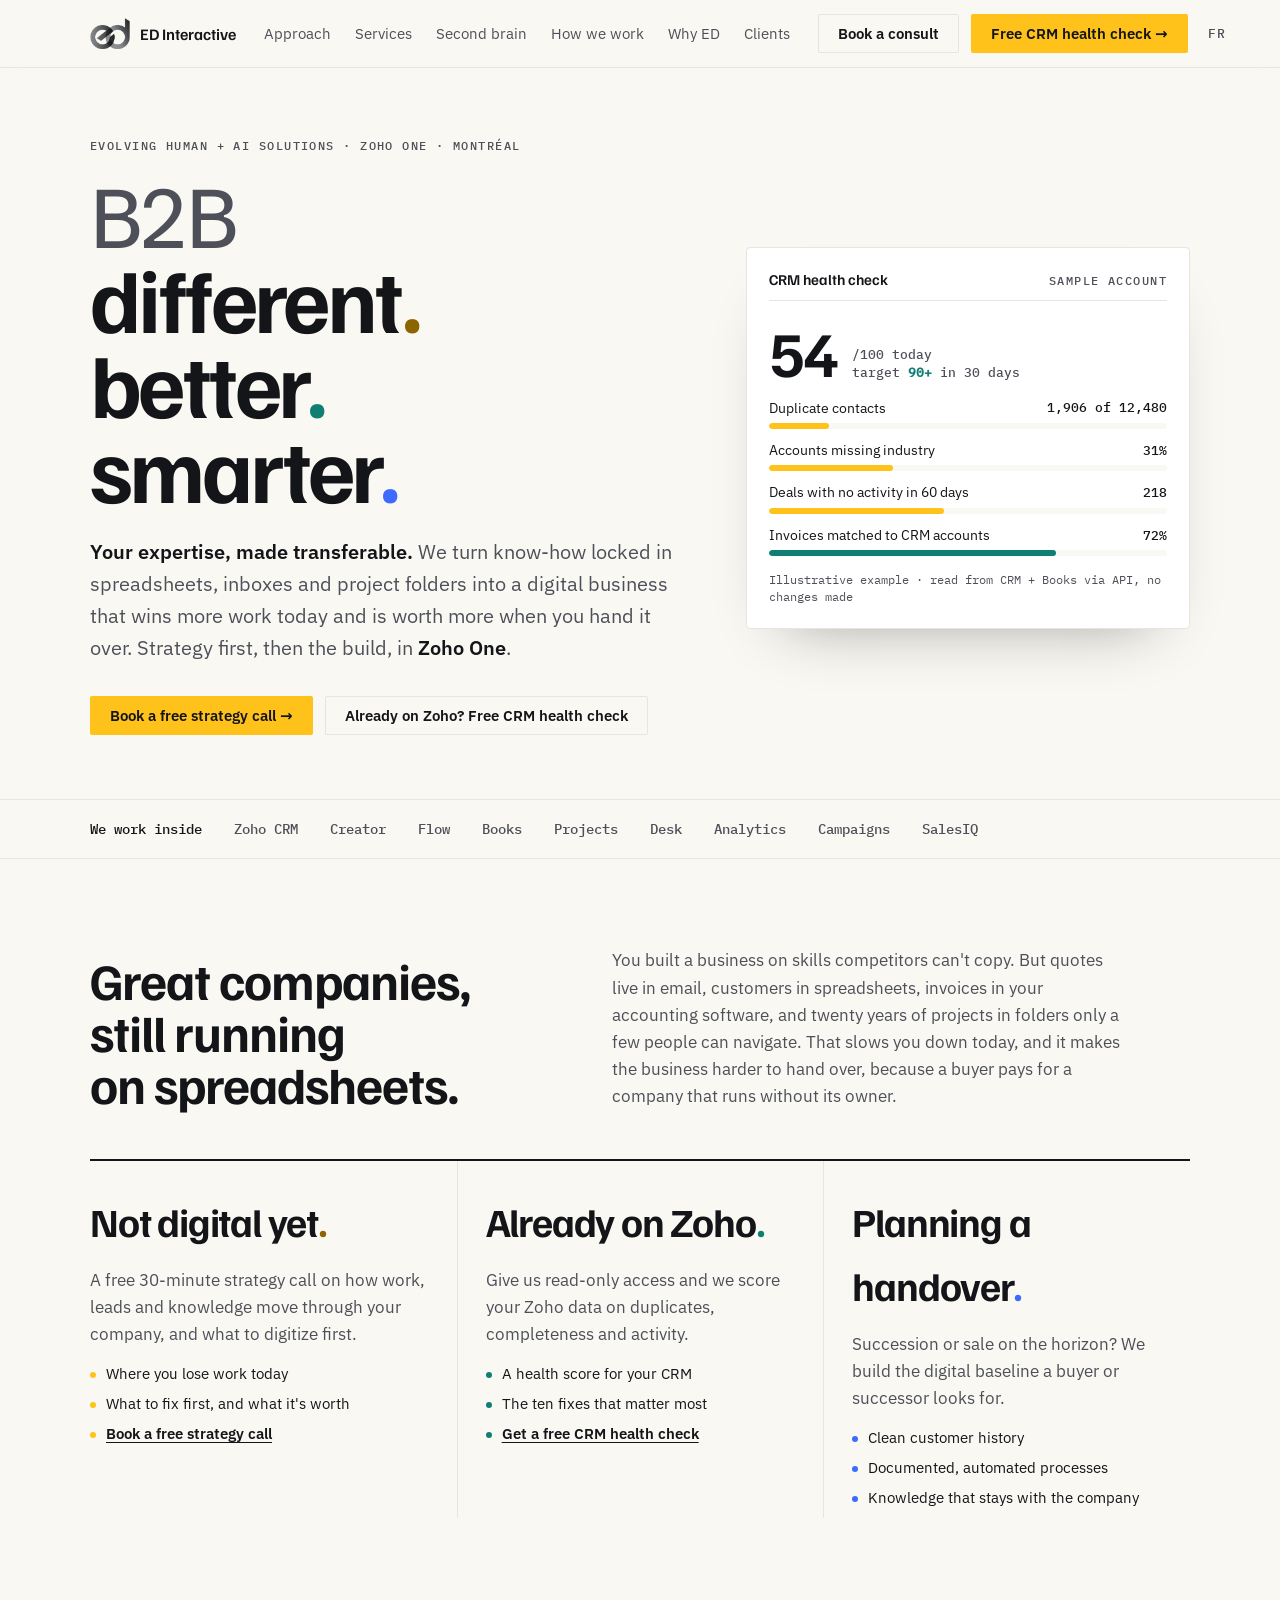
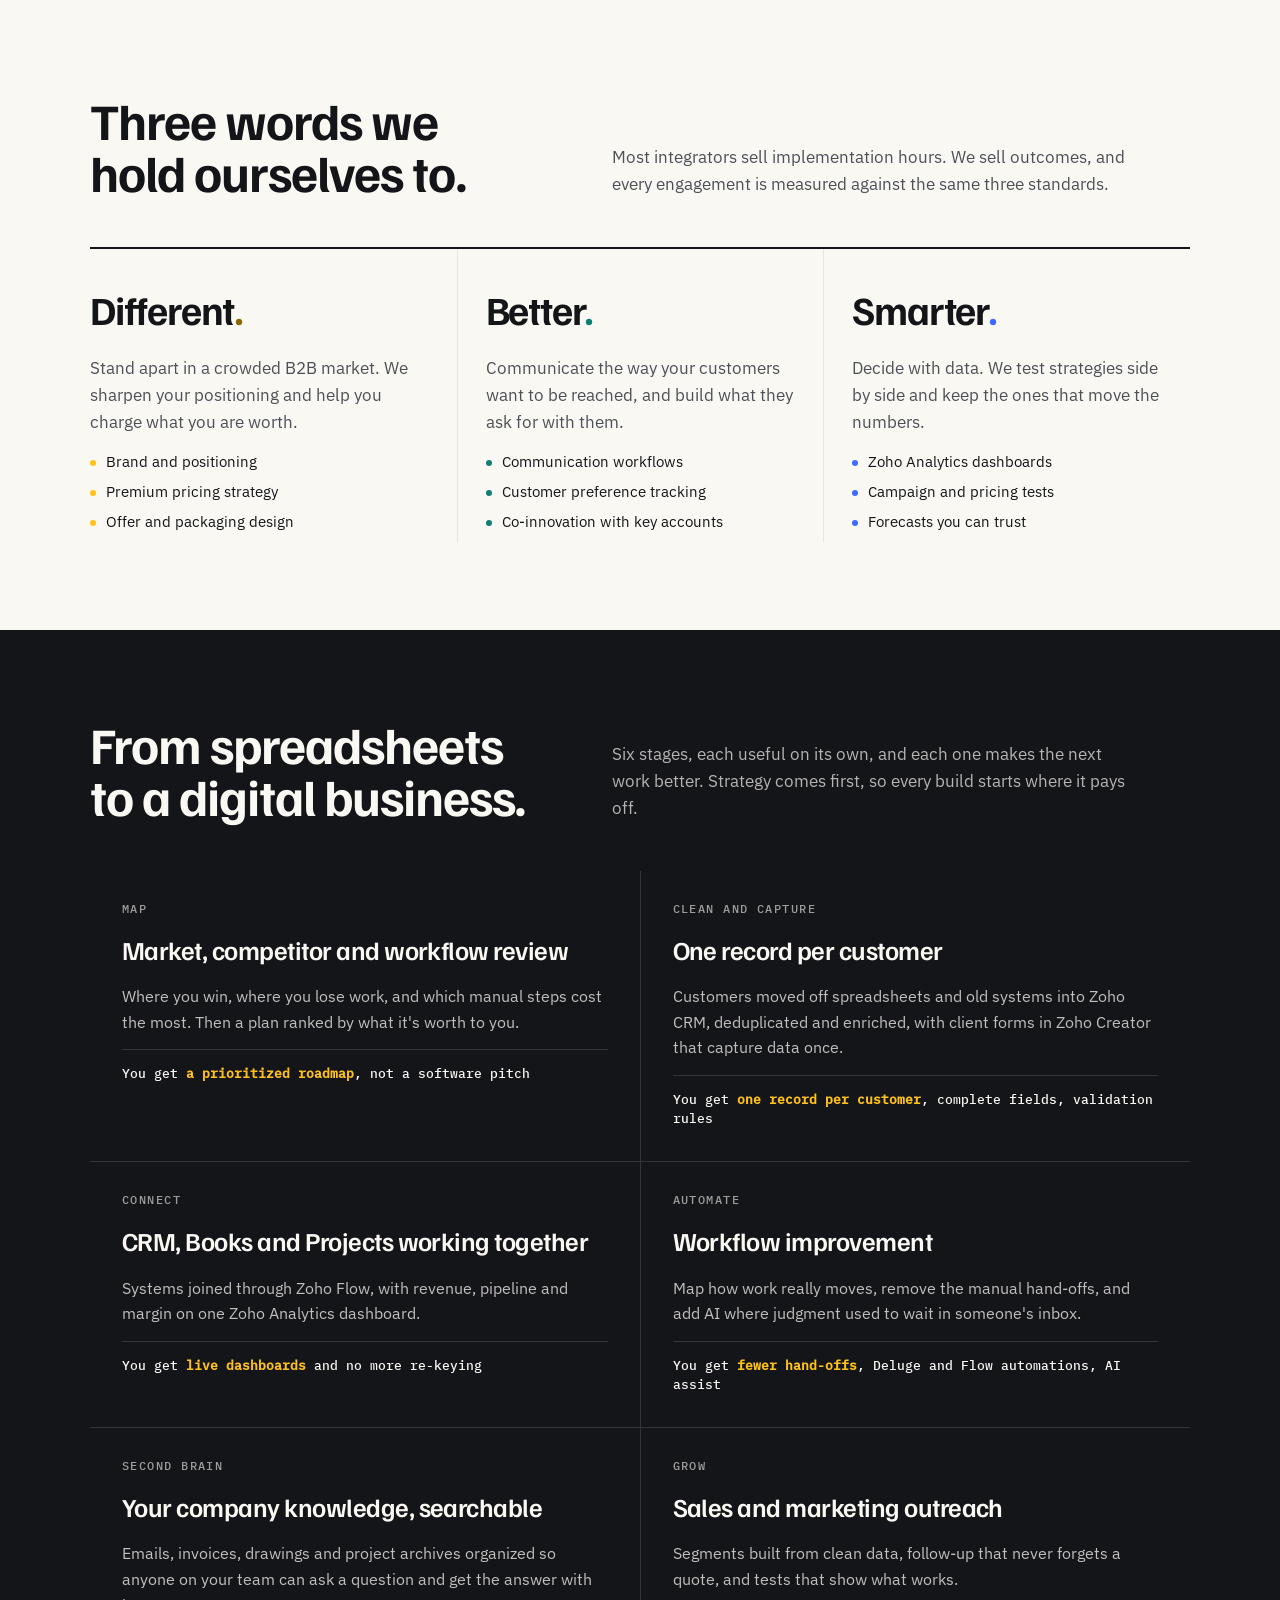
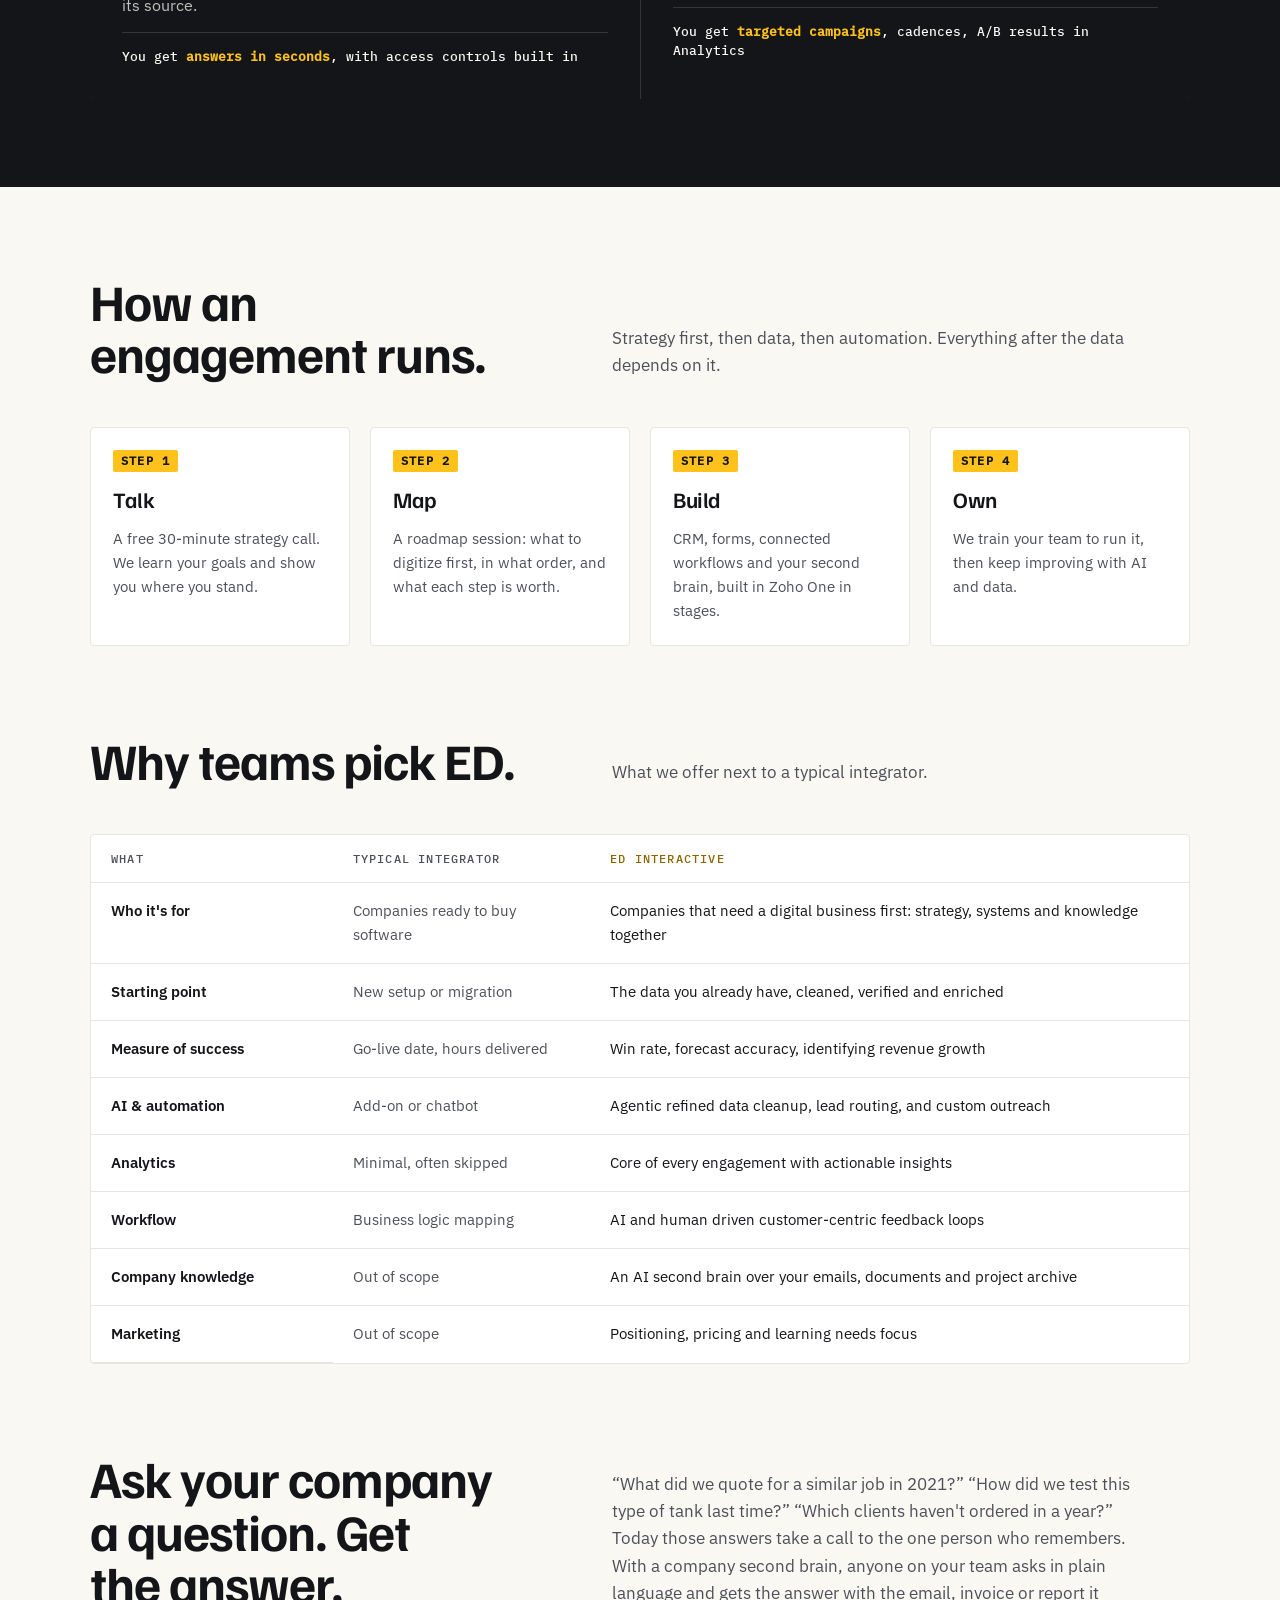
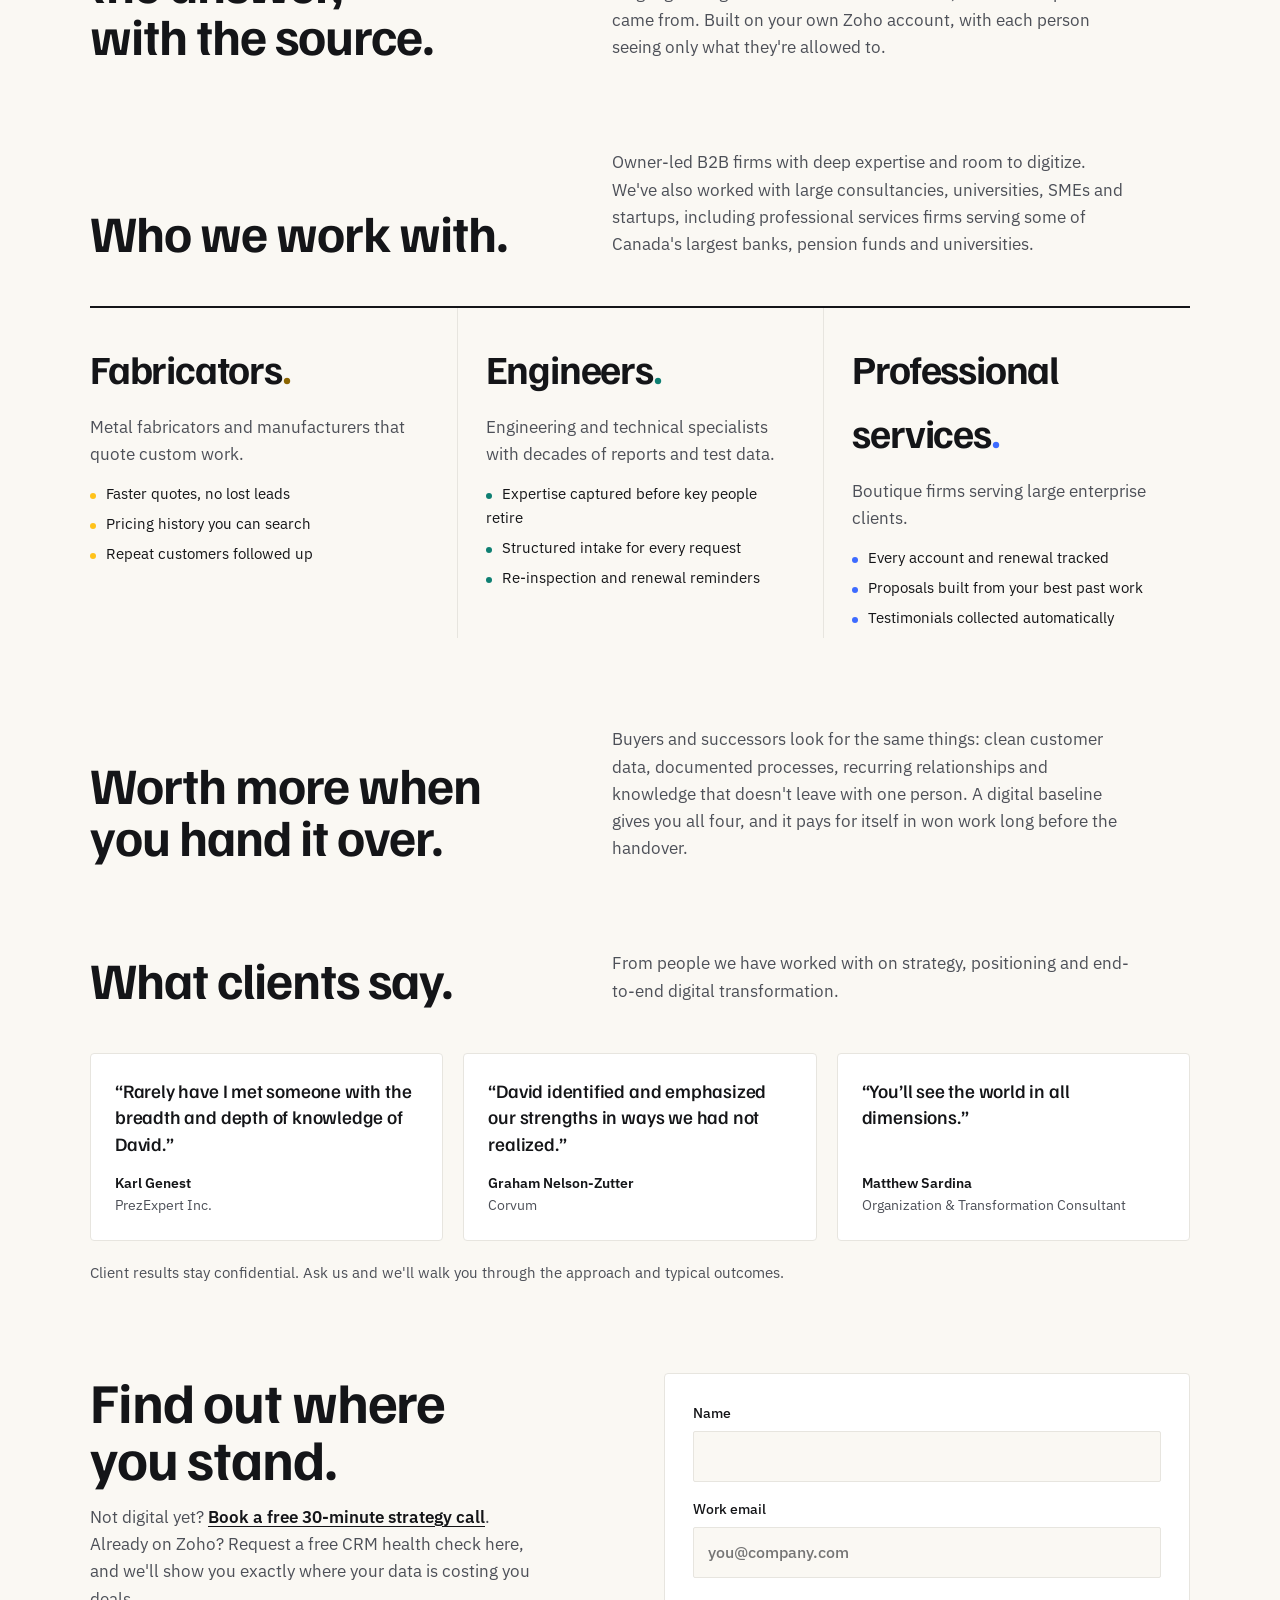
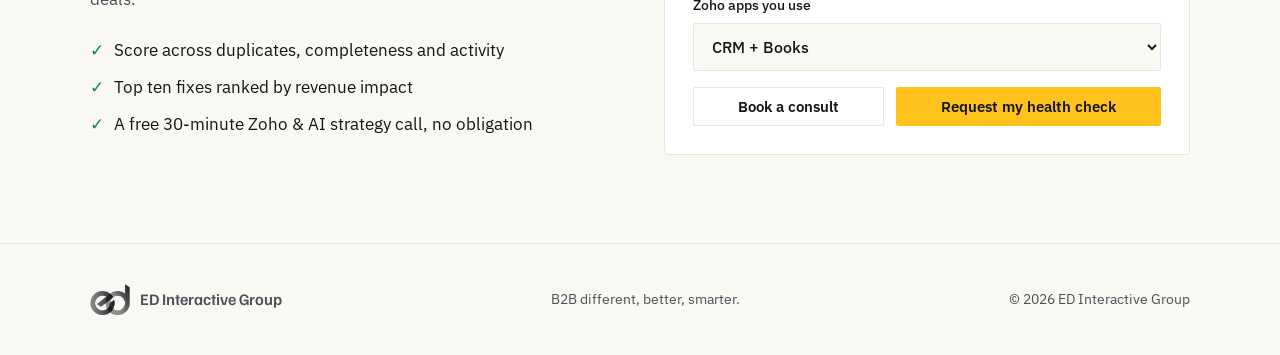
==== commit 5fdd01de: "Homepage: lead with digital baseline and second-brain positioning Adds entry points for firms not ye" ====
--- a/index.html
+++ b/index.html
@@ -3,8 +3,8 @@
 <head>
 <meta charset="utf-8">
 <meta name="viewport" content="width=device-width, initial-scale=1, viewport-fit=cover">
-<title>ED Interactive Group | Evolving AI automation for Zoho</title>
-<meta name="description" content="ED Interactive Group is an AI automation agency for Zoho. We clean CRM data, connect CRM, Creator and Books to Zoho Analytics, and automate workflows and outreach. B2B different, better, smarter.">
+<title>ED Interactive Group | Your expertise, made transferable</title>
+<meta name="description" content="ED Interactive Group turns know-how locked in spreadsheets, inboxes and project folders into a digital business on Zoho One: strategy first, then CRM, connected workflows and an AI second brain. B2B different, better, smarter.">
 <link rel="canonical" href="https://edinteractive.digital/">
 <link rel="alternate" hreflang="en" href="https://edinteractive.digital/">
 <link rel="alternate" hreflang="fr" href="https://edinteractive.digital/fr/">
@@ -13,7 +13,7 @@
 <meta property="og:locale" content="en_CA">
 <meta property="og:locale:alternate" content="fr_CA">
 <meta property="og:title" content="ED Interactive Group | B2B different, better, smarter">
-<meta property="og:description" content="ED Interactive Group is an AI automation agency for Zoho. We clean CRM data, connect CRM, Creator and Books to Zoho Analytics, and automate workflows and outreach. B2B different, better, smarter.">
+<meta property="og:description" content="ED Interactive Group turns know-how locked in spreadsheets, inboxes and project folders into a digital business on Zoho One: strategy first, then CRM, connected workflows and an AI second brain. B2B different, better, smarter.">
 <meta property="og:url" content="https://edinteractive.digital/">
 <meta property="og:image" content="https://edinteractive.digital/assets/img/og.png">
 <meta name="theme-color" content="#141518">
@@ -22,7 +22,7 @@
 <link rel="apple-touch-icon" href="/assets/img/apple-touch-icon-180x180.png?v=2">
 <link rel="preload" href="/assets/fonts/familjen-grotesk.woff2" as="font" type="font/woff2" crossorigin>
 <link rel="preload" href="/assets/fonts/ibm-plex-sans.woff2" as="font" type="font/woff2" crossorigin>
-<link rel="stylesheet" href="/assets/css/site.css?v=8">
+<link rel="stylesheet" href="/assets/css/site.css?v=9">
 <script type="application/ld+json">{"@context":"https://schema.org","@type":"ProfessionalService","name":"ED Interactive Group","url":"https://edinteractive.digital/","slogan":"B2B different, better, smarter","telephone":"+1-514-705-3744","areaServed":"CA","sameAs":["https://edinteractivegroup.com/"]}</script>
 <script src="/assets/js/site.js?v=2" defer></script>
 </head>
@@ -33,6 +33,7 @@
     <ul>
       <li><a href="#approach">Approach</a></li>
       <li><a href="#services">Services</a></li>
+      <li><a href="#brain">Second brain</a></li>
       <li><a href="#process">How we work</a></li>
       <li><a href="#why">Why ED</a></li>
       <li><a href="#voices">Clients</a></li>
@@ -46,12 +47,12 @@
 <main id="top">
   <div class="wrap hero">
     <div>
-      <p class="eyebrow">AI automation agency · Digital strategy + growth · Montréal</p>
+      <p class="eyebrow">Evolving human + AI solutions · Zoho One · Montréal</p>
       <h1 class="tagline"><span class="b2b">B2B</span><span>different<em>.</em></span><span>better<em class="b">.</em></span><span>smarter<em class="s">.</em></span></h1>
-      <p class="lede">Duplicate contacts, stale deals, reports nobody trusts. We fix the data in your <strong>Zoho CRM</strong>, bring CRM, Creator and Books together in <strong>Zoho Analytics</strong>, and put AI to work on the workflows and outreach that close more business.</p>
+      <p class="lede"><strong>Your expertise, made transferable.</strong> We turn know-how locked in spreadsheets, inboxes and project folders into a digital business that wins more work today and is worth more when you hand it over. Strategy first, then the build, in <strong>Zoho One</strong>.</p>
       <div class="cta-row">
-        <a class="btn btn-primary" href="/health-check/">Get a free CRM health check →</a>
-        <a class="btn btn-ghost" href="#services">See what we do</a>
+        <a class="btn btn-primary" href="/book/">Book a free strategy call →</a>
+        <a class="btn btn-ghost" href="/health-check/">Already on Zoho? Free CRM health check</a>
       </div>
     </div>
 
@@ -69,8 +70,34 @@
   </div>
 
   <div class="apps"><div class="wrap">
-    <span>We work inside</span><span>Zoho CRM</span><span>Creator</span><span>Books</span><span>Analytics</span><span>Campaigns</span><span>SalesIQ</span><span>Flow</span>
+    <span>We work inside</span><span>Zoho CRM</span><span>Creator</span><span>Flow</span><span>Books</span><span>Projects</span><span>Desk</span><span>Analytics</span><span>Campaigns</span><span>SalesIQ</span>
   </div></div>
+
+  <section id="problem">
+    <div class="wrap">
+      <div class="sec-head">
+        <h2>Great companies, still running on spreadsheets.</h2>
+        <p>You built a business on skills competitors can't copy. But quotes live in email, customers in spreadsheets, invoices in your accounting software, and twenty years of projects in folders only a few people can navigate. That slows you down today, and it makes the business harder to hand over, because a buyer pays for a company that runs without its owner.</p>
+      </div>
+      <div class="pillars">
+        <article class="pillar">
+          <h3>Not digital yet<em>.</em></h3>
+          <p>A free 30-minute strategy call on how work, leads and knowledge move through your company, and what to digitize first.</p>
+          <ul><li>Where you lose work today</li><li>What to fix first, and what it's worth</li><li><a href="/book/">Book a free strategy call</a></li></ul>
+        </article>
+        <article class="pillar better">
+          <h3>Already on Zoho<em>.</em></h3>
+          <p>Give us read-only access and we score your Zoho data on duplicates, completeness and activity.</p>
+          <ul><li>A health score for your CRM</li><li>The ten fixes that matter most</li><li><a href="/health-check/">Get a free CRM health check</a></li></ul>
+        </article>
+        <article class="pillar smarter">
+          <h3>Planning a handover<em>.</em></h3>
+          <p>Succession or sale on the horizon? We build the digital baseline a buyer or successor looks for.</p>
+          <ul><li>Clean customer history</li><li>Documented, automated processes</li><li>Knowledge that stays with the company</li></ul>
+        </article>
+      </div>
+    </div>
+  </section>
 
   <section id="approach">
     <div class="wrap">
@@ -101,32 +128,44 @@
   <section id="services" class="services">
     <div class="wrap">
       <div class="sec-head">
-        <h2>Four services. One clean system.</h2>
-        <p>Each one stands alone, but each makes the next one work better.</p>
+        <h2>From spreadsheets to a digital business.</h2>
+        <p>Six stages, each useful on its own, and each one makes the next work better. Strategy comes first, so every build starts where it pays off.</p>
       </div>
       <div class="svc-grid">
         <article class="svc">
-          <span class="eyebrow">Clean</span>
-          <h3>CRM data cleanup</h3>
-          <p>Deduplicate, standardize and enrich contacts, accounts and deals. AI agents flag bad records and keep them clean after we leave.</p>
+          <span class="eyebrow">Map</span>
+          <h3>Market, competitor and workflow review</h3>
+          <p>Where you win, where you lose work, and which manual steps cost the most. Then a plan ranked by what it's worth to you.</p>
+          <p class="out">You get <b>a prioritized roadmap</b>, not a software pitch</p>
+        </article>
+        <article class="svc">
+          <span class="eyebrow">Clean and capture</span>
+          <h3>One record per customer</h3>
+          <p>Customers moved off spreadsheets and old systems into Zoho CRM, deduplicated and enriched, with client forms in Zoho Creator that capture data once.</p>
           <p class="out">You get <b>one record per customer</b>, complete fields, validation rules</p>
         </article>
         <article class="svc">
           <span class="eyebrow">Connect</span>
-          <h3>Data mining into Zoho Analytics</h3>
-          <p>Join CRM, Creator and Books into a single model so revenue, pipeline and margin finally sit on one dashboard.</p>
-          <p class="out">You get <b>live dashboards</b> for pipeline, revenue and customer value</p>
+          <h3>CRM, Books and Projects working together</h3>
+          <p>Systems joined through Zoho Flow, with revenue, pipeline and margin on one Zoho Analytics dashboard.</p>
+          <p class="out">You get <b>live dashboards</b> and no more re-keying</p>
         </article>
         <article class="svc">
           <span class="eyebrow">Automate</span>
           <h3>Workflow improvement</h3>
-          <p>Map how work really moves, remove the manual steps, and add AI where judgment used to wait in someone's inbox.</p>
+          <p>Map how work really moves, remove the manual hand-offs, and add AI where judgment used to wait in someone's inbox.</p>
           <p class="out">You get <b>fewer hand-offs</b>, Deluge and Flow automations, AI assist</p>
+        </article>
+        <article class="svc">
+          <span class="eyebrow">Second brain</span>
+          <h3>Your company knowledge, searchable</h3>
+          <p>Emails, invoices, drawings and project archives organized so anyone on your team can ask a question and get the answer with its source.</p>
+          <p class="out">You get <b>answers in seconds</b>, with access controls built in</p>
         </article>
         <article class="svc">
           <span class="eyebrow">Grow</span>
           <h3>Sales and marketing outreach</h3>
-          <p>Segments built from clean data, sequences that respect each buyer's channel, and tests that tell you what works.</p>
+          <p>Segments built from clean data, follow-up that never forgets a quote, and tests that show what works.</p>
           <p class="out">You get <b>targeted campaigns</b>, cadences, A/B results in Analytics</p>
         </article>
       </div>
@@ -137,13 +176,13 @@
     <div class="wrap">
       <div class="sec-head">
         <h2>How an engagement runs.</h2>
-        <p>Data integrity comes first. Everything after it depends on it.</p>
+        <p>Strategy first, then data, then automation. Everything after the data depends on it.</p>
       </div>
       <div class="flow">
-        <div class="step"><h3>Audit</h3><p>A read-only health check of your CRM and Books. You get a score and a fix list in a week.</p></div>
-        <div class="step"><h3>Clean</h3><p>Merge duplicates, fill gaps, and lock in validation so the mess does not come back.</p></div>
-        <div class="step"><h3>Connect</h3><p>Sync <code>CRM</code> <code>Creator</code> <code>Books</code> into one Analytics workspace.</p></div>
-        <div class="step"><h3>Act</h3><p>Automate workflows, launch outreach, and test strategies against the dashboard.</p></div>
+        <div class="step"><h3>Talk</h3><p>A free 30-minute strategy call. We learn your goals and show you where you stand.</p></div>
+        <div class="step"><h3>Map</h3><p>A roadmap session: what to digitize first, in what order, and what each step is worth.</p></div>
+        <div class="step"><h3>Build</h3><p>CRM, forms, connected workflows and your second brain, built in Zoho One in stages.</p></div>
+        <div class="step"><h3>Own</h3><p>We train your team to run it, then keep improving with AI and data.</p></div>
       </div>
     </div>
   </section>
@@ -158,14 +197,60 @@
         <table>
           <thead><tr><th scope="col">What</th><th scope="col">Typical integrator</th><th scope="col">ED Interactive</th></tr></thead>
           <tbody>
+            <tr><th scope="row">Who it's for</th><td>Companies ready to buy software</td><td>Companies that need a digital business first: strategy, systems and knowledge together</td></tr>
             <tr><th scope="row">Starting point</th><td>New setup or migration</td><td>The data you already have, cleaned, verified and enriched</td></tr>
             <tr><th scope="row">Measure of success</th><td>Go-live date, hours delivered</td><td>Win rate, forecast accuracy, identifying revenue growth</td></tr>
             <tr><th scope="row">AI &amp; automation</th><td>Add-on or chatbot</td><td>Agentic refined data cleanup, lead routing, and custom outreach</td></tr>
             <tr><th scope="row">Analytics</th><td>Minimal, often skipped</td><td>Core of every engagement with actionable insights</td></tr>
             <tr><th scope="row">Workflow</th><td>Business logic mapping</td><td>AI and human driven customer-centric feedback loops</td></tr>
+            <tr><th scope="row">Company knowledge</th><td>Out of scope</td><td>An AI second brain over your emails, documents and project archive</td></tr>
             <tr><th scope="row">Marketing</th><td>Out of scope</td><td>Positioning, pricing and learning needs focus</td></tr>
           </tbody>
         </table>
+      </div>
+    </div>
+  </section>
+
+  <section id="brain" class="flush-top">
+    <div class="wrap">
+      <div class="sec-head">
+        <h2>Ask your company a question. Get the answer, with the source.</h2>
+        <p>&ldquo;What did we quote for a similar job in 2021?&rdquo; &ldquo;How did we test this type of tank last time?&rdquo; &ldquo;Which clients haven't ordered in a year?&rdquo; Today those answers take a call to the one person who remembers. With a company second brain, anyone on your team asks in plain language and gets the answer with the email, invoice or report it came from. Built on your own Zoho account, with each person seeing only what they're allowed to.</p>
+      </div>
+    </div>
+  </section>
+
+  <section id="who" class="flush-top">
+    <div class="wrap">
+      <div class="sec-head">
+        <h2>Who we work with.</h2>
+        <p>Owner-led B2B firms with deep expertise and room to digitize. We've also worked with large consultancies, universities, SMEs and startups, including professional services firms serving some of Canada's largest banks, pension funds and universities.</p>
+      </div>
+      <div class="pillars">
+        <article class="pillar">
+          <h3>Fabricators<em>.</em></h3>
+          <p>Metal fabricators and manufacturers that quote custom work.</p>
+          <ul><li>Faster quotes, no lost leads</li><li>Pricing history you can search</li><li>Repeat customers followed up</li></ul>
+        </article>
+        <article class="pillar better">
+          <h3>Engineers<em>.</em></h3>
+          <p>Engineering and technical specialists with decades of reports and test data.</p>
+          <ul><li>Expertise captured before key people retire</li><li>Structured intake for every request</li><li>Re-inspection and renewal reminders</li></ul>
+        </article>
+        <article class="pillar smarter">
+          <h3>Professional services<em>.</em></h3>
+          <p>Boutique firms serving large enterprise clients.</p>
+          <ul><li>Every account and renewal tracked</li><li>Proposals built from your best past work</li><li>Testimonials collected automatically</li></ul>
+        </article>
+      </div>
+    </div>
+  </section>
+
+  <section id="handover" class="flush-top">
+    <div class="wrap">
+      <div class="sec-head">
+        <h2>Worth more when you hand it over.</h2>
+        <p>Buyers and successors look for the same things: clean customer data, documented processes, recurring relationships and knowledge that doesn't leave with one person. A digital baseline gives you all four, and it pays for itself in won work long before the handover.</p>
       </div>
     </div>
   </section>
@@ -181,14 +266,15 @@
         <figure class="voice"><blockquote>&ldquo;David identified and emphasized our strengths in ways we had not realized.&rdquo;</blockquote><figcaption><b>Graham Nelson-Zutter</b>Corvum</figcaption></figure>
         <figure class="voice"><blockquote>&ldquo;You&rsquo;ll see the world in all dimensions.&rdquo;</blockquote><figcaption><b>Matthew Sardina</b>Organization &amp; Transformation Consultant</figcaption></figure>
       </div>
+      <p class="voices-note">Client results stay confidential. Ask us and we'll walk you through the approach and typical outcomes.</p>
     </div>
   </section>
 
   <section id="start" class="flush-top">
     <div class="wrap closer">
       <div>
-        <h2>Start with a free CRM health check.</h2>
-        <p>Give us read-only access and we will show you exactly where your Zoho data is costing you deals.</p>
+        <h2>Find out where you stand.</h2>
+        <p>Not digital yet? <a href="/book/">Book a free 30-minute strategy call</a>. Already on Zoho? Request a free CRM health check here, and we'll show you exactly where your data is costing you deals.</p>
         <ul class="checks">
           <li>Score across duplicates, completeness and activity</li>
           <li>Top ten fixes ranked by revenue impact</li>
--- a/assets/css/site.css
+++ b/assets/css/site.css
@@ -1,267 +1,191 @@
-/* Self-hosted fonts (latin subset, SIL OFL). Inter for body, Inter Display for headings; Plex Mono kept for figures. */
-@font-face{font-family:"Inter";font-style:normal;font-weight:400;font-display:swap;src:url(/assets/fonts/inter-400.woff) format("woff")}
-@font-face{font-family:"Inter";font-style:normal;font-weight:500 700;font-display:swap;src:url(/assets/fonts/inter-600.woff) format("woff")}
-@font-face{font-family:"Inter Display";font-style:normal;font-weight:400 500;font-display:swap;src:url(/assets/fonts/inter-display-500.woff) format("woff")}
-@font-face{font-family:"Inter Display";font-style:normal;font-weight:600 800;font-display:swap;src:url(/assets/fonts/inter-display-600.woff) format("woff")}
+/* Self-hosted fonts (latin subset, from Google Fonts, SIL OFL). Served from our own domain: no render-blocking third-party request. */
+@font-face{font-family:"Familjen Grotesk";font-style:normal;font-weight:400 700;font-display:swap;src:url(/assets/fonts/familjen-grotesk.woff2) format("woff2");unicode-range:U+0000-00FF, U+0131, U+0152-0153, U+02BB-02BC, U+02C6, U+02DA, U+02DC, U+0304, U+0308, U+0329, U+2000-206F, U+20AC, U+2122, U+2191, U+2193, U+2212, U+2215, U+FEFF, U+FFFD}
+@font-face{font-family:"IBM Plex Sans";font-style:normal;font-weight:100 700;font-display:swap;src:url(/assets/fonts/ibm-plex-sans.woff2) format("woff2");unicode-range:U+0000-00FF, U+0131, U+0152-0153, U+02BB-02BC, U+02C6, U+02DA, U+02DC, U+0304, U+0308, U+0329, U+2000-206F, U+20AC, U+2122, U+2191, U+2193, U+2212, U+2215, U+FEFF, U+FFFD}
 @font-face{font-family:"IBM Plex Mono";font-style:normal;font-weight:400;font-display:swap;src:url(/assets/fonts/ibm-plex-mono-400.woff2) format("woff2");unicode-range:U+0000-00FF, U+0131, U+0152-0153, U+02BB-02BC, U+02C6, U+02DA, U+02DC, U+0304, U+0308, U+0329, U+2000-206F, U+20AC, U+2122, U+2191, U+2193, U+2212, U+2215, U+FEFF, U+FFFD}
 @font-face{font-family:"IBM Plex Mono";font-style:normal;font-weight:500;font-display:swap;src:url(/assets/fonts/ibm-plex-mono-500.woff2) format("woff2");unicode-range:U+0000-00FF, U+0131, U+0152-0153, U+02BB-02BC, U+02C6, U+02DA, U+02DC, U+0304, U+0308, U+0329, U+2000-206F, U+20AC, U+2122, U+2191, U+2193, U+2212, U+2215, U+FEFF, U+FFFD}
-/* ED brand v0.2 "Signal Gold" palette, soft-product layout: warm paper, rounded cards, soft shadows and gold glows,
-   dot-grid bands. Gold is fill only (buttons, bars, tags); Gold Deep for gold text on light. Pillars: Different=Gold, Better=Teal, Smarter=Sky. */
+/* Layout: ED brand v0.2 "Signal Gold" tokens (brand/tokens/brand-tokens.css). Warm paper and ink, gold as fill only (buttons, bars), Gold Deep for gold text on light; pillars Different=Gold, Better=Teal, Smarter=Sky; left-aligned editorial grid */
 :root{
-  --paper:#FAF8F3; --paper-2:#F4F1E8; --surface:#ffffff; --ink:#141518; --muted:#55585F; --line:#ECE9E1; --line-strong:#DEDAD0;
+  --paper:#FAF8F3; --surface:#ffffff; --ink:#141518; --muted:#4D5058; --line:#E7E5DF;
   --graphite:#141518; --on-graphite:#FAF8F3;
-  --gold:#FFC21A; --gold-hover:#FFCB3D; --on-gold:#141518;
+  --gold:#FFC21A; --on-gold:#141518;
   --signal:#8C6500; --signal-soft:#FFF1C7; --signal-on-dark:#FFC21A;
   --better:#0E7F72; --smarter:#3D6BFF;
   --good:#0E7F72; --warn:#8C6500;
-  --dot:#E4E0D6; --glow:rgba(255,194,26,.28);
-  --shadow-s:0 1px 2px rgba(20,21,24,.06),0 1px 1px rgba(20,21,24,.04);
-  --shadow-m:0 1px 2px rgba(20,21,24,.05),0 12px 32px -12px rgba(20,21,24,.14);
-  --display:"Inter Display", "Inter", "Helvetica Neue", Arial, sans-serif;
-  --body:"Inter", "Segoe UI", system-ui, sans-serif;
+  --display:"Familjen Grotesk", "Helvetica Neue", Arial, sans-serif;
+  --body:"IBM Plex Sans", "Segoe UI", system-ui, sans-serif;
   --mono:"IBM Plex Mono", ui-monospace, Menlo, monospace;
-  --radius-s:8px; --radius-m:14px; --radius-l:24px;
+  --radius-s:2px; --radius-m:4px;
   --logo-filter:none;
 }
 @media (prefers-color-scheme: dark){:root:not([data-theme="light"]){
-  --paper:#121316; --paper-2:#17181C; --surface:#1A1C20; --ink:#FAF8F3; --muted:#A3A6AD; --line:#2A2C31; --line-strong:#3A3C42;
+  --paper:#121316; --surface:#1A1C20; --ink:#FAF8F3; --muted:#9EA1A8; --line:#2A2C31;
   --graphite:#0C0D0F; --on-graphite:#FAF8F3;
   --signal:#FFC21A; --signal-soft:#3A3010; --signal-on-dark:#FFC21A;
   --better:#3CC9B4; --smarter:#8FA9FF; --good:#3CC9B4; --warn:#FFC21A;
-  --dot:#2A2C31; --glow:rgba(255,194,26,.14);
-  --shadow-s:0 1px 2px rgba(0,0,0,.4); --shadow-m:0 1px 2px rgba(0,0,0,.4),0 16px 40px -16px rgba(0,0,0,.6);
   --logo-filter:invert(1) brightness(1.15); color-scheme:dark }}
 :root[data-theme="dark"]{
-  --paper:#121316; --paper-2:#17181C; --surface:#1A1C20; --ink:#FAF8F3; --muted:#A3A6AD; --line:#2A2C31; --line-strong:#3A3C42;
+  --paper:#121316; --surface:#1A1C20; --ink:#FAF8F3; --muted:#9EA1A8; --line:#2A2C31;
   --graphite:#0C0D0F; --on-graphite:#FAF8F3;
   --signal:#FFC21A; --signal-soft:#3A3010; --signal-on-dark:#FFC21A;
   --better:#3CC9B4; --smarter:#8FA9FF; --good:#3CC9B4; --warn:#FFC21A;
-  --dot:#2A2C31; --glow:rgba(255,194,26,.14);
-  --shadow-s:0 1px 2px rgba(0,0,0,.4); --shadow-m:0 1px 2px rgba(0,0,0,.4),0 16px 40px -16px rgba(0,0,0,.6);
   --logo-filter:invert(1) brightness(1.15); color-scheme:dark }
 
 *{box-sizing:border-box}
-html{scroll-padding-top:84px}
-body{background:var(--paper);color:var(--ink);font:400 17px/1.6 var(--body);margin:0;-webkit-font-smoothing:antialiased;font-feature-settings:"cv11","ss01"}
+body{background:var(--paper);color:var(--ink);font:400 17px/1.6 var(--body);margin:0}
 .wrap{max-width:1180px;margin-inline:auto;padding-inline:clamp(16px,4vw,40px)}
-h1,h2,h3{font-family:var(--display);font-weight:600;text-wrap:balance;margin:0;letter-spacing:-.025em}
+h1,h2,h3{font-family:var(--display);text-wrap:balance;margin:0;letter-spacing:-.02em}
 p{margin:0}
 a{color:inherit}
 a:focus-visible,button:focus-visible,input:focus-visible,select:focus-visible{outline:2px solid var(--signal);outline-offset:3px}
-.eyebrow{font:600 12px/1 var(--body);letter-spacing:.08em;text-transform:uppercase;color:var(--muted)}
+.eyebrow{font:500 12px/1 var(--mono);letter-spacing:.12em;text-transform:uppercase;color:var(--muted)}
 
 /* nav */
-header{position:sticky;top:env(safe-area-inset-top,0px);z-index:5;background:color-mix(in srgb,var(--paper) 86%,transparent);backdrop-filter:blur(12px);-webkit-backdrop-filter:blur(12px);border-bottom:1px solid transparent;transition:border-color .2s,box-shadow .2s}
-header.scrolled{border-bottom-color:var(--line);box-shadow:0 6px 24px -18px rgba(20,21,24,.35)}
+header{position:sticky;top:env(safe-area-inset-top,0px);z-index:5;background:color-mix(in srgb,var(--paper) 88%,transparent);backdrop-filter:blur(10px);border-bottom:1px solid var(--line)}
 .nav{display:flex;align-items:center;gap:28px;padding-block:14px}
-.brand{display:flex;align-items:center;gap:10px;text-decoration:none;font:600 17px/1 var(--display);letter-spacing:-.01em}
+.brand{display:flex;align-items:center;gap:10px;text-decoration:none;font:600 16px/1 var(--display)}
 .mark{width:40px;height:31px;background:url("/assets/img/ed-logo.png") -9.6px -14px/59.3px no-repeat;filter:var(--logo-filter)}
-.nav ul{display:flex;gap:26px;list-style:none;margin:0 0 0 12px;padding:0;font-size:15px;font-weight:500;color:var(--ink)}
-.nav ul a{text-decoration:none;white-space:nowrap;opacity:.78;transition:opacity .15s}.nav ul a:hover{opacity:1}
-.nav ul + .btn{margin-left:auto}
-.btn{display:inline-flex;align-items:center;justify-content:center;gap:8px;border:0;border-radius:var(--radius-s);padding:12px 20px;font:600 15px/1 var(--body);text-decoration:none;cursor:pointer;transition:transform .15s,background-color .15s,box-shadow .15s}
+.nav ul{display:flex;gap:24px;list-style:none;margin:0 0 0 auto;padding:0;font-size:15px;color:var(--muted)}
+.nav ul a{text-decoration:none;white-space:nowrap}.nav ul a:hover{color:var(--ink)}
+.btn{display:inline-flex;align-items:center;gap:8px;border:0;border-radius:var(--radius-s);padding:12px 20px;font:600 15px/1 var(--body);text-decoration:none;cursor:pointer;transition:transform .15s}
 .btn:hover{transform:translateY(-1px)}
-.btn-primary{background:var(--gold);color:var(--on-gold);box-shadow:inset 0 -1px 0 rgba(20,21,24,.14),0 1px 2px rgba(20,21,24,.12)}
-.btn-primary:hover{background:var(--gold-hover);box-shadow:inset 0 -1px 0 rgba(20,21,24,.14),0 8px 20px -8px var(--glow)}
-.btn-ghost{background:var(--surface);color:var(--ink);box-shadow:inset 0 0 0 1px var(--line-strong),var(--shadow-s)}
-.btn-ghost:hover{box-shadow:inset 0 0 0 1px var(--ink),var(--shadow-s)}
-.nav .btn{padding:11px 16px;font-size:14px}
+.btn-primary{background:var(--gold);color:var(--on-gold)}
+.btn-ghost{background:transparent;color:var(--ink);box-shadow:inset 0 0 0 1px var(--line)}
 .nav .nav-consult{margin-right:-16px}
 @media (max-width:1060px){.nav ul{display:none}.nav .btn{margin-left:auto}.nav .btn+.btn{margin-left:0}}
 @media (max-width:600px){.nav .nav-consult{display:none}.nav .nav-consult+.btn{margin-left:auto}}
 .nav .btn{white-space:nowrap}
 @media (max-width:420px){.nav .brand{font-size:0;gap:0}}
 /* Language switch (EN / FR), last item in the header. */
-.nav-lang{font:600 13px/1 var(--body);letter-spacing:.06em;color:var(--muted);text-decoration:none;padding:9px 10px;margin-left:-12px;border-radius:var(--radius-s)}
-.nav-lang:hover{color:var(--ink);background:var(--paper-2)}
+.nav-lang{font:500 13px/1 var(--mono);letter-spacing:.08em;color:var(--muted);text-decoration:none;padding:10px 4px;margin-left:-12px}
+.nav-lang:hover{color:var(--ink)}
 @media (min-width:1061px){.nav .brand{white-space:nowrap;flex-shrink:0}}
-@media (max-width:360px){.nav{gap:10px}.nav .btn{padding:11px 12px}}
+@media (max-width:360px){.nav{gap:10px}.nav .btn{padding:12px 14px}}
 @media (max-width:480px){.nav{gap:16px}.nav-lang{margin-left:-6px}}
 /* French labels run longer: drop the section links a little earlier. */
 @media (max-width:1180px){:lang(fr) .nav ul{display:none}:lang(fr) .nav .btn{margin-left:auto}:lang(fr) .nav .btn+.btn{margin-left:0}}
 
 /* hero */
-.hero-band{position:relative;isolation:isolate}
-.hero-band::before{content:"";position:absolute;inset:0;z-index:-1;background-image:radial-gradient(var(--dot) 1.4px,transparent 1.6px);background-size:28px 28px;
-  -webkit-mask-image:radial-gradient(ellipse 70% 60% at 70% 40%,#000 20%,transparent 75%);mask-image:radial-gradient(ellipse 70% 60% at 70% 40%,#000 20%,transparent 75%)}
-.hero{display:grid;grid-template-columns:1.1fr .9fr;gap:56px;align-items:center;padding-block:72px 40px}
+.hero{display:grid;grid-template-columns:1.15fr .85fr;gap:56px;align-items:center;padding-block:72px 64px}
 .hero > *{min-width:0}
-.pill{display:inline-flex;align-items:center;gap:8px;padding:7px 12px;border-radius:999px;background:var(--surface);box-shadow:inset 0 0 0 1px var(--line-strong),var(--shadow-s);font:500 13px/1.2 var(--body);letter-spacing:0;text-transform:none;color:var(--ink)}
-.pill::before{content:"";width:7px;height:7px;border-radius:50%;background:var(--gold);box-shadow:0 0 0 3px var(--signal-soft)}
-.tagline{font-family:var(--display);font-weight:600;font-size:clamp(44px,6.4vw,84px);line-height:1;letter-spacing:-.035em;margin-top:24px}
+.tagline{font-family:var(--display);font-weight:700;font-size:clamp(44px,7vw,92px);line-height:.95;letter-spacing:-.04em;margin-top:18px}
 .tagline span{display:block}
-.tagline .b2b{font-weight:500;color:var(--muted)}
+.tagline .b2b{font-weight:400;color:var(--muted)}
 .tagline em{font-style:normal;color:var(--signal)}
 .tagline em.b{color:var(--better)}.tagline em.s{color:var(--smarter)}
-.lede{font-size:clamp(17px,1.5vw,19px);color:var(--muted);max-width:54ch;margin-top:24px}
+.lede{font-size:clamp(18px,1.6vw,20px);color:var(--muted);max-width:56ch;margin-top:26px}
 .lede strong{color:var(--ink);font-weight:600}
-.cta-row{display:flex;flex-wrap:wrap;gap:12px;margin-top:30px}
-.cta-row .btn{padding:14px 22px}
-.trust{display:flex;flex-wrap:wrap;gap:8px 22px;margin:20px 0 0;padding:0;list-style:none;font-size:14px;color:var(--muted)}
-.trust li{display:flex;align-items:center;gap:7px}
-.trust li::before{content:"";width:14px;height:14px;border-radius:50%;border:1.5px solid var(--good);background:radial-gradient(var(--good) 2.5px,transparent 3px)}
+.cta-row{display:flex;flex-wrap:wrap;gap:12px;margin-top:32px}
 
-.panel{position:relative;background:var(--surface);border:1px solid var(--line);border-radius:var(--radius-l);padding:24px;
-  box-shadow:0 1px 2px rgba(20,21,24,.05),0 40px 80px -40px rgba(20,21,24,.35),0 0 0 8px color-mix(in srgb,var(--surface) 55%,transparent),0 30px 90px -20px var(--glow)}
-.panel-head{display:flex;justify-content:space-between;align-items:center;gap:12px;border-bottom:1px solid var(--line);padding-bottom:14px}
+.panel{background:var(--surface);border:1px solid var(--line);border-radius:var(--radius-m);padding:22px;box-shadow:0 30px 60px -40px rgba(20,22,26,.45)}
+.panel-head{display:flex;justify-content:space-between;align-items:baseline;gap:12px;border-bottom:1px solid var(--line);padding-bottom:12px}
 .panel-head b{font:600 15px/1.2 var(--display)}
-.panel-head .eyebrow{font-size:11px;padding:5px 9px;border-radius:999px;background:var(--paper-2)}
-.score{display:flex;align-items:flex-end;gap:16px;margin-block:18px 16px}
-.score .num{font:600 64px/1 var(--display);letter-spacing:-.04em;font-variant-numeric:tabular-nums}
-.score .to{font:500 13px/1.4 var(--body);color:var(--muted)}
+.score{display:flex;align-items:flex-end;gap:16px;margin-block:18px 14px}
+.score .num{font:700 64px/1 var(--display);letter-spacing:-.04em;font-variant-numeric:tabular-nums}
+.score .to{font:500 13px/1.4 var(--mono);color:var(--muted)}
 .score .to b{color:var(--good)}
-.rows{display:grid;gap:12px;font-size:14px}
-.row{display:grid;grid-template-columns:1fr auto;gap:6px 12px;align-items:center}
+.rows{display:grid;gap:10px;font-size:14px}
+.row{display:grid;grid-template-columns:1fr auto;gap:4px 12px;align-items:center}
 .row .v{font:500 13px var(--mono);font-variant-numeric:tabular-nums}
-.bar{grid-column:1/-1;height:6px;background:var(--paper-2);border-radius:999px;overflow:hidden}
-.bar i{display:block;height:100%;background:var(--gold);border-radius:999px;animation:grow 1.2s cubic-bezier(.2,.7,.2,1) both}
+.bar{grid-column:1/-1;height:6px;background:var(--paper);border-radius:3px;overflow:hidden}
+.bar i{display:block;height:100%;background:var(--gold);border-radius:3px;animation:grow 1.2s ease-out both}
 .bar i.ok{background:var(--good)}
 @keyframes grow{from{width:0}}
-.panel-foot{margin-top:18px;font:400 12px/1.4 var(--body);color:var(--muted)}
-
-/* prompt bar (types example questions, opens the health check) */
-.prompt-wrap{padding-block:8px 56px}
-.prompt{display:flex;align-items:center;gap:14px;padding:10px 10px 10px 18px;border-radius:var(--radius-m);background:var(--surface);text-decoration:none;color:var(--ink);
-  box-shadow:inset 0 0 0 1px var(--line-strong),0 1px 2px rgba(20,21,24,.05),0 18px 50px -24px var(--glow);transition:box-shadow .2s,transform .2s}
-.prompt:hover{box-shadow:inset 0 0 0 1px var(--signal),0 1px 2px rgba(20,21,24,.05),0 22px 60px -22px var(--glow);transform:translateY(-1px)}
-.prompt svg{flex:none;color:var(--muted)}
-.prompt-text{flex:1;min-width:0;font-size:16px;white-space:nowrap;overflow:hidden;text-overflow:ellipsis}
-.prompt-text .typed{color:var(--ink)}
-.prompt-text .caret{display:inline-block;width:1.5px;height:1.1em;margin-left:1px;vertical-align:-.15em;background:var(--ink);animation:blink 1s steps(1) infinite}
-.prompt-text .hint{color:var(--muted);margin-left:10px;font-size:14px}
-.prompt .btn{flex:none;pointer-events:none}
-@keyframes blink{50%{opacity:0}}
-@media (max-width:640px){.prompt-text .hint{display:none}.prompt .btn{padding:11px 12px;font-size:14px}}
-@media (max-width:440px){.prompt .btn .long{display:none}}
+.panel-foot{margin-top:16px;font:400 12px/1.4 var(--mono);color:var(--muted)}
 
 /* app strip */
-.apps{border-block:1px solid var(--line);background:var(--paper)}
-.apps .wrap{display:flex;flex-wrap:wrap;gap:12px 36px;align-items:center;justify-content:center;padding-block:22px;font:600 15px var(--display);letter-spacing:-.01em;color:var(--muted)}
-.apps .wrap span:first-child{font:500 13px var(--body);letter-spacing:0;color:var(--muted);opacity:.8;flex-basis:100%;text-align:center}
-@media (min-width:900px){.apps .wrap span:first-child{flex-basis:auto}}
-
-/* scroll-reveal statement */
-.statement{padding-block:110px;background:linear-gradient(var(--paper),var(--paper-2) 40%,var(--paper))}
-.statement p{max-width:30ch;margin-inline:auto;text-align:center;font:500 clamp(26px,3.4vw,42px)/1.25 var(--display);letter-spacing:-.025em;color:var(--ink)}
-.statement p b{font-weight:600}
-.fx .statement .w{opacity:.18;transition:opacity .25s}
-.fx .statement .w.on{opacity:1}
-
-/* sections */
-section{padding-block:96px}
-.sec-head{display:grid;grid-template-columns:1fr 1.1fr;gap:40px;align-items:end;margin-bottom:48px}
-.sec-head h2{font-size:clamp(32px,4vw,50px);line-height:1.05}
-.sec-head p{color:var(--muted);max-width:52ch}
+.apps{border-block:1px solid var(--line)}
+.apps .wrap{display:flex;flex-wrap:wrap;gap:12px 32px;align-items:center;padding-block:20px;font:500 14px var(--mono);color:var(--muted)}
+.apps .wrap span:first-child{color:var(--ink)}
 
 /* pillars */
-.pillars{display:grid;grid-template-columns:repeat(3,1fr);gap:20px}
-.pillar{background:var(--surface);border:1px solid var(--line);border-radius:var(--radius-l);padding:28px;display:grid;gap:14px;align-content:start;box-shadow:var(--shadow-s);position:relative;overflow:hidden;transition:transform .25s,box-shadow .25s}
-.pillar::after{content:"";position:absolute;inset:0 0 auto;height:3px;background:var(--gold)}
-.pillar.better::after{background:var(--better)}.pillar.smarter::after{background:var(--smarter)}
-.pillar:hover{transform:translateY(-3px);box-shadow:var(--shadow-m)}
-.pillar h3{font-size:38px;font-weight:600;letter-spacing:-.035em}
+section{padding-block:88px}
+.sec-head{display:grid;grid-template-columns:1fr 1.2fr;gap:40px;align-items:end;margin-bottom:48px}
+.sec-head h2{font-size:clamp(32px,4vw,52px);line-height:1.02}
+.sec-head p{color:var(--muted);max-width:52ch}
+.pillars{display:grid;grid-template-columns:repeat(3,1fr);border-top:2px solid var(--ink)}
+.pillar{padding:28px 28px 8px 0;display:grid;gap:14px;align-content:start}
+.pillar + .pillar{padding-left:28px;border-left:1px solid var(--line)}
+.pillar h3{font-size:40px;font-weight:700;letter-spacing:-.03em}
 .pillar h3 em{font-style:normal;color:var(--signal)}
 .pillar p{color:var(--muted)}
 .pillar.better h3 em,.pillar.better li::before{color:var(--better);background-color:var(--better)}
 .pillar.smarter h3 em,.pillar.smarter li::before{color:var(--smarter);background-color:var(--smarter)}
 .pillar h3 em{background:none!important}
-.pillar ul{list-style:none;margin:6px 0 0;padding:16px 0 0;border-top:1px solid var(--line);display:grid;gap:8px;font-size:15px}
+.pillar ul{list-style:none;margin:0;padding:0;display:grid;gap:6px;font-size:15px}
 .pillar li::before{content:"";display:inline-block;width:6px;height:6px;border-radius:50%;background:var(--gold);margin-right:10px;vertical-align:middle}
 
-/* services: dark inset band with a sticky tab strip */
-.services{background:var(--graphite);color:var(--on-graphite);border:1px solid color-mix(in srgb,var(--on-graphite) 8%,transparent);margin-inline:clamp(8px,1.6vw,20px);border-radius:clamp(20px,3vw,36px);position:relative;overflow:clip}
-.services::before{content:"";position:absolute;inset:0;pointer-events:none;background-image:radial-gradient(color-mix(in srgb,var(--on-graphite) 12%,transparent) 1.2px,transparent 1.5px);background-size:28px 28px;
-  -webkit-mask-image:linear-gradient(#000,transparent 45%);mask-image:linear-gradient(#000,transparent 45%)}
-.services .wrap{position:relative}
+/* services */
+.services{background:var(--graphite);color:var(--on-graphite)}
 .services .sec-head p{color:color-mix(in srgb,var(--on-graphite) 70%,transparent)}
-.svc-tabs{position:sticky;top:76px;z-index:2;display:flex;gap:4px;padding:5px;margin-bottom:24px;border-radius:var(--radius-m);overflow-x:auto;scrollbar-width:none;
-  background:color-mix(in srgb,var(--graphite) 80%,#2a2c31);backdrop-filter:blur(10px);-webkit-backdrop-filter:blur(10px);box-shadow:inset 0 0 0 1px color-mix(in srgb,var(--on-graphite) 12%,transparent)}
-.svc-tabs::-webkit-scrollbar{display:none}
-.svc-tabs a{flex:1 0 auto;text-align:center;padding:10px 16px;border-radius:10px;font:500 14px/1 var(--body);text-decoration:none;color:color-mix(in srgb,var(--on-graphite) 65%,transparent);transition:background-color .2s,color .2s}
-.svc-tabs a:hover{color:var(--on-graphite)}
-.svc-tabs a.active{background:var(--on-graphite);color:var(--graphite)}
-.svc-grid{display:grid;grid-template-columns:repeat(2,1fr);gap:16px}
-.svc{background:color-mix(in srgb,var(--on-graphite) 4%,var(--graphite));border:1px solid color-mix(in srgb,var(--on-graphite) 10%,transparent);border-radius:var(--radius-l);padding:32px;display:grid;gap:14px;align-content:start;transition:border-color .25s,background-color .25s}
-.svc.active,.svc:hover{border-color:color-mix(in srgb,var(--gold) 55%,transparent);background:color-mix(in srgb,var(--on-graphite) 6%,var(--graphite))}
-.svc .eyebrow{justify-self:start;color:var(--on-gold);background:var(--gold);padding:6px 10px;border-radius:999px;font-size:11px}
+.svc-grid{display:grid;grid-template-columns:repeat(2,1fr);gap:1px;background:color-mix(in srgb,var(--on-graphite) 14%,transparent);border-radius:var(--radius-m);overflow:hidden}
+.svc{background:var(--graphite);padding:32px;display:grid;gap:14px;align-content:start}
+.svc .eyebrow{color:color-mix(in srgb,var(--on-graphite) 60%,transparent)}
 .svc h3{font-size:26px;font-weight:600}
 .svc p{color:color-mix(in srgb,var(--on-graphite) 75%,transparent);font-size:16px}
-.svc .out{font:400 14px/1.5 var(--body);color:var(--on-graphite);border-top:1px solid color-mix(in srgb,var(--on-graphite) 12%,transparent);padding-top:16px}
-.svc .out b{color:var(--signal-on-dark);font-weight:600}
+.svc .out{font:500 13px/1.5 var(--mono);color:var(--on-graphite);border-top:1px solid color-mix(in srgb,var(--on-graphite) 14%,transparent);padding-top:14px}
+.svc .out b{color:var(--signal-on-dark)}
 
 /* pipeline */
-.flow{display:grid;grid-template-columns:repeat(4,1fr);gap:16px;counter-reset:s;position:relative}
-.step{background:var(--surface);border:1px solid var(--line);border-radius:var(--radius-l);padding:24px;display:grid;gap:10px;align-content:start;position:relative;box-shadow:var(--shadow-s)}
+.flow{display:grid;grid-template-columns:repeat(4,1fr);gap:20px;counter-reset:s}
+.step{background:var(--surface);border:1px solid var(--line);border-radius:var(--radius-m);padding:22px;display:grid;gap:10px;align-content:start;position:relative}
 /* Step labels: yellow tag with ink text (yellow text alone is unreadable on the light paper). */
-.step::before{counter-increment:s;content:"Step " counter(s);justify-self:start;font:600 11px/1 var(--body);letter-spacing:.08em;text-transform:uppercase;background:var(--gold);color:var(--on-gold);padding:6px 10px;border-radius:999px}
+.step::before{counter-increment:s;content:"Step " counter(s);justify-self:start;font:600 12px/1 var(--mono);letter-spacing:.1em;text-transform:uppercase;background:var(--gold);color:var(--on-gold);padding:5px 8px;border-radius:var(--radius-s)}
 :lang(fr) .step::before{content:"Étape " counter(s)}
-.step + .step::after{content:"";position:absolute;left:-17px;top:36px;width:16px;border-top:1.5px dashed var(--line-strong)}
 .step h3{font-size:22px;font-weight:600}
 .step p{color:var(--muted);font-size:15px}
-.step code{font:500 12px var(--mono);color:var(--ink);background:var(--paper-2);border:1px solid var(--line);border-radius:6px;padding:2px 6px}
+.step code{font:500 12px var(--mono);color:var(--ink);background:var(--paper);border-radius:4px;padding:2px 6px}
 
 /* compare */
-.compare{overflow-x:auto;border:1px solid var(--line);border-radius:var(--radius-l);background:var(--surface);box-shadow:var(--shadow-m)}
+.compare{overflow-x:auto;border:1px solid var(--line);border-radius:var(--radius-m);background:var(--surface)}
 table{border-collapse:collapse;width:100%;min-width:620px;font-size:15px}
-th,td{text-align:left;padding:18px 22px;border-bottom:1px solid var(--line);vertical-align:top}
-tr:last-child td,tr:last-child th{border-bottom:0}
-thead th{font:600 12px var(--body);letter-spacing:.08em;text-transform:uppercase;color:var(--muted);background:var(--paper-2)}
-thead th:last-child{color:var(--ink)}
-thead th:last-child::before{content:"";display:inline-block;width:7px;height:7px;border-radius:50%;background:var(--gold);margin-right:8px;vertical-align:1px}
+th,td{text-align:left;padding:16px 20px;border-bottom:1px solid var(--line);vertical-align:top}
+tr:last-child td{border-bottom:0}
+thead th{font:500 12px var(--mono);letter-spacing:.1em;text-transform:uppercase;color:var(--muted)}
+thead th:last-child{color:var(--signal)}
 tbody th{font-weight:600;width:22%;font-family:var(--body);font-size:15px;letter-spacing:0;text-transform:none;color:var(--ink)}
 td:nth-child(2){color:var(--muted)}
-td:last-child{background:color-mix(in srgb,var(--signal-soft) 35%,transparent)}
 
 /* cta */
 .closer{display:grid;grid-template-columns:1fr 1fr;gap:48px;align-items:start}
 .closer > *{min-width:0}
-.closer h2{font-size:clamp(34px,4.2vw,54px);line-height:1.04}
+.closer h2{font-size:clamp(34px,4.4vw,58px);line-height:1}
 .closer p{color:var(--muted);margin-top:18px;max-width:46ch}
-.checks{list-style:none;padding:0;margin:24px 0 0;display:grid;gap:12px}
-.checks li{display:flex;gap:12px;align-items:flex-start}
-.checks li::before{content:"✓";flex:none;display:grid;place-items:center;width:22px;height:22px;border-radius:50%;background:color-mix(in srgb,var(--good) 14%,transparent);color:var(--good);font-weight:700;font-size:12px;margin-top:2px}
-form{background:var(--surface);border:1px solid var(--line);border-radius:var(--radius-l);padding:28px;display:grid;gap:16px;box-shadow:0 1px 2px rgba(20,21,24,.05),0 30px 80px -30px var(--glow)}
+.checks{list-style:none;padding:0;margin:24px 0 0;display:grid;gap:10px}
+.checks li{display:flex;gap:10px}.checks li::before{content:"✓";color:var(--good);font-weight:700}
+form{background:var(--surface);border:1px solid var(--line);border-radius:var(--radius-m);padding:28px;display:grid;gap:16px}
 label{display:grid;gap:6px;font-size:14px;font-weight:500}
 [hidden]{display:none!important}
-input,select{font:inherit;font-size:16px;padding:12px 14px;border:1px solid var(--line-strong);border-radius:var(--radius-s);background:var(--paper);color:var(--ink);width:100%;transition:border-color .15s,box-shadow .15s}
-input:focus,select:focus{border-color:var(--signal);box-shadow:0 0 0 4px var(--signal-soft)}
-.form-msg{font:500 13px var(--body);color:var(--good)}
+input,select{font:inherit;font-size:16px;padding:12px 14px;border:1px solid var(--line);border-radius:var(--radius-s);background:var(--paper);color:var(--ink);width:100%}
+.form-msg{font:500 13px var(--mono);color:var(--good)}
 .form-actions{display:flex;flex-wrap:wrap;gap:12px}.form-actions .btn{flex:1 1 auto;justify-content:center}
 
 footer{border-top:1px solid var(--line);padding-block:40px;color:var(--muted);font-size:14px}
 footer .wrap{display:flex;flex-wrap:wrap;gap:16px 40px;justify-content:space-between;align-items:center}
 
-/* scroll-in (only when JS has added .fx to <html>) */
-.fx .rv{opacity:0;transform:translateY(18px);transition:opacity .6s cubic-bezier(.2,.7,.2,1),transform .6s cubic-bezier(.2,.7,.2,1)}
-.fx .rv.in{opacity:1;transform:none}
-
 @media (max-width:900px){
   .hero,.sec-head,.closer{grid-template-columns:1fr}
-  .hero{gap:40px;padding-block:48px 32px}
+  .hero{gap:40px;padding-block:48px}
   .pillars{grid-template-columns:1fr}
+  .pillar,.pillar + .pillar{padding:24px 0;border-left:0;border-bottom:1px solid var(--line)}
   .flow{grid-template-columns:1fr 1fr}
-  .step + .step::after{display:none}
   .svc-grid{grid-template-columns:1fr}
-  .svc-tabs{top:68px}
-  section{padding-block:72px}
-  .statement{padding-block:80px}
+  section{padding-block:64px}
 }
-@media (max-width:520px){.flow{grid-template-columns:1fr}.svc{padding:24px}.pillar{padding:24px}}
-@media (prefers-reduced-motion:reduce){
-  .bar i,.prompt-text .caret{animation:none}
-  .btn,.pillar,.prompt{transition:none}
-  .fx .rv{opacity:1;transform:none;transition:none}
-  .fx .statement .w{opacity:1}
-}
+@media (max-width:520px){.flow{grid-template-columns:1fr}.svc{padding:24px}}
+@media (prefers-reduced-motion:reduce){.bar i{animation:none}.btn{transition:none}}
 
 .w15{width:15%}.w31{width:31%}.w44{width:44%}.w72{width:72%}
 .flush-top{padding-top:0}
 .voices{display:grid;grid-template-columns:repeat(3,1fr);gap:20px}
-.voice{background:var(--surface);border:1px solid var(--line);border-radius:var(--radius-l);padding:28px;display:grid;gap:18px;align-content:space-between;margin:0;box-shadow:var(--shadow-s)}
-.voice blockquote{margin:0;font:500 19px/1.45 var(--display);letter-spacing:-.01em}
-.voice figcaption{font-size:14px;color:var(--muted);padding-top:16px;border-top:1px solid var(--line)}
+.voice{background:var(--surface);border:1px solid var(--line);border-radius:var(--radius-m);padding:24px;display:grid;gap:14px;align-content:space-between;margin:0}
+.voice blockquote{margin:0;font:500 19px/1.4 var(--display);letter-spacing:-.01em}
+.voice figcaption{font-size:14px;color:var(--muted)}
 .voice figcaption b{display:block;color:var(--ink);font-weight:600}
 .team{display:flex;flex-wrap:wrap;gap:12px 40px;margin-top:40px;padding-top:24px;border-top:1px solid var(--line);font-size:15px}
 .team b{display:block;font:600 17px/1.3 var(--display)}
 .team span{color:var(--muted)}
 @media (max-width:900px){.voices{grid-template-columns:1fr}}
+.pillar li a{color:var(--ink);font-weight:600;text-underline-offset:3px}
+.voices-note{margin-top:20px;font-size:15px;color:var(--muted)}
+.closer p a{color:var(--ink);font-weight:600;text-underline-offset:3px}
+#brain .sec-head,#handover .sec-head{margin-bottom:0}
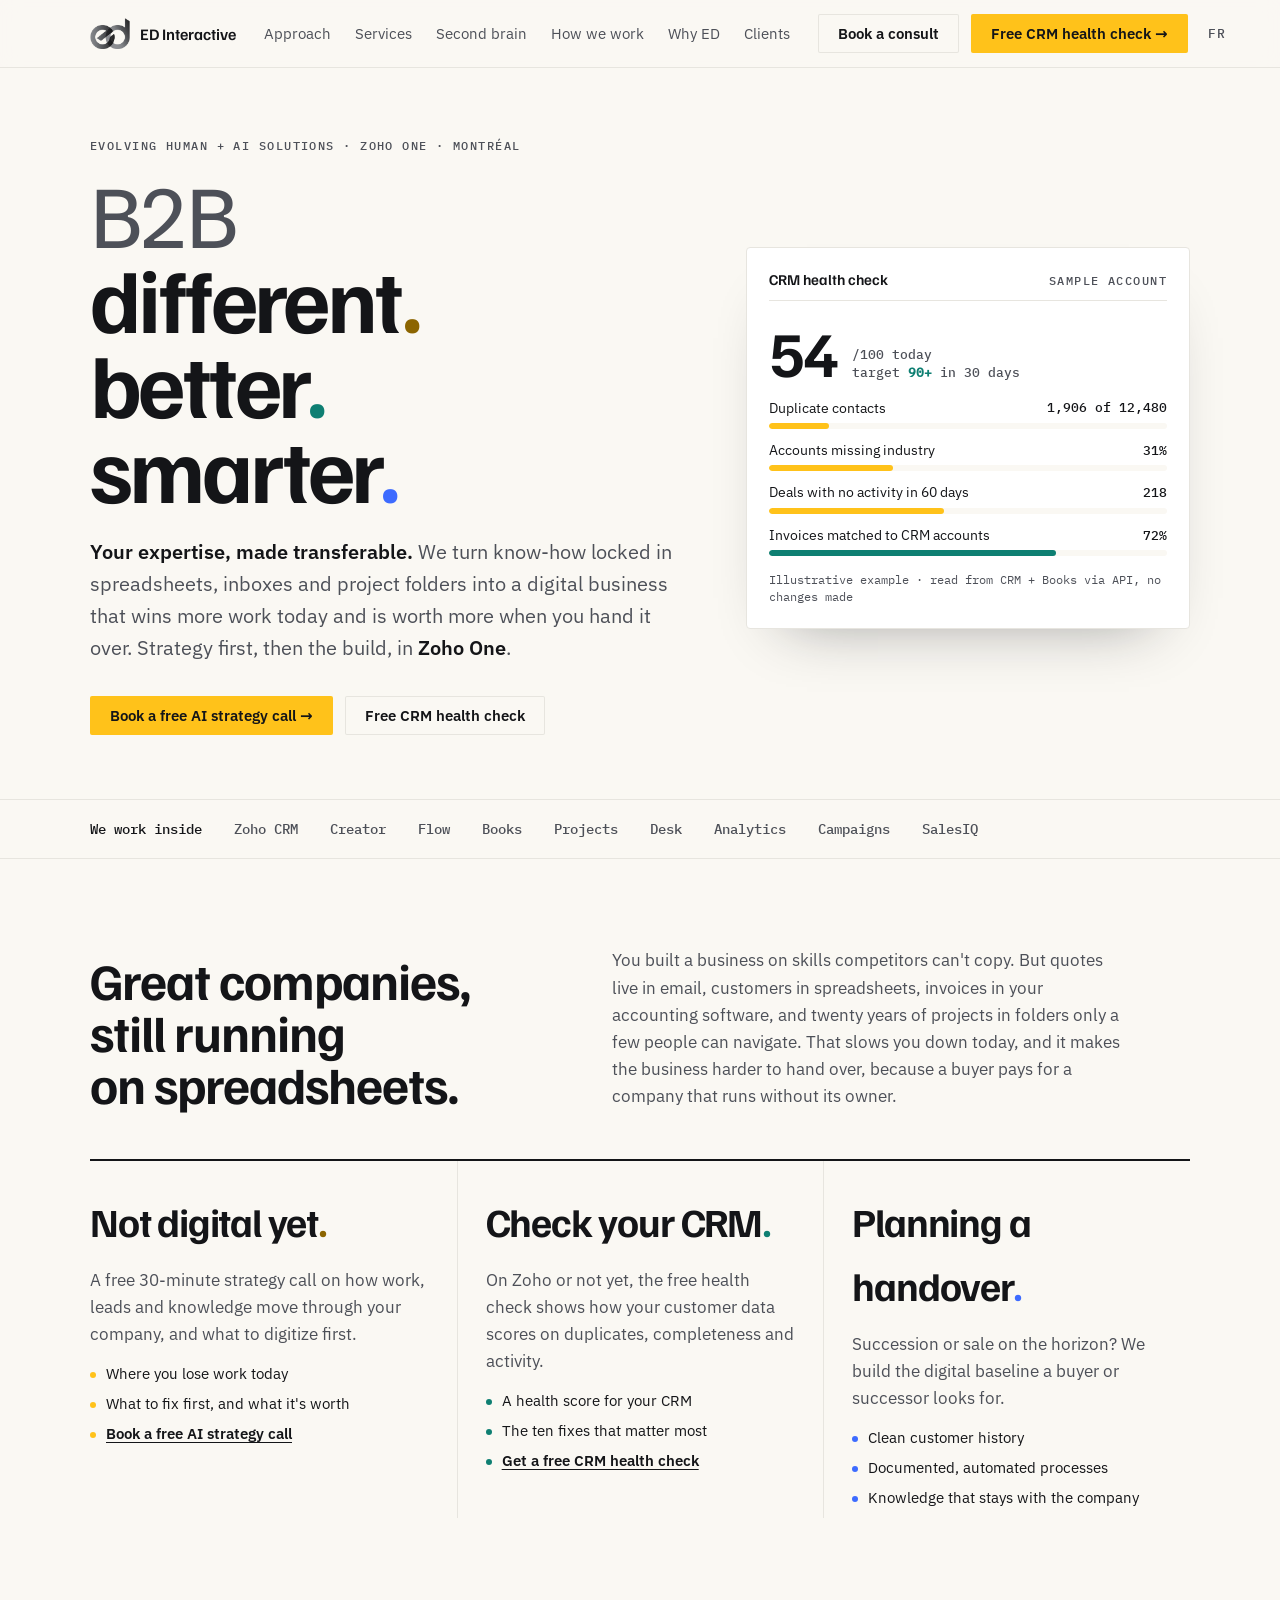
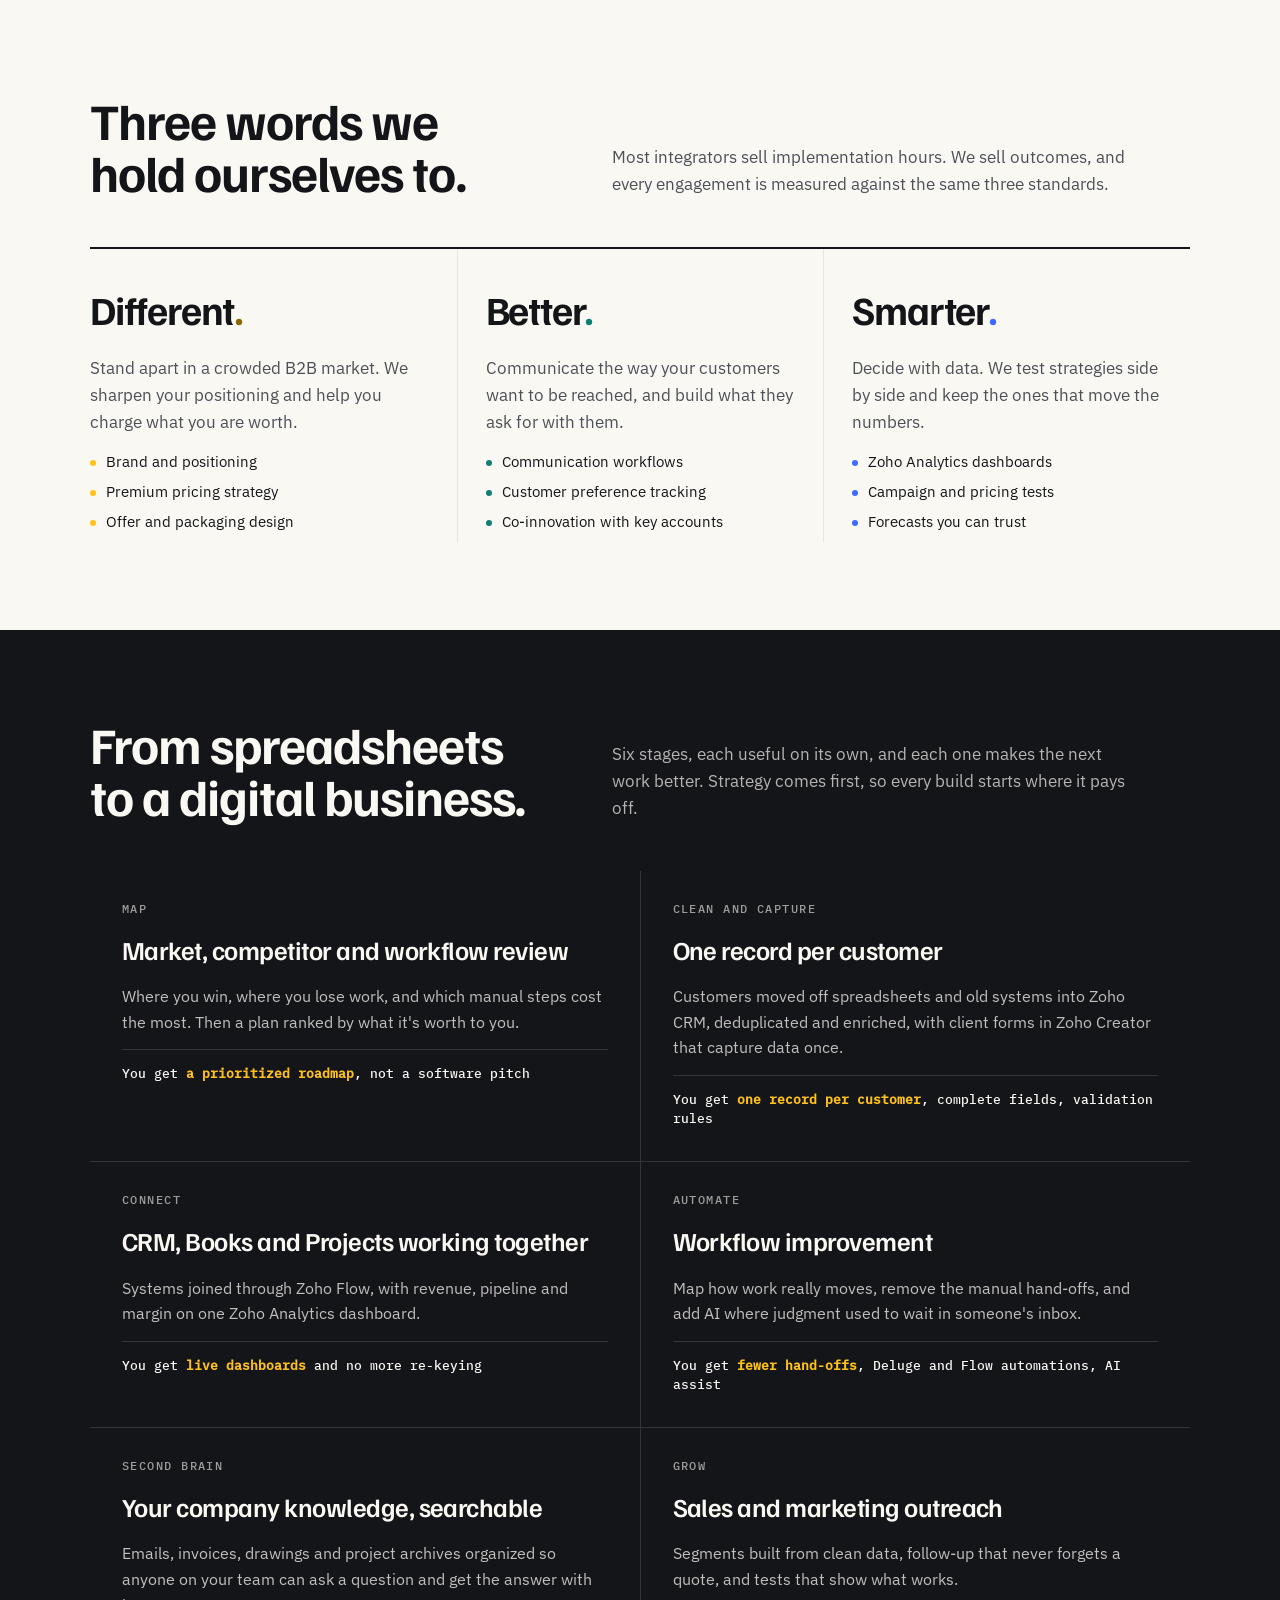
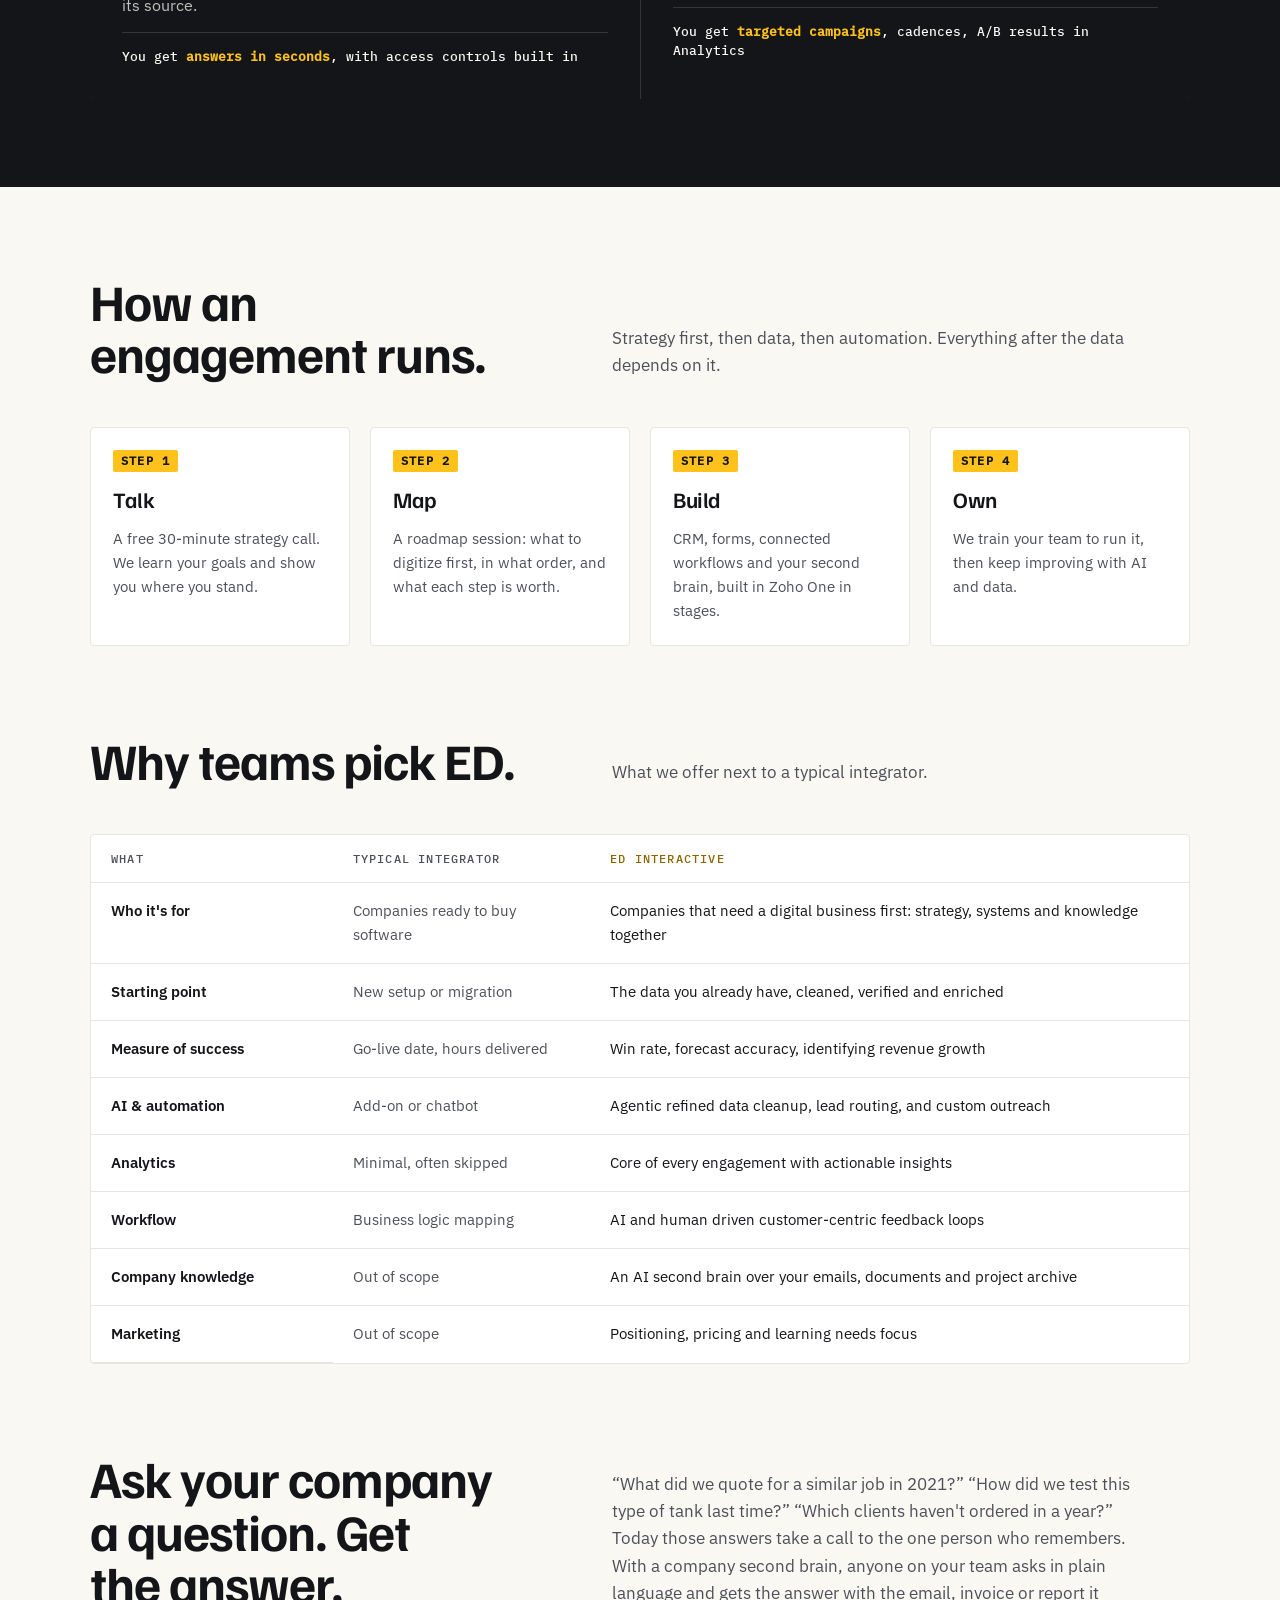
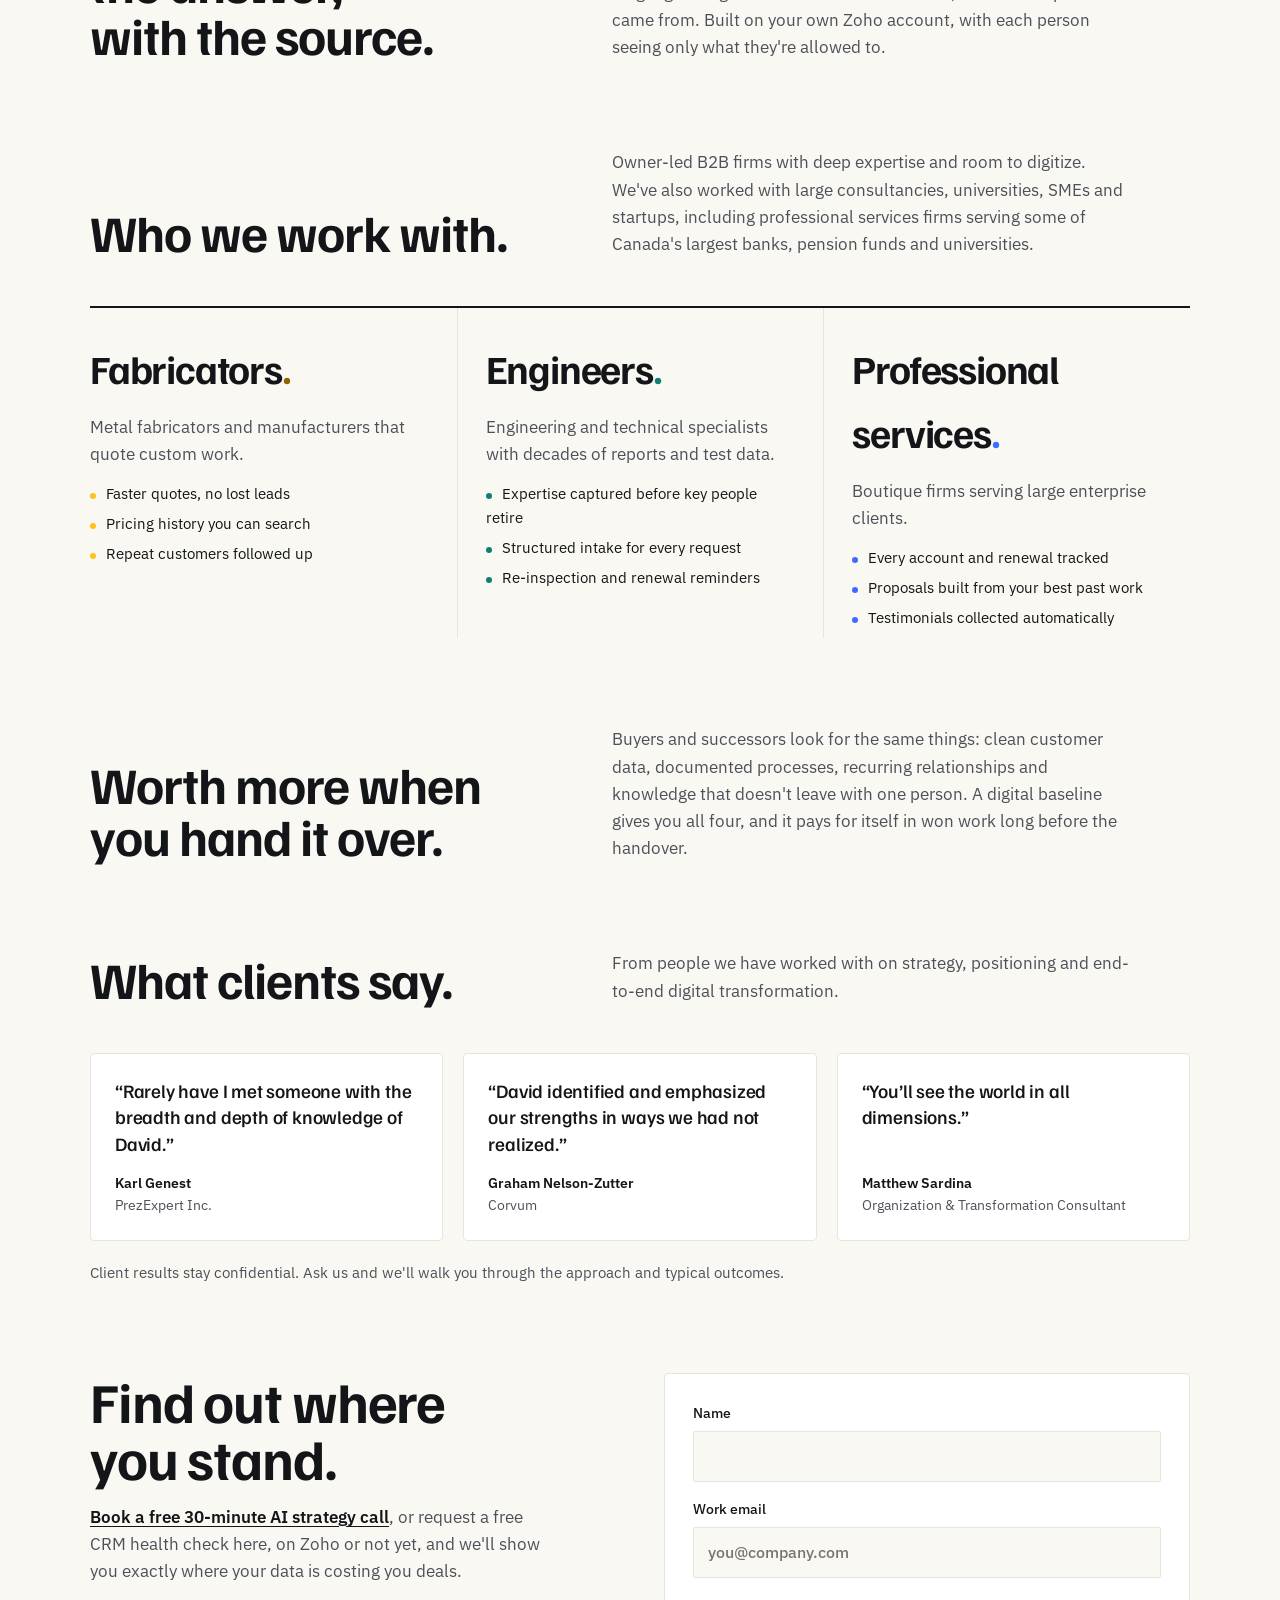
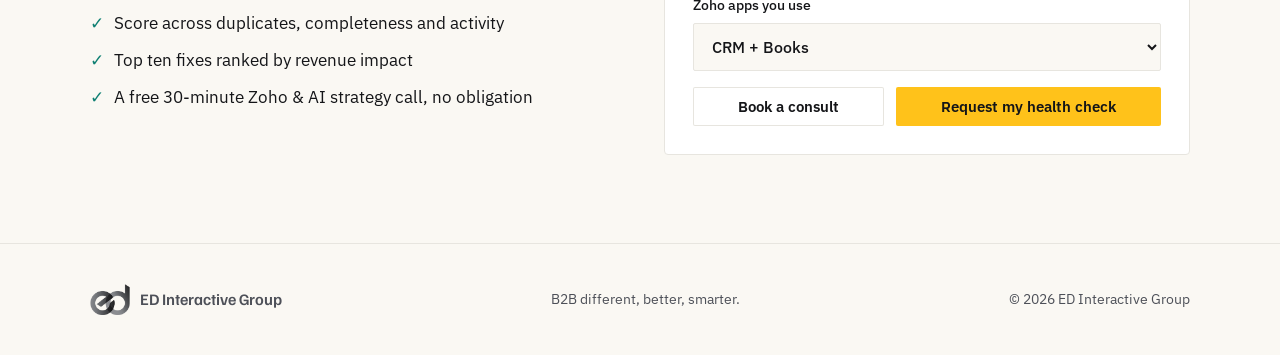
==== commit db551d29: "Homepage: AI strategy call wording; health check open to non-Zoho visitors Co-Authored-By: Claude Op" ====
--- a/index.html
+++ b/index.html
@@ -51,8 +51,8 @@
       <h1 class="tagline"><span class="b2b">B2B</span><span>different<em>.</em></span><span>better<em class="b">.</em></span><span>smarter<em class="s">.</em></span></h1>
       <p class="lede"><strong>Your expertise, made transferable.</strong> We turn know-how locked in spreadsheets, inboxes and project folders into a digital business that wins more work today and is worth more when you hand it over. Strategy first, then the build, in <strong>Zoho One</strong>.</p>
       <div class="cta-row">
-        <a class="btn btn-primary" href="/book/">Book a free strategy call →</a>
-        <a class="btn btn-ghost" href="/health-check/">Already on Zoho? Free CRM health check</a>
+        <a class="btn btn-primary" href="/book/">Book a free AI strategy call →</a>
+        <a class="btn btn-ghost" href="/health-check/">Free CRM health check</a>
       </div>
     </div>
 
@@ -83,11 +83,11 @@
         <article class="pillar">
           <h3>Not digital yet<em>.</em></h3>
           <p>A free 30-minute strategy call on how work, leads and knowledge move through your company, and what to digitize first.</p>
-          <ul><li>Where you lose work today</li><li>What to fix first, and what it's worth</li><li><a href="/book/">Book a free strategy call</a></li></ul>
+          <ul><li>Where you lose work today</li><li>What to fix first, and what it's worth</li><li><a href="/book/">Book a free AI strategy call</a></li></ul>
         </article>
         <article class="pillar better">
-          <h3>Already on Zoho<em>.</em></h3>
-          <p>Give us read-only access and we score your Zoho data on duplicates, completeness and activity.</p>
+          <h3>Check your CRM<em>.</em></h3>
+          <p>On Zoho or not yet, the free health check shows how your customer data scores on duplicates, completeness and activity.</p>
           <ul><li>A health score for your CRM</li><li>The ten fixes that matter most</li><li><a href="/health-check/">Get a free CRM health check</a></li></ul>
         </article>
         <article class="pillar smarter">
@@ -274,7 +274,7 @@
     <div class="wrap closer">
       <div>
         <h2>Find out where you stand.</h2>
-        <p>Not digital yet? <a href="/book/">Book a free 30-minute strategy call</a>. Already on Zoho? Request a free CRM health check here, and we'll show you exactly where your data is costing you deals.</p>
+        <p><a href="/book/">Book a free 30-minute AI strategy call</a>, or request a free CRM health check here, on Zoho or not yet, and we'll show you exactly where your data is costing you deals.</p>
         <ul class="checks">
           <li>Score across duplicates, completeness and activity</li>
           <li>Top ten fixes ranked by revenue impact</li>
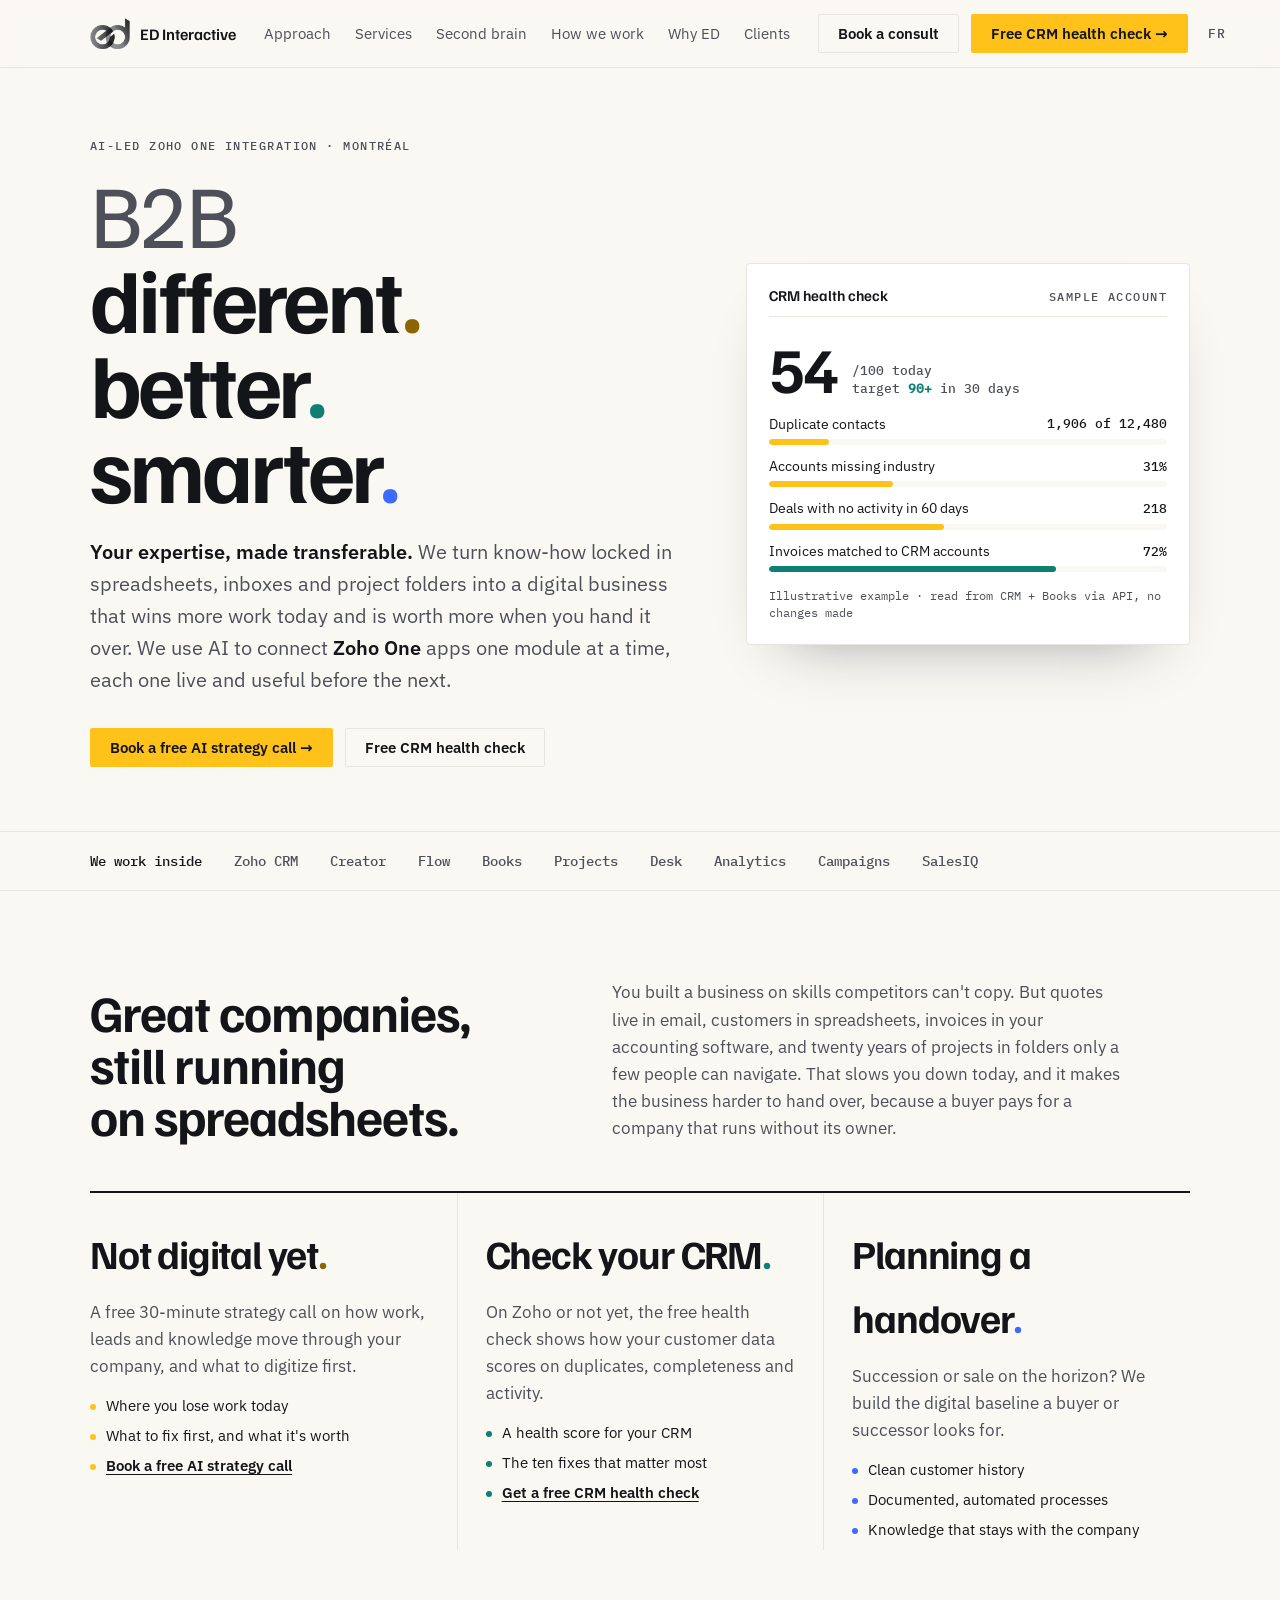
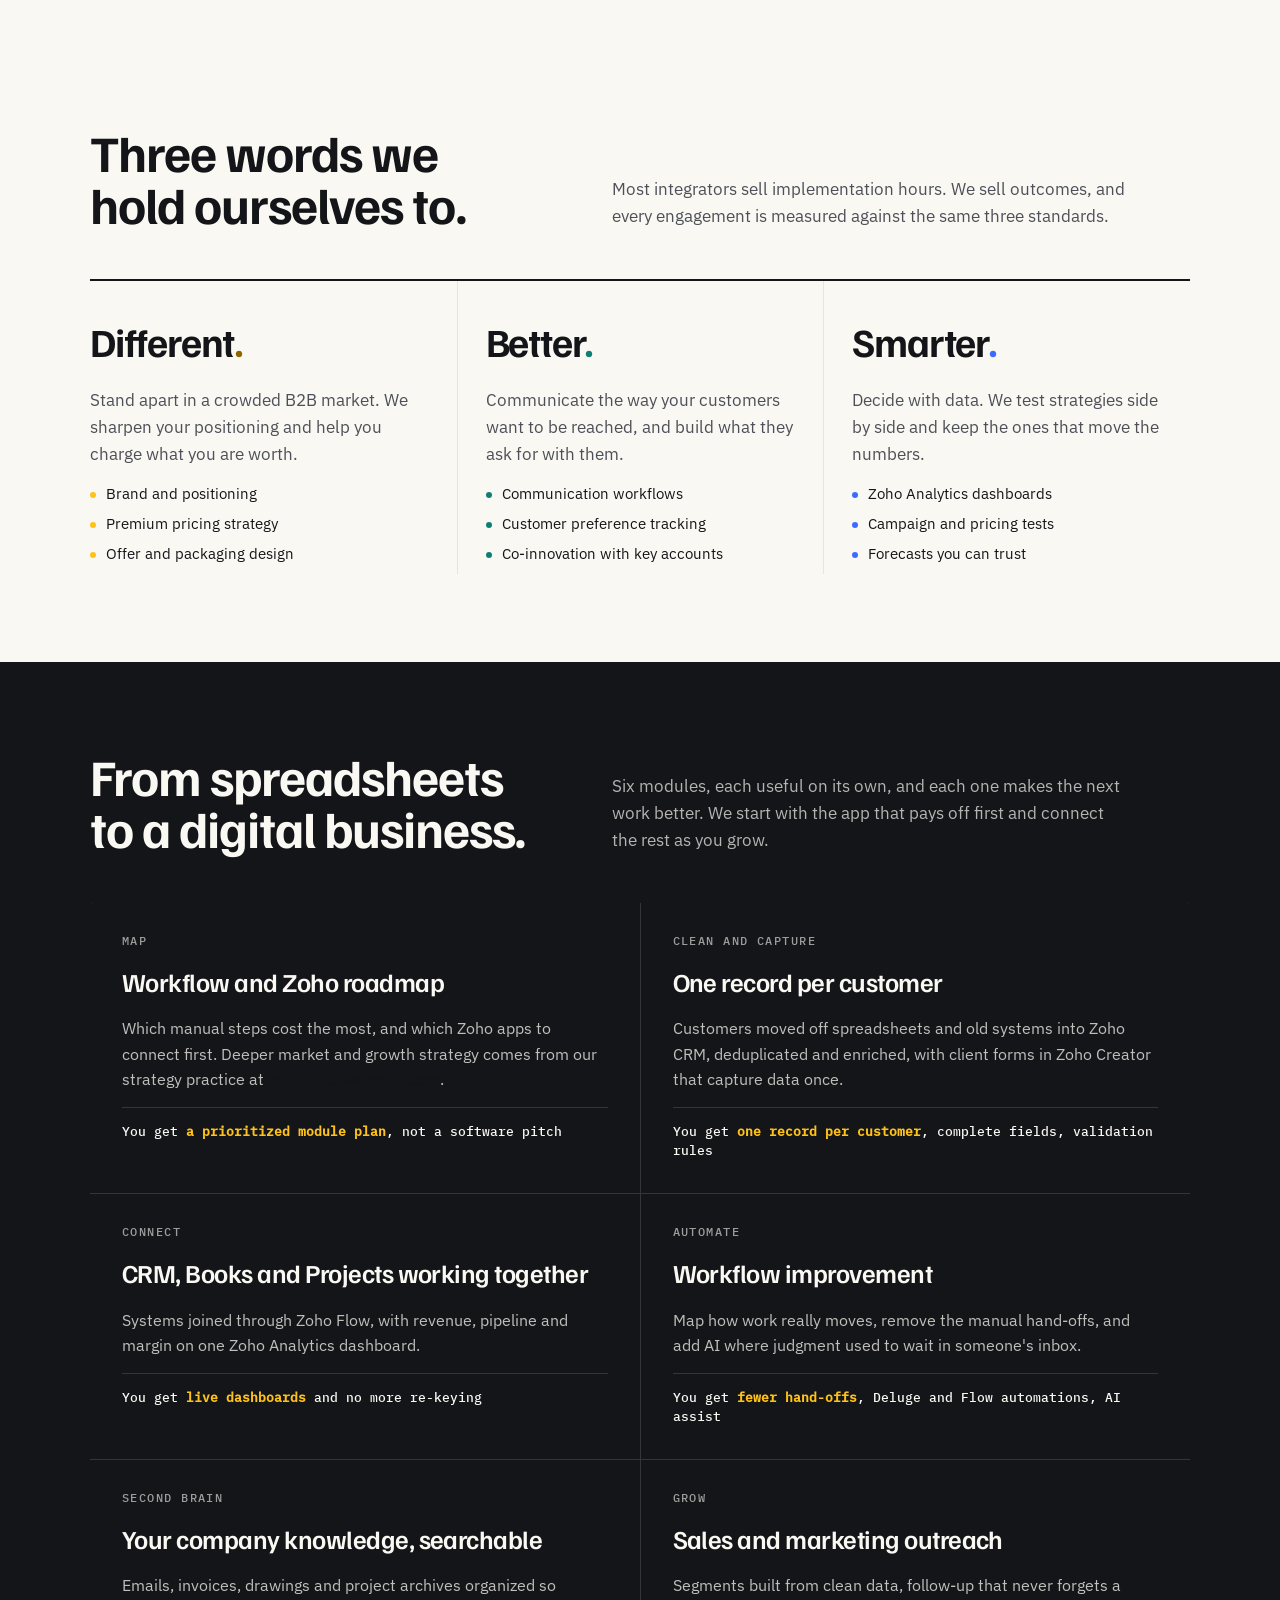
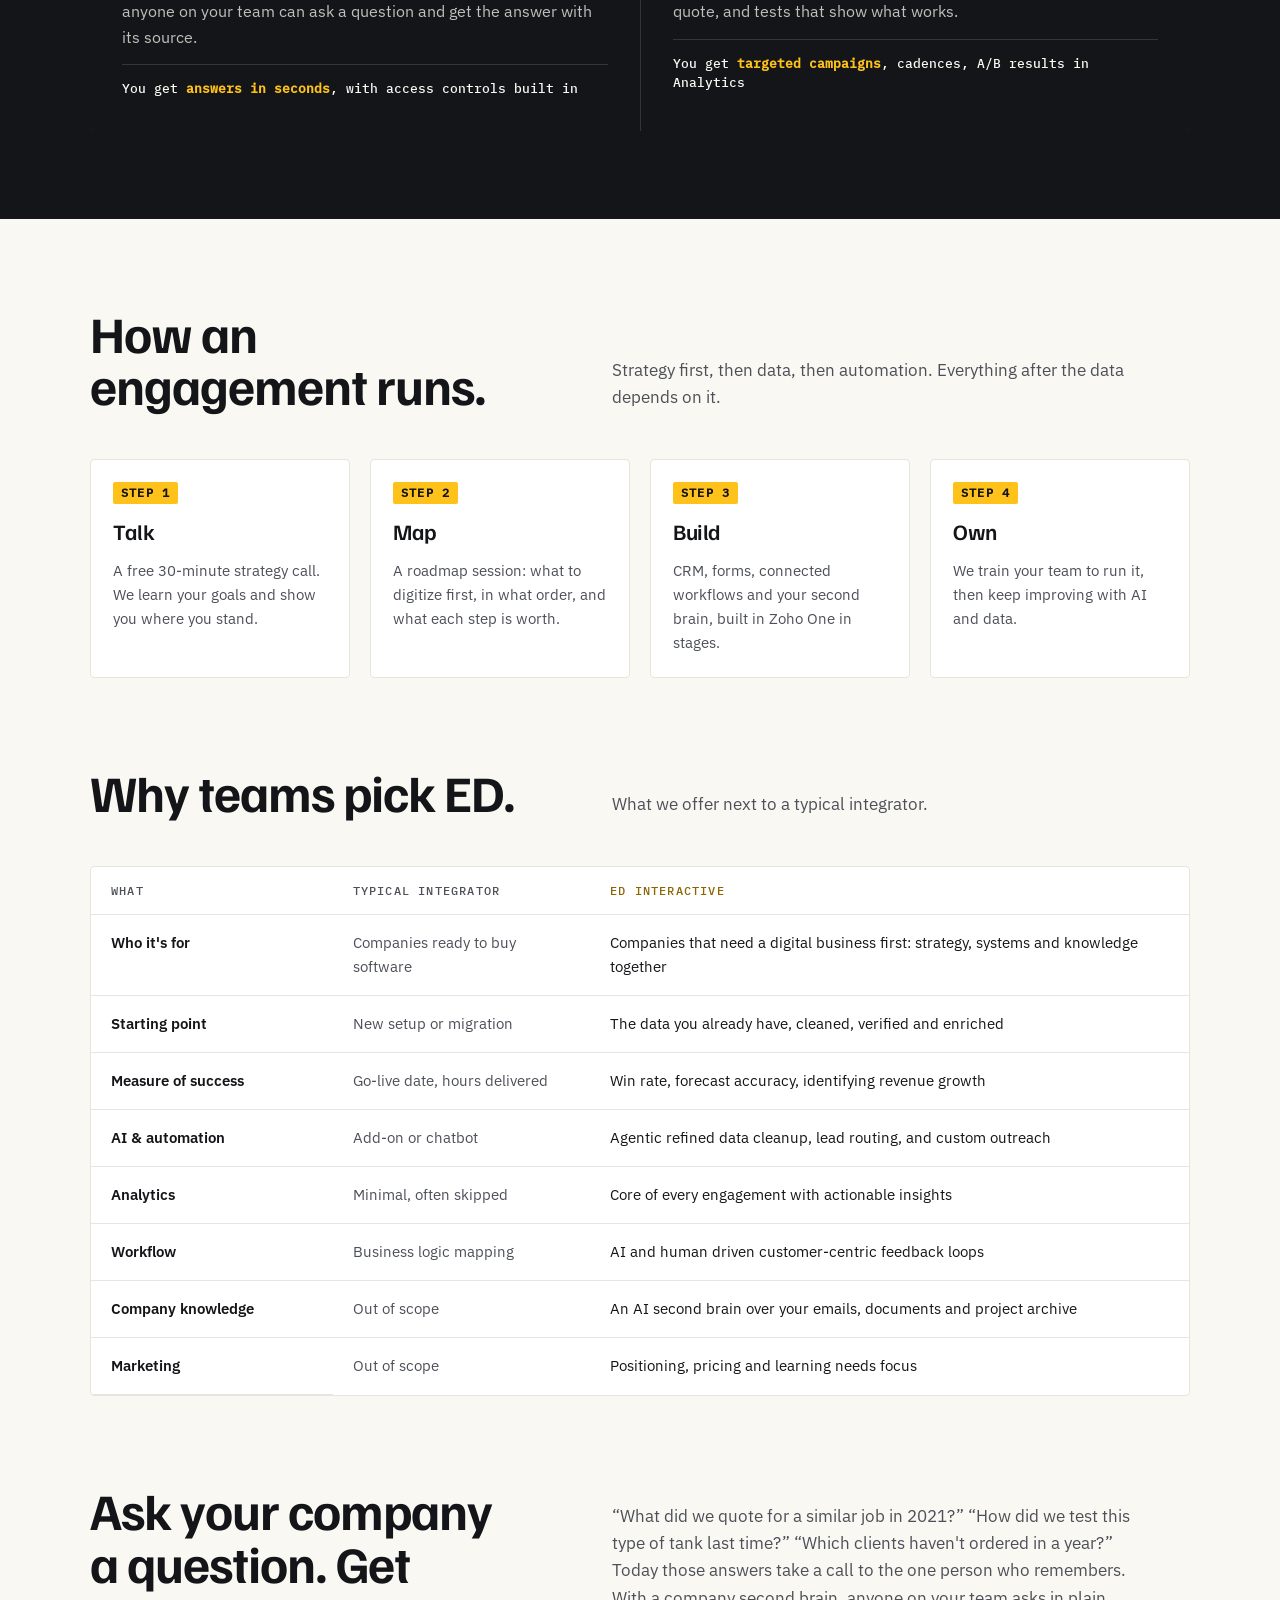
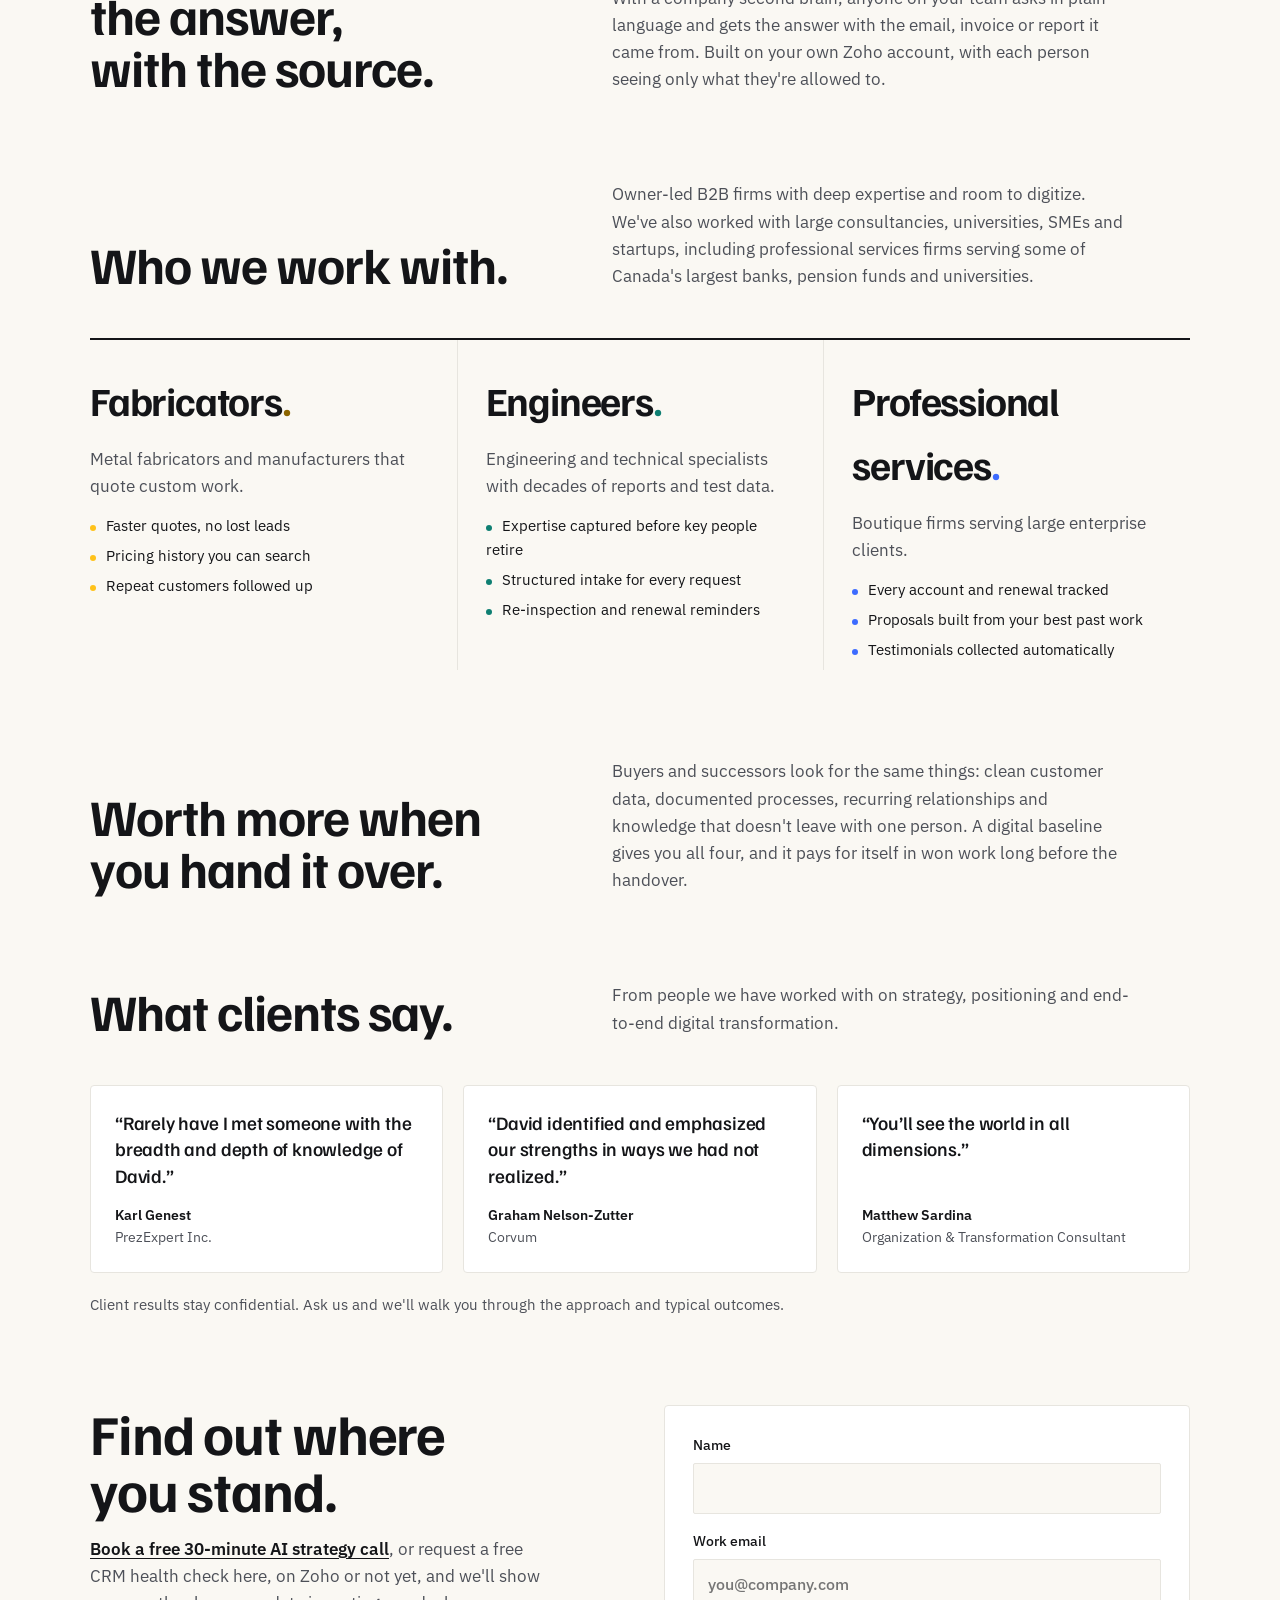
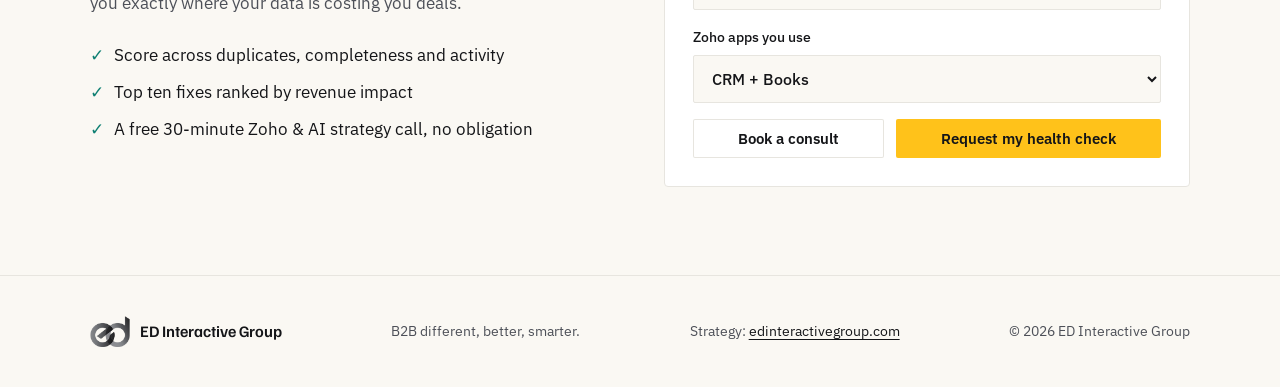
==== commit 7b7a118a: "Position edinteractive.digital as the AI-led Zoho One brand; link strategy to edinteractivegroup.com" ====
--- a/index.html
+++ b/index.html
@@ -3,8 +3,8 @@
 <head>
 <meta charset="utf-8">
 <meta name="viewport" content="width=device-width, initial-scale=1, viewport-fit=cover">
-<title>ED Interactive Group | Your expertise, made transferable</title>
-<meta name="description" content="ED Interactive Group turns know-how locked in spreadsheets, inboxes and project folders into a digital business on Zoho One: strategy first, then CRM, connected workflows and an AI second brain. B2B different, better, smarter.">
+<title>ED Interactive Group | AI-led Zoho One, built module by module</title>
+<meta name="description" content="ED Interactive Group uses AI to connect Zoho One apps module by module, turning know-how locked in spreadsheets, inboxes and project folders into CRM, connected workflows and an AI second brain. B2B different, better, smarter.">
 <link rel="canonical" href="https://edinteractive.digital/">
 <link rel="alternate" hreflang="en" href="https://edinteractive.digital/">
 <link rel="alternate" hreflang="fr" href="https://edinteractive.digital/fr/">
@@ -13,7 +13,7 @@
 <meta property="og:locale" content="en_CA">
 <meta property="og:locale:alternate" content="fr_CA">
 <meta property="og:title" content="ED Interactive Group | B2B different, better, smarter">
-<meta property="og:description" content="ED Interactive Group turns know-how locked in spreadsheets, inboxes and project folders into a digital business on Zoho One: strategy first, then CRM, connected workflows and an AI second brain. B2B different, better, smarter.">
+<meta property="og:description" content="ED Interactive Group uses AI to connect Zoho One apps module by module, turning know-how locked in spreadsheets, inboxes and project folders into CRM, connected workflows and an AI second brain. B2B different, better, smarter.">
 <meta property="og:url" content="https://edinteractive.digital/">
 <meta property="og:image" content="https://edinteractive.digital/assets/img/og.png">
 <meta name="theme-color" content="#141518">
@@ -22,7 +22,7 @@
 <link rel="apple-touch-icon" href="/assets/img/apple-touch-icon-180x180.png?v=2">
 <link rel="preload" href="/assets/fonts/familjen-grotesk.woff2" as="font" type="font/woff2" crossorigin>
 <link rel="preload" href="/assets/fonts/ibm-plex-sans.woff2" as="font" type="font/woff2" crossorigin>
-<link rel="stylesheet" href="/assets/css/site.css?v=9">
+<link rel="stylesheet" href="/assets/css/site.css?v=10">
 <script type="application/ld+json">{"@context":"https://schema.org","@type":"ProfessionalService","name":"ED Interactive Group","url":"https://edinteractive.digital/","slogan":"B2B different, better, smarter","telephone":"+1-514-705-3744","areaServed":"CA","sameAs":["https://edinteractivegroup.com/"]}</script>
 <script src="/assets/js/site.js?v=2" defer></script>
 </head>
@@ -47,9 +47,9 @@
 <main id="top">
   <div class="wrap hero">
     <div>
-      <p class="eyebrow">Evolving human + AI solutions · Zoho One · Montréal</p>
+      <p class="eyebrow">AI-led Zoho One integration · Montréal</p>
       <h1 class="tagline"><span class="b2b">B2B</span><span>different<em>.</em></span><span>better<em class="b">.</em></span><span>smarter<em class="s">.</em></span></h1>
-      <p class="lede"><strong>Your expertise, made transferable.</strong> We turn know-how locked in spreadsheets, inboxes and project folders into a digital business that wins more work today and is worth more when you hand it over. Strategy first, then the build, in <strong>Zoho One</strong>.</p>
+      <p class="lede"><strong>Your expertise, made transferable.</strong> We turn know-how locked in spreadsheets, inboxes and project folders into a digital business that wins more work today and is worth more when you hand it over. We use AI to connect <strong>Zoho One</strong> apps one module at a time, each one live and useful before the next.</p>
       <div class="cta-row">
         <a class="btn btn-primary" href="/book/">Book a free AI strategy call →</a>
         <a class="btn btn-ghost" href="/health-check/">Free CRM health check</a>
@@ -129,14 +129,14 @@
     <div class="wrap">
       <div class="sec-head">
         <h2>From spreadsheets to a digital business.</h2>
-        <p>Six stages, each useful on its own, and each one makes the next work better. Strategy comes first, so every build starts where it pays off.</p>
+        <p>Six modules, each useful on its own, and each one makes the next work better. We start with the app that pays off first and connect the rest as you grow.</p>
       </div>
       <div class="svc-grid">
         <article class="svc">
           <span class="eyebrow">Map</span>
-          <h3>Market, competitor and workflow review</h3>
-          <p>Where you win, where you lose work, and which manual steps cost the most. Then a plan ranked by what it's worth to you.</p>
-          <p class="out">You get <b>a prioritized roadmap</b>, not a software pitch</p>
+          <h3>Workflow and Zoho roadmap</h3>
+          <p>Which manual steps cost the most, and which Zoho apps to connect first. Deeper market and growth strategy comes from our strategy practice at <a href="https://edinteractivegroup.com/">edinteractivegroup.com</a>.</p>
+          <p class="out">You get <b>a prioritized module plan</b>, not a software pitch</p>
         </article>
         <article class="svc">
           <span class="eyebrow">Clean and capture</span>
@@ -303,6 +303,7 @@
   <div class="wrap">
     <a class="brand" href="#top"><span class="mark" aria-hidden="true"></span>ED Interactive Group</a>
     <span>B2B different, better, smarter.</span>
+    <span>Strategy: <a href="https://edinteractivegroup.com/">edinteractivegroup.com</a></span>
     <span>© 2026 ED Interactive Group</span>
   </div>
 </footer>
--- a/assets/css/site.css
+++ b/assets/css/site.css
@@ -189,3 +189,4 @@
 .voices-note{margin-top:20px;font-size:15px;color:var(--muted)}
 .closer p a{color:var(--ink);font-weight:600;text-underline-offset:3px}
 #brain .sec-head,#handover .sec-head{margin-bottom:0}
+.svc p a,footer a{color:var(--ink);text-underline-offset:3px}
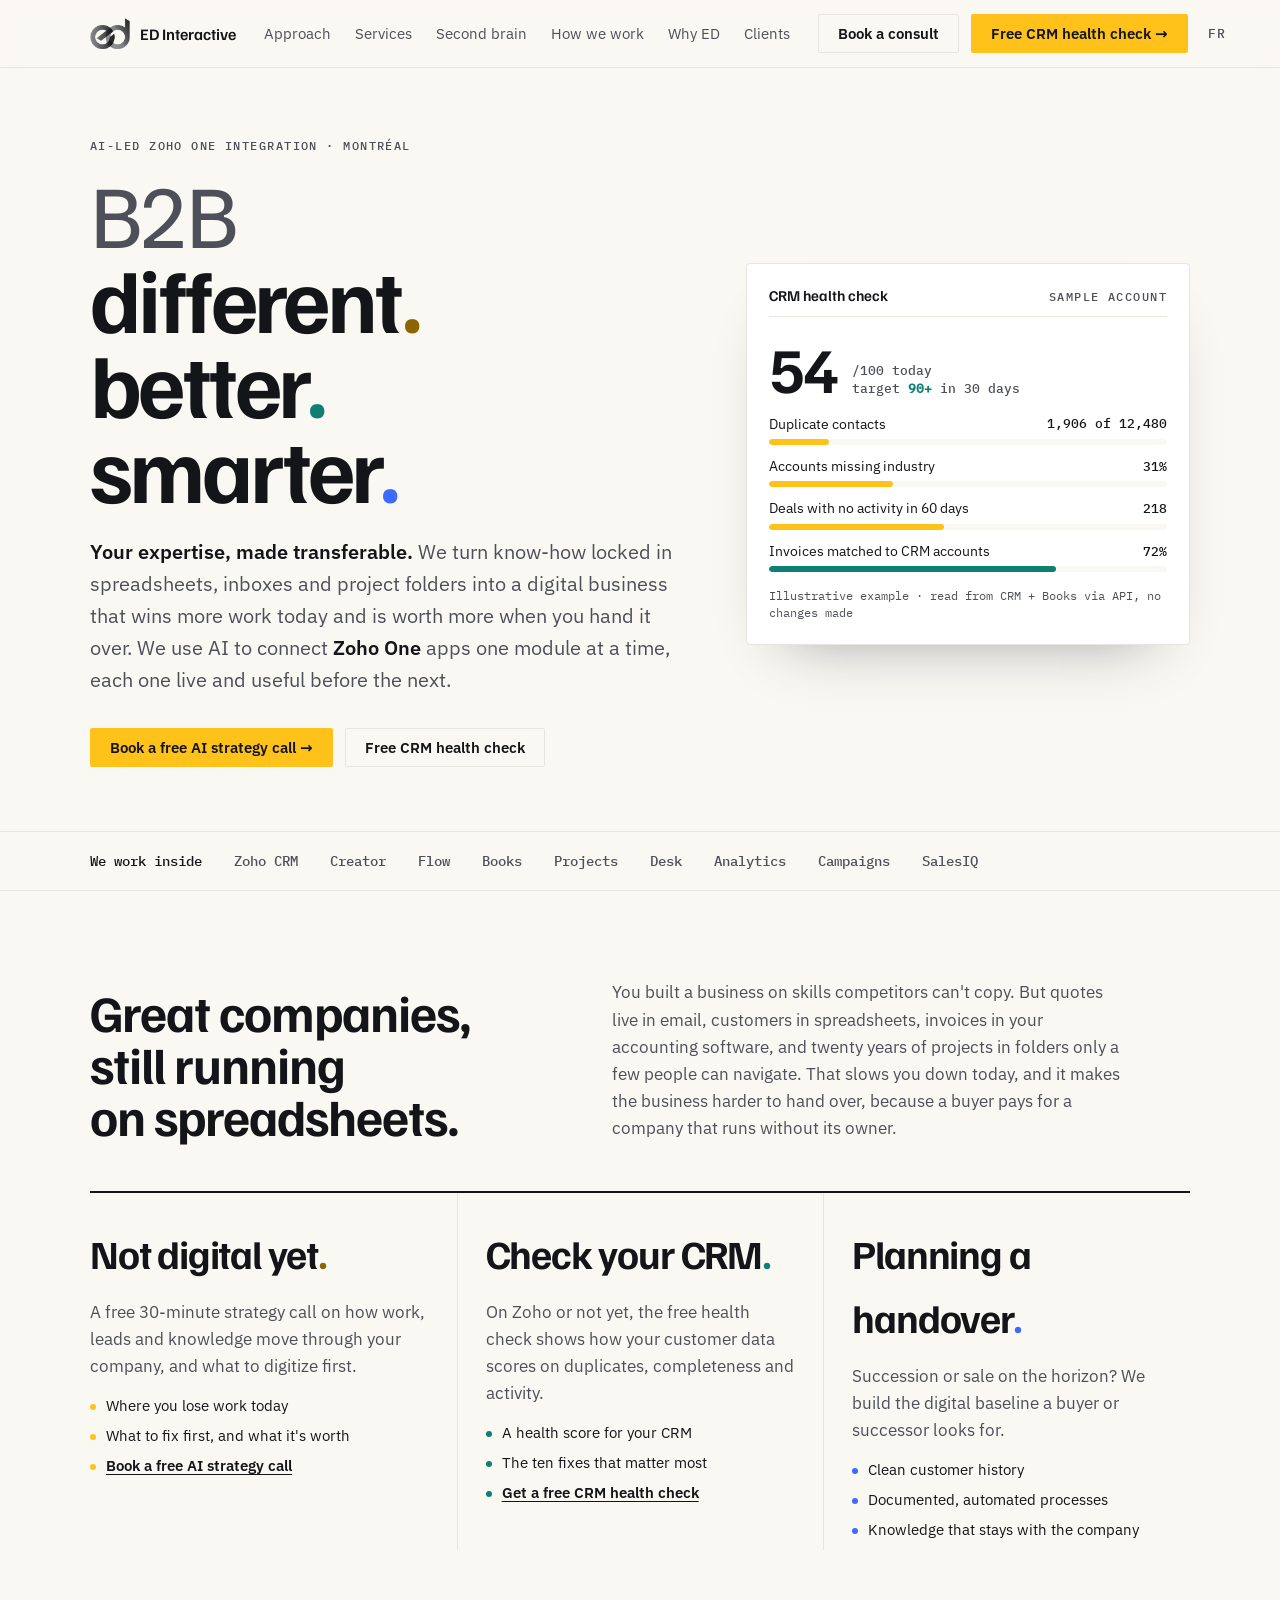
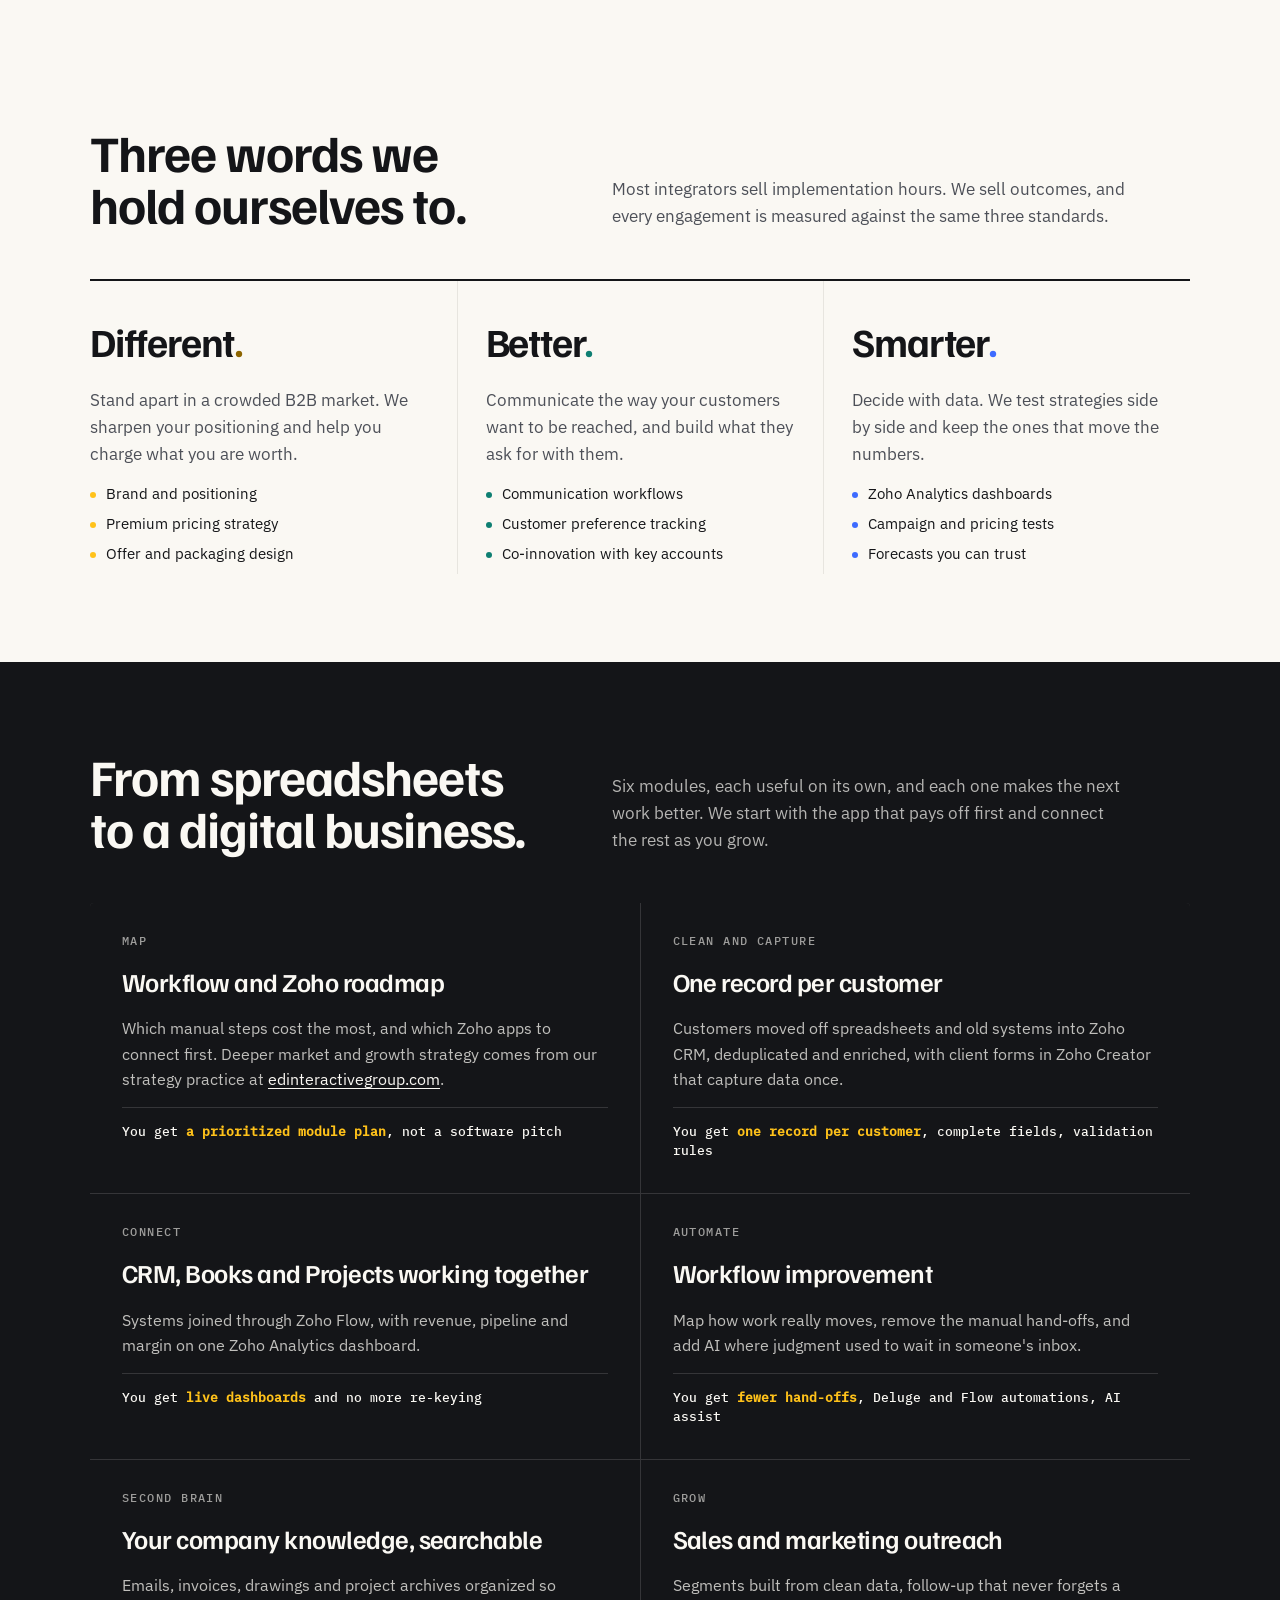
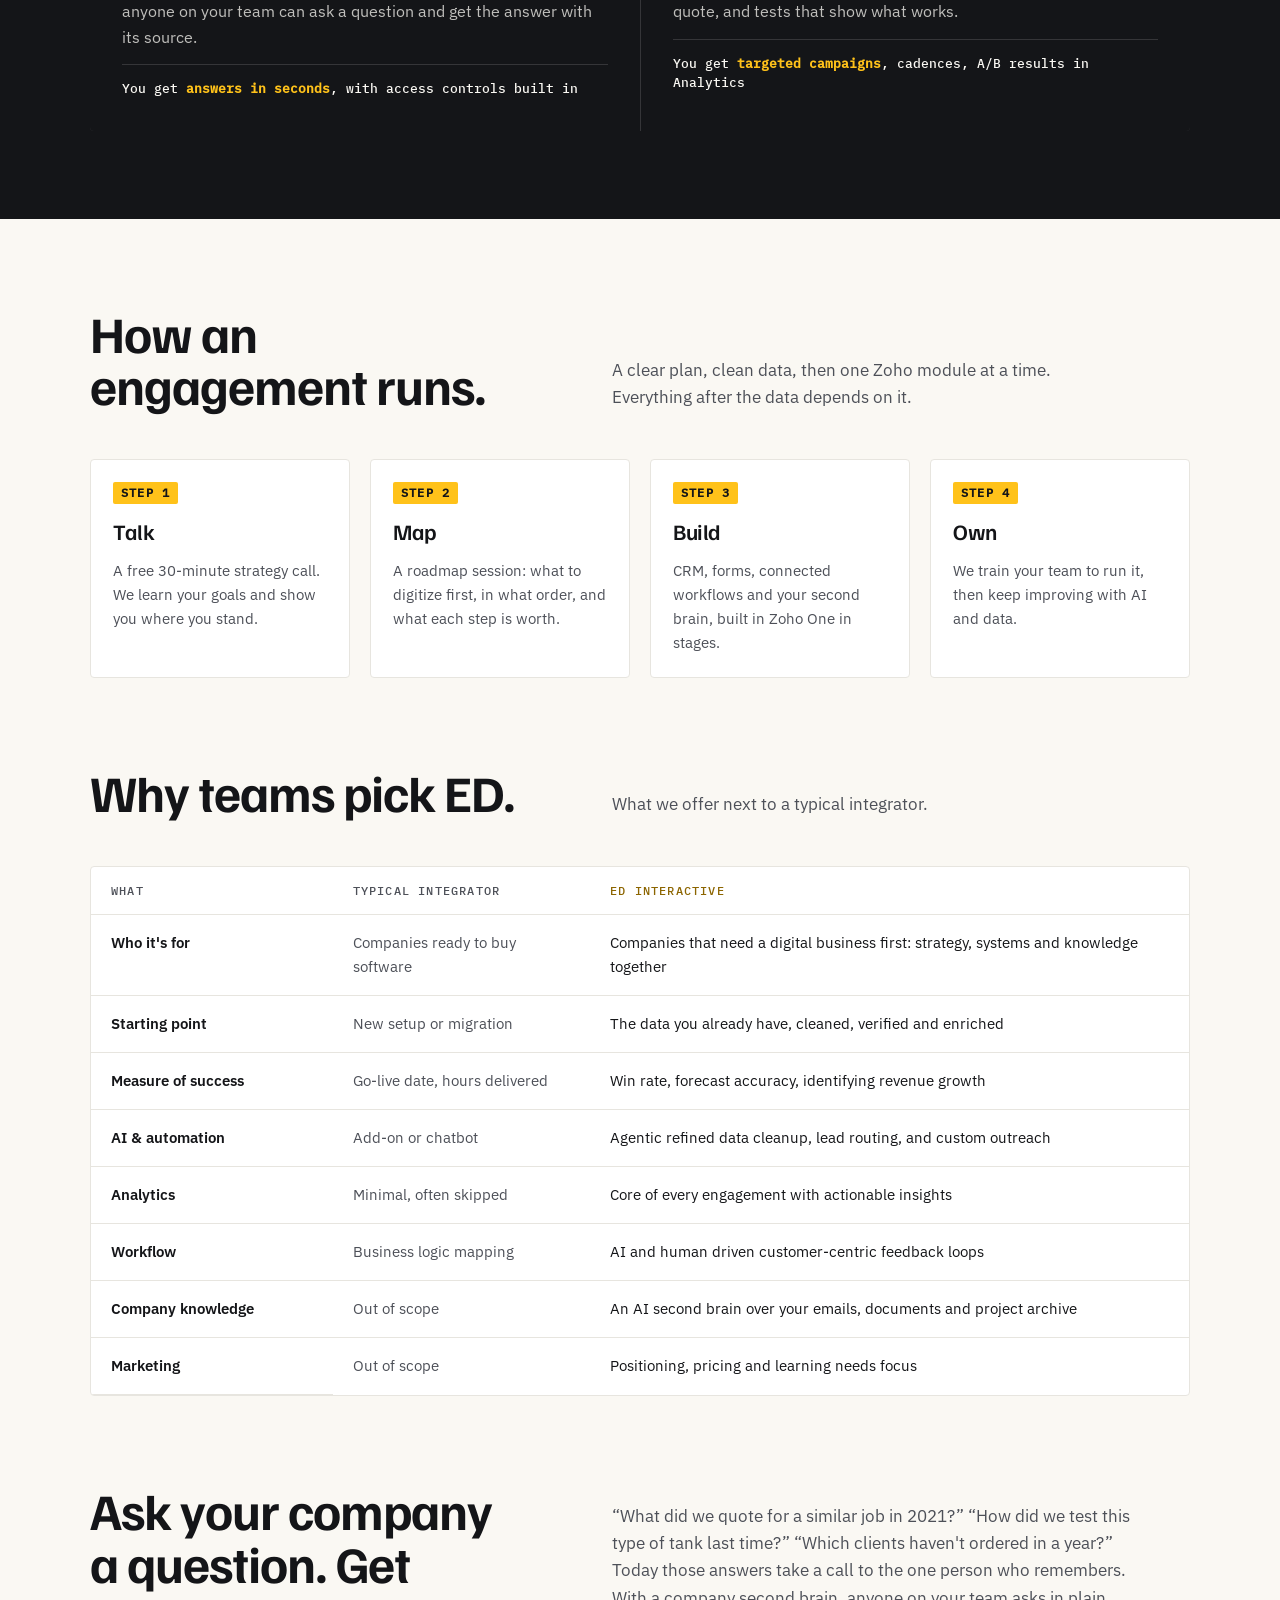
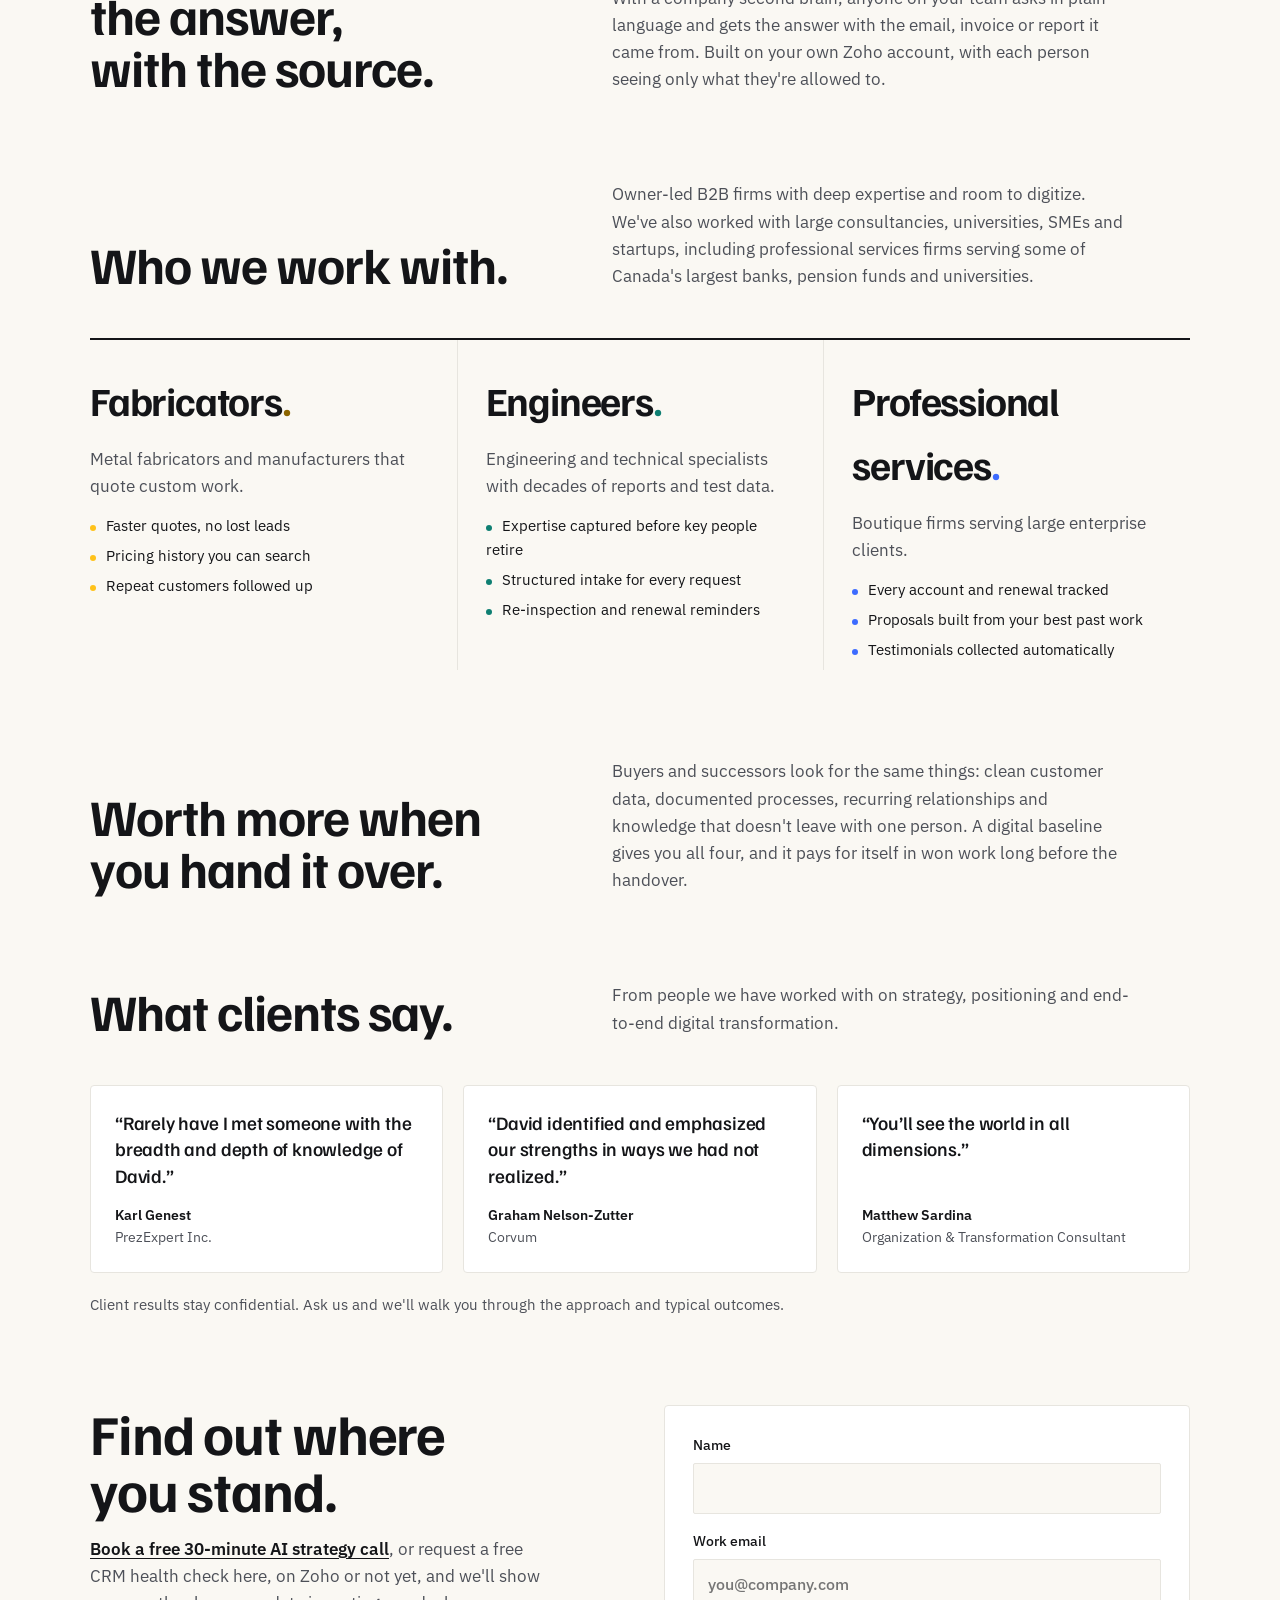
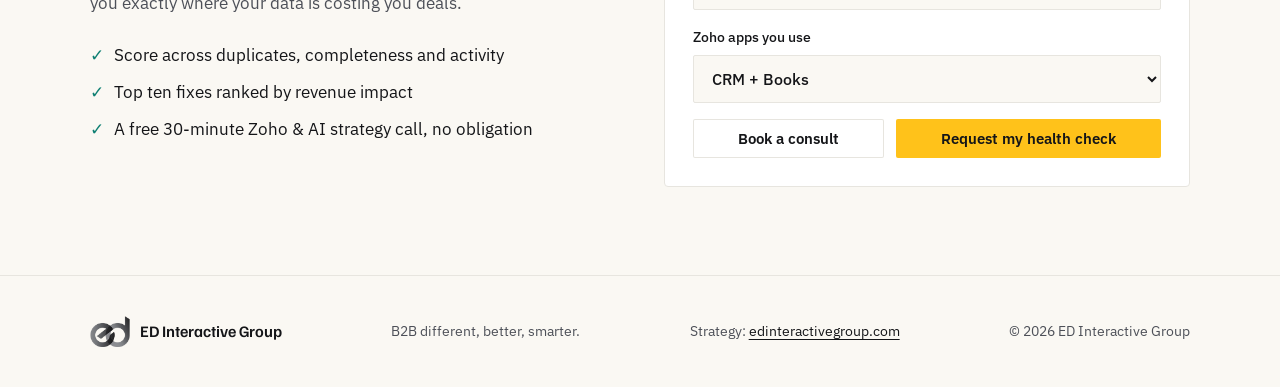
==== commit 29fe3a85: "Make strategy link readable on dark services section; align process intro with module framing Co-Aut" ====
--- a/index.html
+++ b/index.html
@@ -22,7 +22,7 @@
 <link rel="apple-touch-icon" href="/assets/img/apple-touch-icon-180x180.png?v=2">
 <link rel="preload" href="/assets/fonts/familjen-grotesk.woff2" as="font" type="font/woff2" crossorigin>
 <link rel="preload" href="/assets/fonts/ibm-plex-sans.woff2" as="font" type="font/woff2" crossorigin>
-<link rel="stylesheet" href="/assets/css/site.css?v=10">
+<link rel="stylesheet" href="/assets/css/site.css?v=11">
 <script type="application/ld+json">{"@context":"https://schema.org","@type":"ProfessionalService","name":"ED Interactive Group","url":"https://edinteractive.digital/","slogan":"B2B different, better, smarter","telephone":"+1-514-705-3744","areaServed":"CA","sameAs":["https://edinteractivegroup.com/"]}</script>
 <script src="/assets/js/site.js?v=2" defer></script>
 </head>
@@ -176,7 +176,7 @@
     <div class="wrap">
       <div class="sec-head">
         <h2>How an engagement runs.</h2>
-        <p>Strategy first, then data, then automation. Everything after the data depends on it.</p>
+        <p>A clear plan, clean data, then one Zoho module at a time. Everything after the data depends on it.</p>
       </div>
       <div class="flow">
         <div class="step"><h3>Talk</h3><p>A free 30-minute strategy call. We learn your goals and show you where you stand.</p></div>
--- a/assets/css/site.css
+++ b/assets/css/site.css
@@ -189,4 +189,5 @@
 .voices-note{margin-top:20px;font-size:15px;color:var(--muted)}
 .closer p a{color:var(--ink);font-weight:600;text-underline-offset:3px}
 #brain .sec-head,#handover .sec-head{margin-bottom:0}
-.svc p a,footer a{color:var(--ink);text-underline-offset:3px}
+footer a{color:var(--ink);text-underline-offset:3px}
+.services .svc p a{color:var(--on-graphite);text-underline-offset:3px}
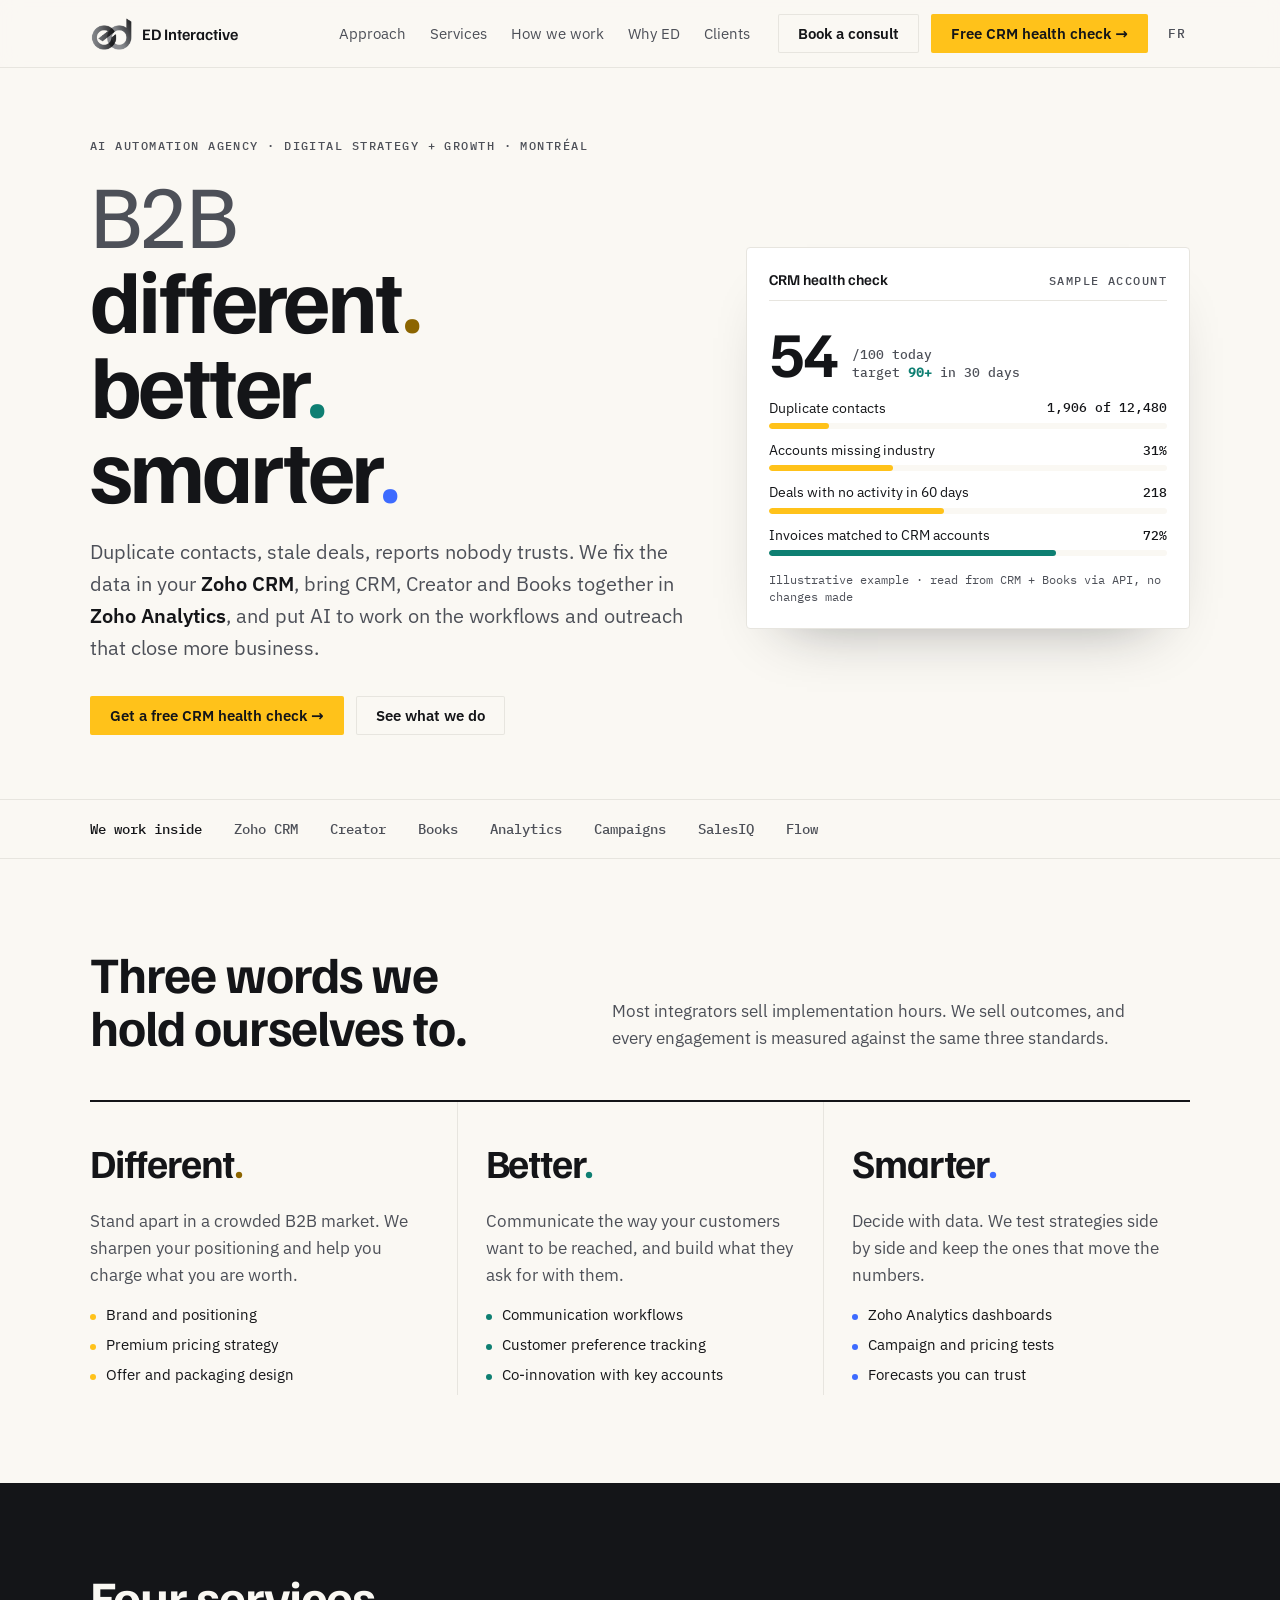
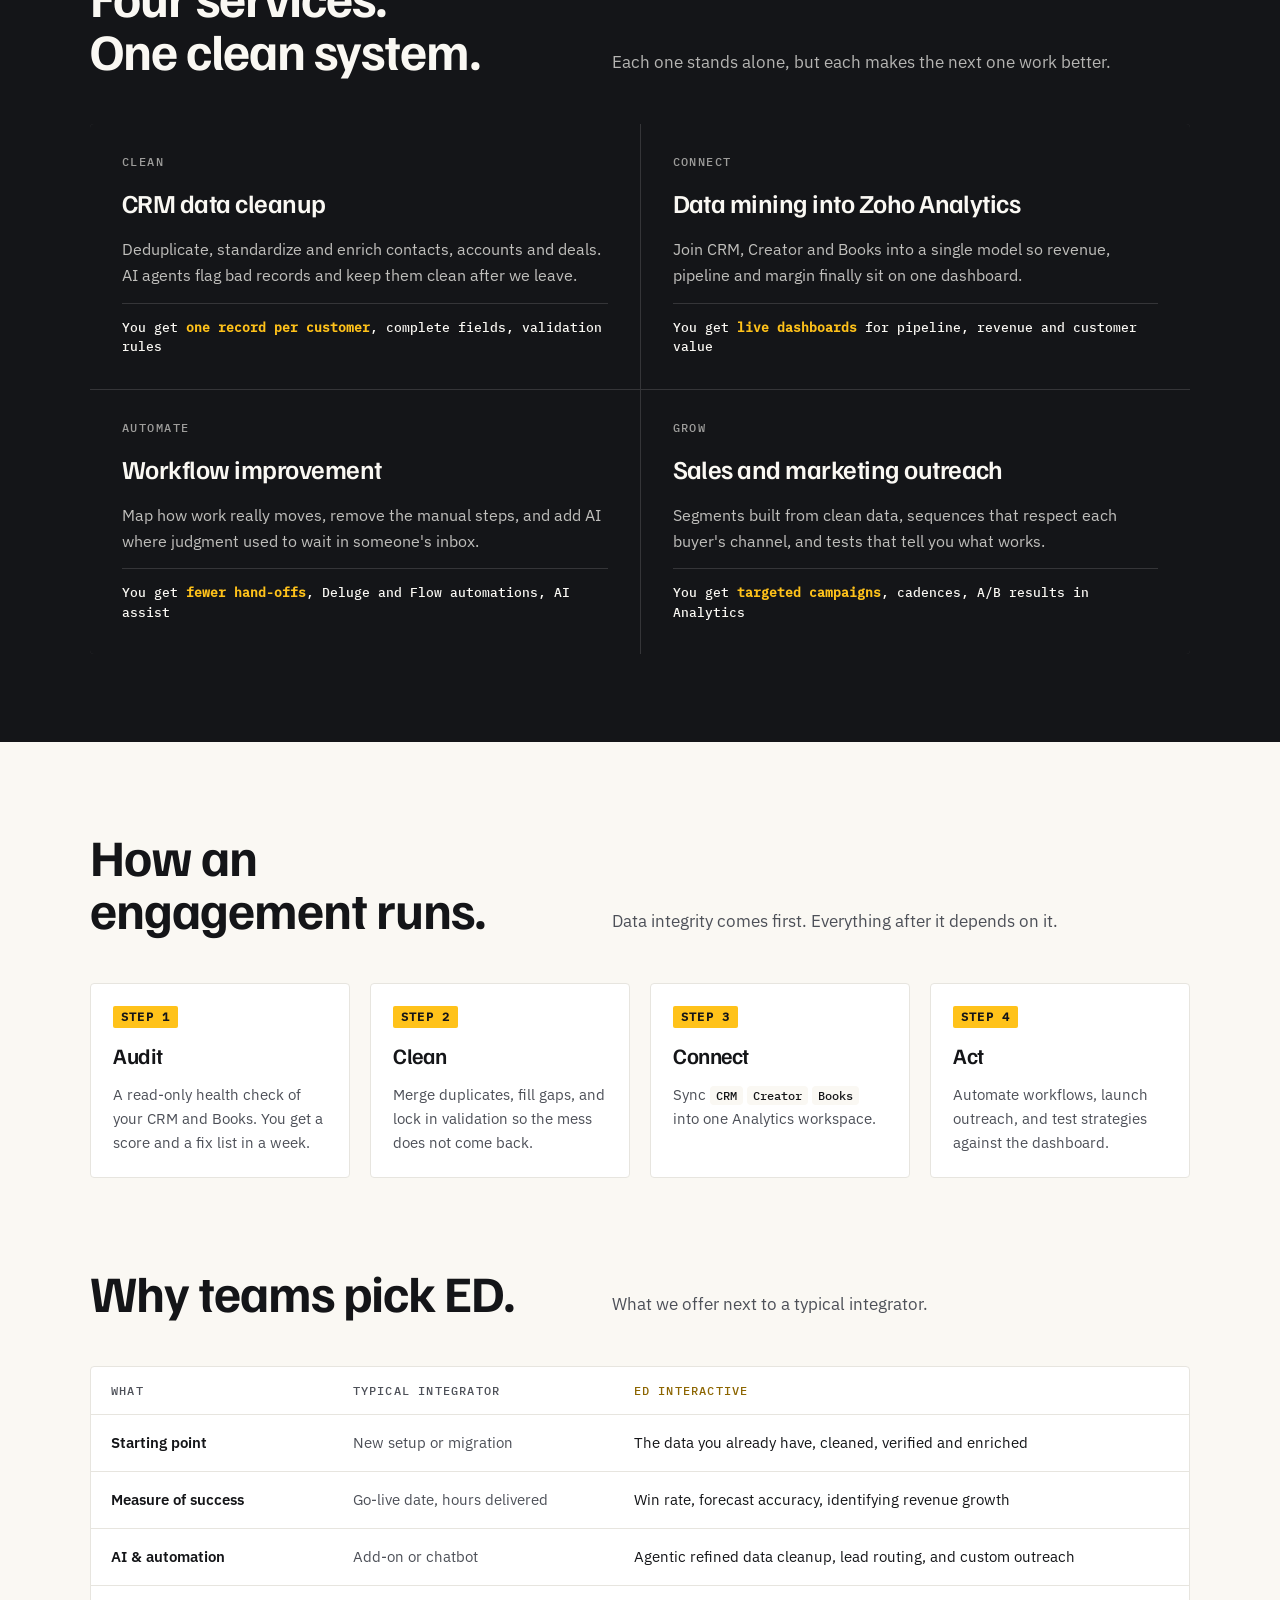
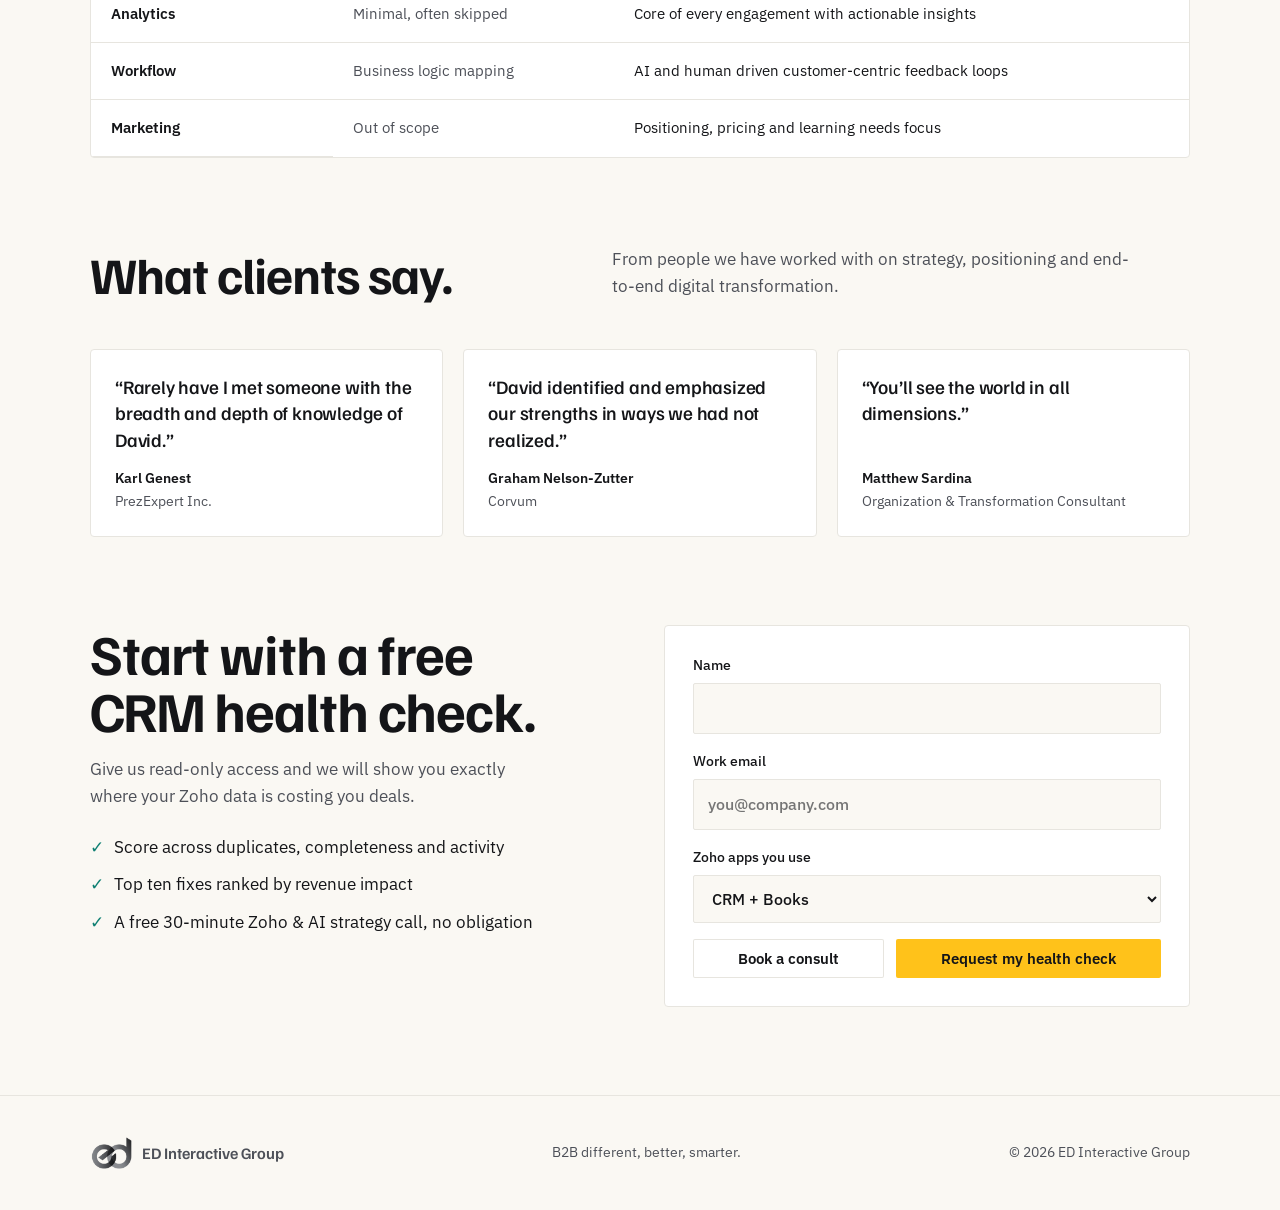
==== commit 1ce6e2c1: "Mobile header: show Book a consult, fix logo crop - Keep "Book a consult" visible on phones as a sol" ====
--- a/index.html
+++ b/index.html
@@ -3,8 +3,8 @@
 <head>
 <meta charset="utf-8">
 <meta name="viewport" content="width=device-width, initial-scale=1, viewport-fit=cover">
-<title>ED Interactive Group | AI-led Zoho One, built module by module</title>
-<meta name="description" content="ED Interactive Group uses AI to connect Zoho One apps module by module, turning know-how locked in spreadsheets, inboxes and project folders into CRM, connected workflows and an AI second brain. B2B different, better, smarter.">
+<title>ED Interactive Group | Evolving AI automation for Zoho</title>
+<meta name="description" content="ED Interactive Group is an AI automation agency for Zoho. We clean CRM data, connect CRM, Creator and Books to Zoho Analytics, and automate workflows and outreach. B2B different, better, smarter.">
 <link rel="canonical" href="https://edinteractive.digital/">
 <link rel="alternate" hreflang="en" href="https://edinteractive.digital/">
 <link rel="alternate" hreflang="fr" href="https://edinteractive.digital/fr/">
@@ -13,7 +13,7 @@
 <meta property="og:locale" content="en_CA">
 <meta property="og:locale:alternate" content="fr_CA">
 <meta property="og:title" content="ED Interactive Group | B2B different, better, smarter">
-<meta property="og:description" content="ED Interactive Group uses AI to connect Zoho One apps module by module, turning know-how locked in spreadsheets, inboxes and project folders into CRM, connected workflows and an AI second brain. B2B different, better, smarter.">
+<meta property="og:description" content="ED Interactive Group is an AI automation agency for Zoho. We clean CRM data, connect CRM, Creator and Books to Zoho Analytics, and automate workflows and outreach. B2B different, better, smarter.">
 <meta property="og:url" content="https://edinteractive.digital/">
 <meta property="og:image" content="https://edinteractive.digital/assets/img/og.png">
 <meta name="theme-color" content="#141518">
@@ -22,7 +22,7 @@
 <link rel="apple-touch-icon" href="/assets/img/apple-touch-icon-180x180.png?v=2">
 <link rel="preload" href="/assets/fonts/familjen-grotesk.woff2" as="font" type="font/woff2" crossorigin>
 <link rel="preload" href="/assets/fonts/ibm-plex-sans.woff2" as="font" type="font/woff2" crossorigin>
-<link rel="stylesheet" href="/assets/css/site.css?v=11">
+<link rel="stylesheet" href="/assets/css/site.css?v=9">
 <script type="application/ld+json">{"@context":"https://schema.org","@type":"ProfessionalService","name":"ED Interactive Group","url":"https://edinteractive.digital/","slogan":"B2B different, better, smarter","telephone":"+1-514-705-3744","areaServed":"CA","sameAs":["https://edinteractivegroup.com/"]}</script>
 <script src="/assets/js/site.js?v=2" defer></script>
 </head>
@@ -33,13 +33,12 @@
     <ul>
       <li><a href="#approach">Approach</a></li>
       <li><a href="#services">Services</a></li>
-      <li><a href="#brain">Second brain</a></li>
       <li><a href="#process">How we work</a></li>
       <li><a href="#why">Why ED</a></li>
       <li><a href="#voices">Clients</a></li>
     </ul>
     <a class="btn btn-ghost nav-consult" href="/book/">Book a consult</a>
-    <a class="btn btn-primary" href="/health-check/">Free CRM health check →</a>
+    <a class="btn btn-primary" href="/health-check/"><span class="nav-full">Free CRM health check →</span><span class="nav-short">Health check</span></a>
     <a class="nav-lang" href="/fr/" hreflang="fr" lang="fr" title="Français">FR</a>
   </div>
 </header>
@@ -47,12 +46,12 @@
 <main id="top">
   <div class="wrap hero">
     <div>
-      <p class="eyebrow">AI-led Zoho One integration · Montréal</p>
+      <p class="eyebrow">AI automation agency · Digital strategy + growth · Montréal</p>
       <h1 class="tagline"><span class="b2b">B2B</span><span>different<em>.</em></span><span>better<em class="b">.</em></span><span>smarter<em class="s">.</em></span></h1>
-      <p class="lede"><strong>Your expertise, made transferable.</strong> We turn know-how locked in spreadsheets, inboxes and project folders into a digital business that wins more work today and is worth more when you hand it over. We use AI to connect <strong>Zoho One</strong> apps one module at a time, each one live and useful before the next.</p>
+      <p class="lede">Duplicate contacts, stale deals, reports nobody trusts. We fix the data in your <strong>Zoho CRM</strong>, bring CRM, Creator and Books together in <strong>Zoho Analytics</strong>, and put AI to work on the workflows and outreach that close more business.</p>
       <div class="cta-row">
-        <a class="btn btn-primary" href="/book/">Book a free AI strategy call →</a>
-        <a class="btn btn-ghost" href="/health-check/">Free CRM health check</a>
+        <a class="btn btn-primary" href="/health-check/">Get a free CRM health check →</a>
+        <a class="btn btn-ghost" href="#services">See what we do</a>
       </div>
     </div>
 
@@ -70,34 +69,8 @@
   </div>
 
   <div class="apps"><div class="wrap">
-    <span>We work inside</span><span>Zoho CRM</span><span>Creator</span><span>Flow</span><span>Books</span><span>Projects</span><span>Desk</span><span>Analytics</span><span>Campaigns</span><span>SalesIQ</span>
+    <span>We work inside</span><span>Zoho CRM</span><span>Creator</span><span>Books</span><span>Analytics</span><span>Campaigns</span><span>SalesIQ</span><span>Flow</span>
   </div></div>
-
-  <section id="problem">
-    <div class="wrap">
-      <div class="sec-head">
-        <h2>Great companies, still running on spreadsheets.</h2>
-        <p>You built a business on skills competitors can't copy. But quotes live in email, customers in spreadsheets, invoices in your accounting software, and twenty years of projects in folders only a few people can navigate. That slows you down today, and it makes the business harder to hand over, because a buyer pays for a company that runs without its owner.</p>
-      </div>
-      <div class="pillars">
-        <article class="pillar">
-          <h3>Not digital yet<em>.</em></h3>
-          <p>A free 30-minute strategy call on how work, leads and knowledge move through your company, and what to digitize first.</p>
-          <ul><li>Where you lose work today</li><li>What to fix first, and what it's worth</li><li><a href="/book/">Book a free AI strategy call</a></li></ul>
-        </article>
-        <article class="pillar better">
-          <h3>Check your CRM<em>.</em></h3>
-          <p>On Zoho or not yet, the free health check shows how your customer data scores on duplicates, completeness and activity.</p>
-          <ul><li>A health score for your CRM</li><li>The ten fixes that matter most</li><li><a href="/health-check/">Get a free CRM health check</a></li></ul>
-        </article>
-        <article class="pillar smarter">
-          <h3>Planning a handover<em>.</em></h3>
-          <p>Succession or sale on the horizon? We build the digital baseline a buyer or successor looks for.</p>
-          <ul><li>Clean customer history</li><li>Documented, automated processes</li><li>Knowledge that stays with the company</li></ul>
-        </article>
-      </div>
-    </div>
-  </section>
 
   <section id="approach">
     <div class="wrap">
@@ -128,44 +101,32 @@
   <section id="services" class="services">
     <div class="wrap">
       <div class="sec-head">
-        <h2>From spreadsheets to a digital business.</h2>
-        <p>Six modules, each useful on its own, and each one makes the next work better. We start with the app that pays off first and connect the rest as you grow.</p>
+        <h2>Four services. One clean system.</h2>
+        <p>Each one stands alone, but each makes the next one work better.</p>
       </div>
       <div class="svc-grid">
         <article class="svc">
-          <span class="eyebrow">Map</span>
-          <h3>Workflow and Zoho roadmap</h3>
-          <p>Which manual steps cost the most, and which Zoho apps to connect first. Deeper market and growth strategy comes from our strategy practice at <a href="https://edinteractivegroup.com/">edinteractivegroup.com</a>.</p>
-          <p class="out">You get <b>a prioritized module plan</b>, not a software pitch</p>
-        </article>
-        <article class="svc">
-          <span class="eyebrow">Clean and capture</span>
-          <h3>One record per customer</h3>
-          <p>Customers moved off spreadsheets and old systems into Zoho CRM, deduplicated and enriched, with client forms in Zoho Creator that capture data once.</p>
+          <span class="eyebrow">Clean</span>
+          <h3>CRM data cleanup</h3>
+          <p>Deduplicate, standardize and enrich contacts, accounts and deals. AI agents flag bad records and keep them clean after we leave.</p>
           <p class="out">You get <b>one record per customer</b>, complete fields, validation rules</p>
         </article>
         <article class="svc">
           <span class="eyebrow">Connect</span>
-          <h3>CRM, Books and Projects working together</h3>
-          <p>Systems joined through Zoho Flow, with revenue, pipeline and margin on one Zoho Analytics dashboard.</p>
-          <p class="out">You get <b>live dashboards</b> and no more re-keying</p>
+          <h3>Data mining into Zoho Analytics</h3>
+          <p>Join CRM, Creator and Books into a single model so revenue, pipeline and margin finally sit on one dashboard.</p>
+          <p class="out">You get <b>live dashboards</b> for pipeline, revenue and customer value</p>
         </article>
         <article class="svc">
           <span class="eyebrow">Automate</span>
           <h3>Workflow improvement</h3>
-          <p>Map how work really moves, remove the manual hand-offs, and add AI where judgment used to wait in someone's inbox.</p>
+          <p>Map how work really moves, remove the manual steps, and add AI where judgment used to wait in someone's inbox.</p>
           <p class="out">You get <b>fewer hand-offs</b>, Deluge and Flow automations, AI assist</p>
-        </article>
-        <article class="svc">
-          <span class="eyebrow">Second brain</span>
-          <h3>Your company knowledge, searchable</h3>
-          <p>Emails, invoices, drawings and project archives organized so anyone on your team can ask a question and get the answer with its source.</p>
-          <p class="out">You get <b>answers in seconds</b>, with access controls built in</p>
         </article>
         <article class="svc">
           <span class="eyebrow">Grow</span>
           <h3>Sales and marketing outreach</h3>
-          <p>Segments built from clean data, follow-up that never forgets a quote, and tests that show what works.</p>
+          <p>Segments built from clean data, sequences that respect each buyer's channel, and tests that tell you what works.</p>
           <p class="out">You get <b>targeted campaigns</b>, cadences, A/B results in Analytics</p>
         </article>
       </div>
@@ -176,13 +137,13 @@
     <div class="wrap">
       <div class="sec-head">
         <h2>How an engagement runs.</h2>
-        <p>A clear plan, clean data, then one Zoho module at a time. Everything after the data depends on it.</p>
+        <p>Data integrity comes first. Everything after it depends on it.</p>
       </div>
       <div class="flow">
-        <div class="step"><h3>Talk</h3><p>A free 30-minute strategy call. We learn your goals and show you where you stand.</p></div>
-        <div class="step"><h3>Map</h3><p>A roadmap session: what to digitize first, in what order, and what each step is worth.</p></div>
-        <div class="step"><h3>Build</h3><p>CRM, forms, connected workflows and your second brain, built in Zoho One in stages.</p></div>
-        <div class="step"><h3>Own</h3><p>We train your team to run it, then keep improving with AI and data.</p></div>
+        <div class="step"><h3>Audit</h3><p>A read-only health check of your CRM and Books. You get a score and a fix list in a week.</p></div>
+        <div class="step"><h3>Clean</h3><p>Merge duplicates, fill gaps, and lock in validation so the mess does not come back.</p></div>
+        <div class="step"><h3>Connect</h3><p>Sync <code>CRM</code> <code>Creator</code> <code>Books</code> into one Analytics workspace.</p></div>
+        <div class="step"><h3>Act</h3><p>Automate workflows, launch outreach, and test strategies against the dashboard.</p></div>
       </div>
     </div>
   </section>
@@ -197,60 +158,14 @@
         <table>
           <thead><tr><th scope="col">What</th><th scope="col">Typical integrator</th><th scope="col">ED Interactive</th></tr></thead>
           <tbody>
-            <tr><th scope="row">Who it's for</th><td>Companies ready to buy software</td><td>Companies that need a digital business first: strategy, systems and knowledge together</td></tr>
             <tr><th scope="row">Starting point</th><td>New setup or migration</td><td>The data you already have, cleaned, verified and enriched</td></tr>
             <tr><th scope="row">Measure of success</th><td>Go-live date, hours delivered</td><td>Win rate, forecast accuracy, identifying revenue growth</td></tr>
             <tr><th scope="row">AI &amp; automation</th><td>Add-on or chatbot</td><td>Agentic refined data cleanup, lead routing, and custom outreach</td></tr>
             <tr><th scope="row">Analytics</th><td>Minimal, often skipped</td><td>Core of every engagement with actionable insights</td></tr>
             <tr><th scope="row">Workflow</th><td>Business logic mapping</td><td>AI and human driven customer-centric feedback loops</td></tr>
-            <tr><th scope="row">Company knowledge</th><td>Out of scope</td><td>An AI second brain over your emails, documents and project archive</td></tr>
             <tr><th scope="row">Marketing</th><td>Out of scope</td><td>Positioning, pricing and learning needs focus</td></tr>
           </tbody>
         </table>
-      </div>
-    </div>
-  </section>
-
-  <section id="brain" class="flush-top">
-    <div class="wrap">
-      <div class="sec-head">
-        <h2>Ask your company a question. Get the answer, with the source.</h2>
-        <p>&ldquo;What did we quote for a similar job in 2021?&rdquo; &ldquo;How did we test this type of tank last time?&rdquo; &ldquo;Which clients haven't ordered in a year?&rdquo; Today those answers take a call to the one person who remembers. With a company second brain, anyone on your team asks in plain language and gets the answer with the email, invoice or report it came from. Built on your own Zoho account, with each person seeing only what they're allowed to.</p>
-      </div>
-    </div>
-  </section>
-
-  <section id="who" class="flush-top">
-    <div class="wrap">
-      <div class="sec-head">
-        <h2>Who we work with.</h2>
-        <p>Owner-led B2B firms with deep expertise and room to digitize. We've also worked with large consultancies, universities, SMEs and startups, including professional services firms serving some of Canada's largest banks, pension funds and universities.</p>
-      </div>
-      <div class="pillars">
-        <article class="pillar">
-          <h3>Fabricators<em>.</em></h3>
-          <p>Metal fabricators and manufacturers that quote custom work.</p>
-          <ul><li>Faster quotes, no lost leads</li><li>Pricing history you can search</li><li>Repeat customers followed up</li></ul>
-        </article>
-        <article class="pillar better">
-          <h3>Engineers<em>.</em></h3>
-          <p>Engineering and technical specialists with decades of reports and test data.</p>
-          <ul><li>Expertise captured before key people retire</li><li>Structured intake for every request</li><li>Re-inspection and renewal reminders</li></ul>
-        </article>
-        <article class="pillar smarter">
-          <h3>Professional services<em>.</em></h3>
-          <p>Boutique firms serving large enterprise clients.</p>
-          <ul><li>Every account and renewal tracked</li><li>Proposals built from your best past work</li><li>Testimonials collected automatically</li></ul>
-        </article>
-      </div>
-    </div>
-  </section>
-
-  <section id="handover" class="flush-top">
-    <div class="wrap">
-      <div class="sec-head">
-        <h2>Worth more when you hand it over.</h2>
-        <p>Buyers and successors look for the same things: clean customer data, documented processes, recurring relationships and knowledge that doesn't leave with one person. A digital baseline gives you all four, and it pays for itself in won work long before the handover.</p>
       </div>
     </div>
   </section>
@@ -266,15 +181,14 @@
         <figure class="voice"><blockquote>&ldquo;David identified and emphasized our strengths in ways we had not realized.&rdquo;</blockquote><figcaption><b>Graham Nelson-Zutter</b>Corvum</figcaption></figure>
         <figure class="voice"><blockquote>&ldquo;You&rsquo;ll see the world in all dimensions.&rdquo;</blockquote><figcaption><b>Matthew Sardina</b>Organization &amp; Transformation Consultant</figcaption></figure>
       </div>
-      <p class="voices-note">Client results stay confidential. Ask us and we'll walk you through the approach and typical outcomes.</p>
     </div>
   </section>
 
   <section id="start" class="flush-top">
     <div class="wrap closer">
       <div>
-        <h2>Find out where you stand.</h2>
-        <p><a href="/book/">Book a free 30-minute AI strategy call</a>, or request a free CRM health check here, on Zoho or not yet, and we'll show you exactly where your data is costing you deals.</p>
+        <h2>Start with a free CRM health check.</h2>
+        <p>Give us read-only access and we will show you exactly where your Zoho data is costing you deals.</p>
         <ul class="checks">
           <li>Score across duplicates, completeness and activity</li>
           <li>Top ten fixes ranked by revenue impact</li>
@@ -303,7 +217,6 @@
   <div class="wrap">
     <a class="brand" href="#top"><span class="mark" aria-hidden="true"></span>ED Interactive Group</a>
     <span>B2B different, better, smarter.</span>
-    <span>Strategy: <a href="https://edinteractivegroup.com/">edinteractivegroup.com</a></span>
     <span>© 2026 ED Interactive Group</span>
   </div>
 </footer>
--- a/assets/css/site.css
+++ b/assets/css/site.css
@@ -43,7 +43,7 @@
 header{position:sticky;top:env(safe-area-inset-top,0px);z-index:5;background:color-mix(in srgb,var(--paper) 88%,transparent);backdrop-filter:blur(10px);border-bottom:1px solid var(--line)}
 .nav{display:flex;align-items:center;gap:28px;padding-block:14px}
 .brand{display:flex;align-items:center;gap:10px;text-decoration:none;font:600 16px/1 var(--display)}
-.mark{width:40px;height:31px;background:url("/assets/img/ed-logo.png") -9.6px -14px/59.3px no-repeat;filter:var(--logo-filter)}
+.mark{width:42px;height:34px;flex-shrink:0;background:url("/assets/img/ed-logo.png") -8px -12.6px/59.3px no-repeat;filter:var(--logo-filter)}
 .nav ul{display:flex;gap:24px;list-style:none;margin:0 0 0 auto;padding:0;font-size:15px;color:var(--muted)}
 .nav ul a{text-decoration:none;white-space:nowrap}.nav ul a:hover{color:var(--ink)}
 .btn{display:inline-flex;align-items:center;gap:8px;border:0;border-radius:var(--radius-s);padding:12px 20px;font:600 15px/1 var(--body);text-decoration:none;cursor:pointer;transition:transform .15s}
@@ -52,7 +52,7 @@
 .btn-ghost{background:transparent;color:var(--ink);box-shadow:inset 0 0 0 1px var(--line)}
 .nav .nav-consult{margin-right:-16px}
 @media (max-width:1060px){.nav ul{display:none}.nav .btn{margin-left:auto}.nav .btn+.btn{margin-left:0}}
-@media (max-width:600px){.nav .nav-consult{display:none}.nav .nav-consult+.btn{margin-left:auto}}
+.nav-short{display:none}
 .nav .btn{white-space:nowrap}
 @media (max-width:420px){.nav .brand{font-size:0;gap:0}}
 /* Language switch (EN / FR), last item in the header. */
@@ -63,6 +63,9 @@
 @media (max-width:480px){.nav{gap:16px}.nav-lang{margin-left:-6px}}
 /* French labels run longer: drop the section links a little earlier. */
 @media (max-width:1180px){:lang(fr) .nav ul{display:none}:lang(fr) .nav .btn{margin-left:auto}:lang(fr) .nav .btn+.btn{margin-left:0}}
+/* Mobile: both CTAs stay visible. "Book a consult" becomes a solid ink button; the health check keeps gold with a short label. */
+@media (max-width:600px){.nav{gap:8px}.nav .brand{font-size:0;gap:0}.nav .nav-consult{margin:0 0 0 auto;background:var(--ink);color:var(--paper);box-shadow:none}.nav .nav-consult+.btn{margin-left:0}.nav .btn{padding:11px 12px;font-size:14px}.nav-full{display:none}.nav-short{display:inline}.nav-lang{margin-left:0;padding:10px 2px}}
+@media (max-width:360px){.nav .btn{padding:10px 9px;font-size:13px}}
 
 /* hero */
 .hero{display:grid;grid-template-columns:1.15fr .85fr;gap:56px;align-items:center;padding-block:72px 64px}
@@ -185,9 +188,3 @@
 .team b{display:block;font:600 17px/1.3 var(--display)}
 .team span{color:var(--muted)}
 @media (max-width:900px){.voices{grid-template-columns:1fr}}
-.pillar li a{color:var(--ink);font-weight:600;text-underline-offset:3px}
-.voices-note{margin-top:20px;font-size:15px;color:var(--muted)}
-.closer p a{color:var(--ink);font-weight:600;text-underline-offset:3px}
-#brain .sec-head,#handover .sec-head{margin-bottom:0}
-footer a{color:var(--ink);text-underline-offset:3px}
-.services .svc p a{color:var(--on-graphite);text-underline-offset:3px}
